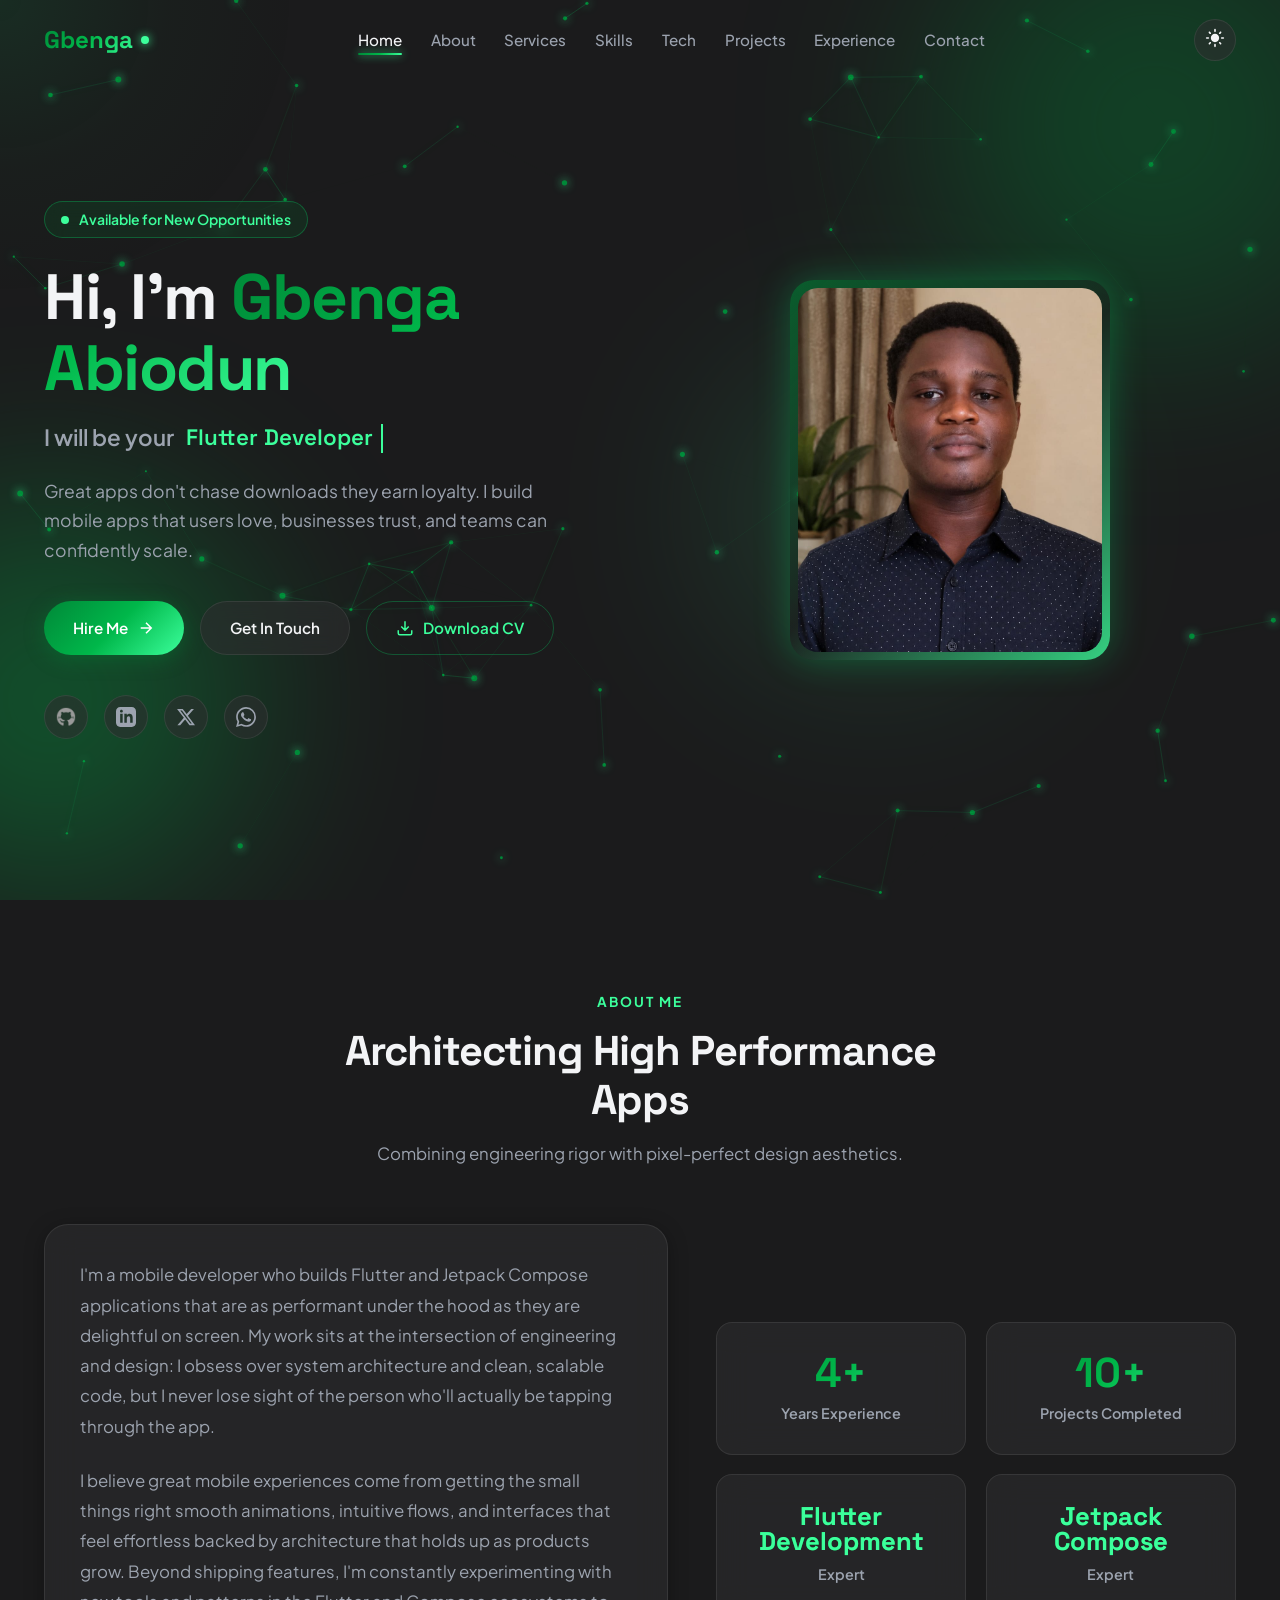
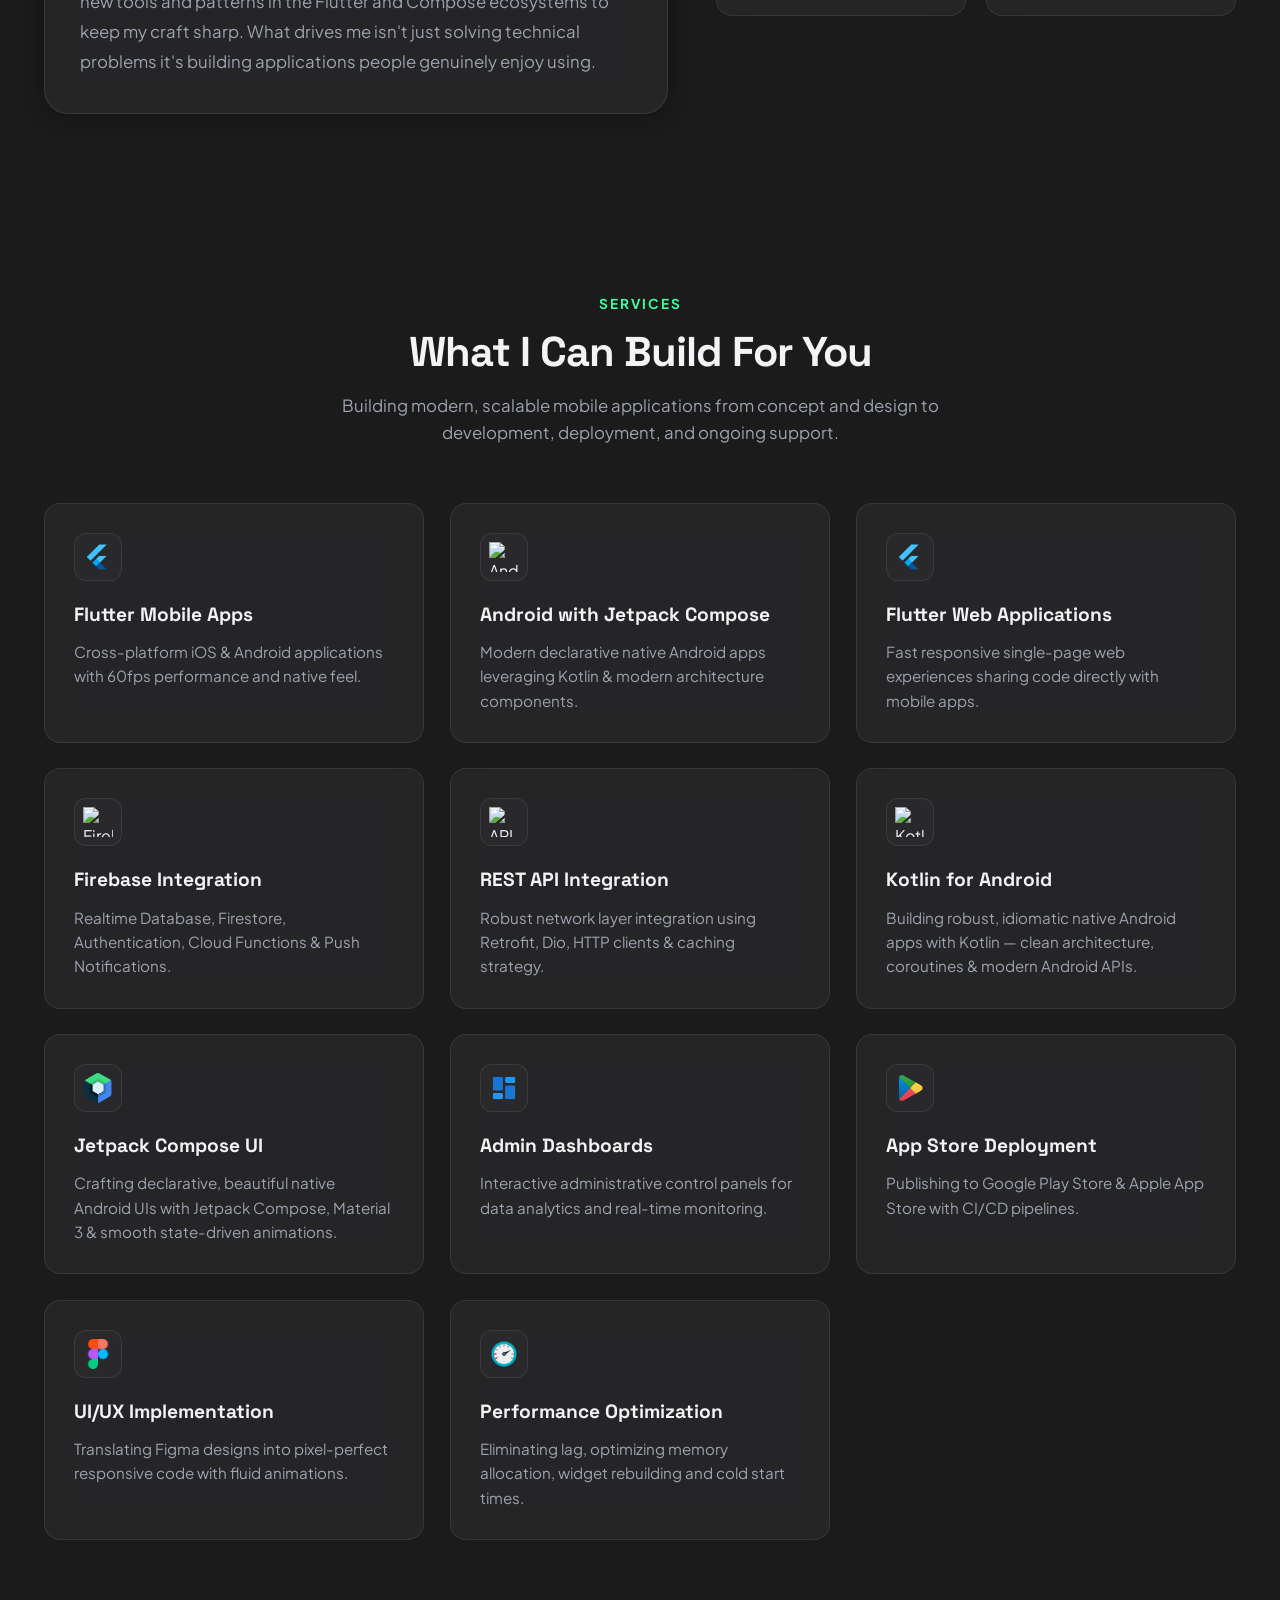
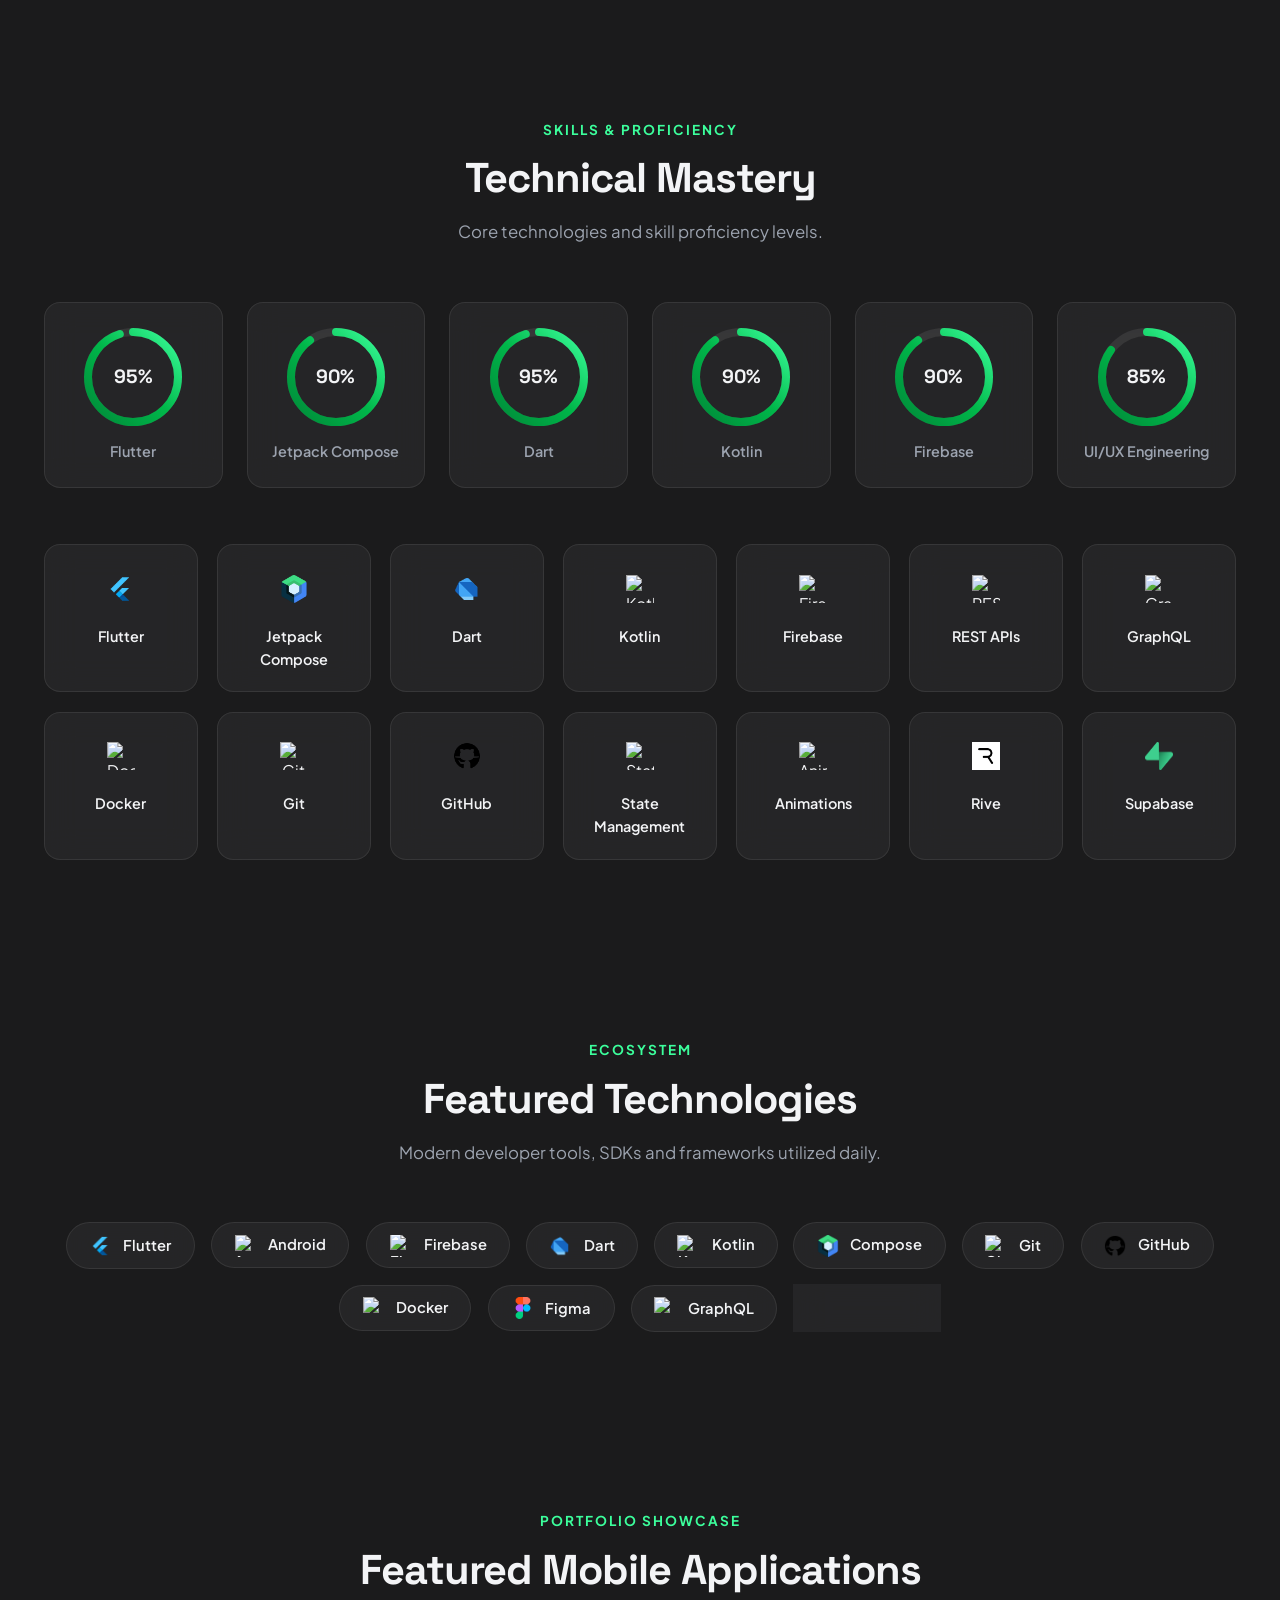
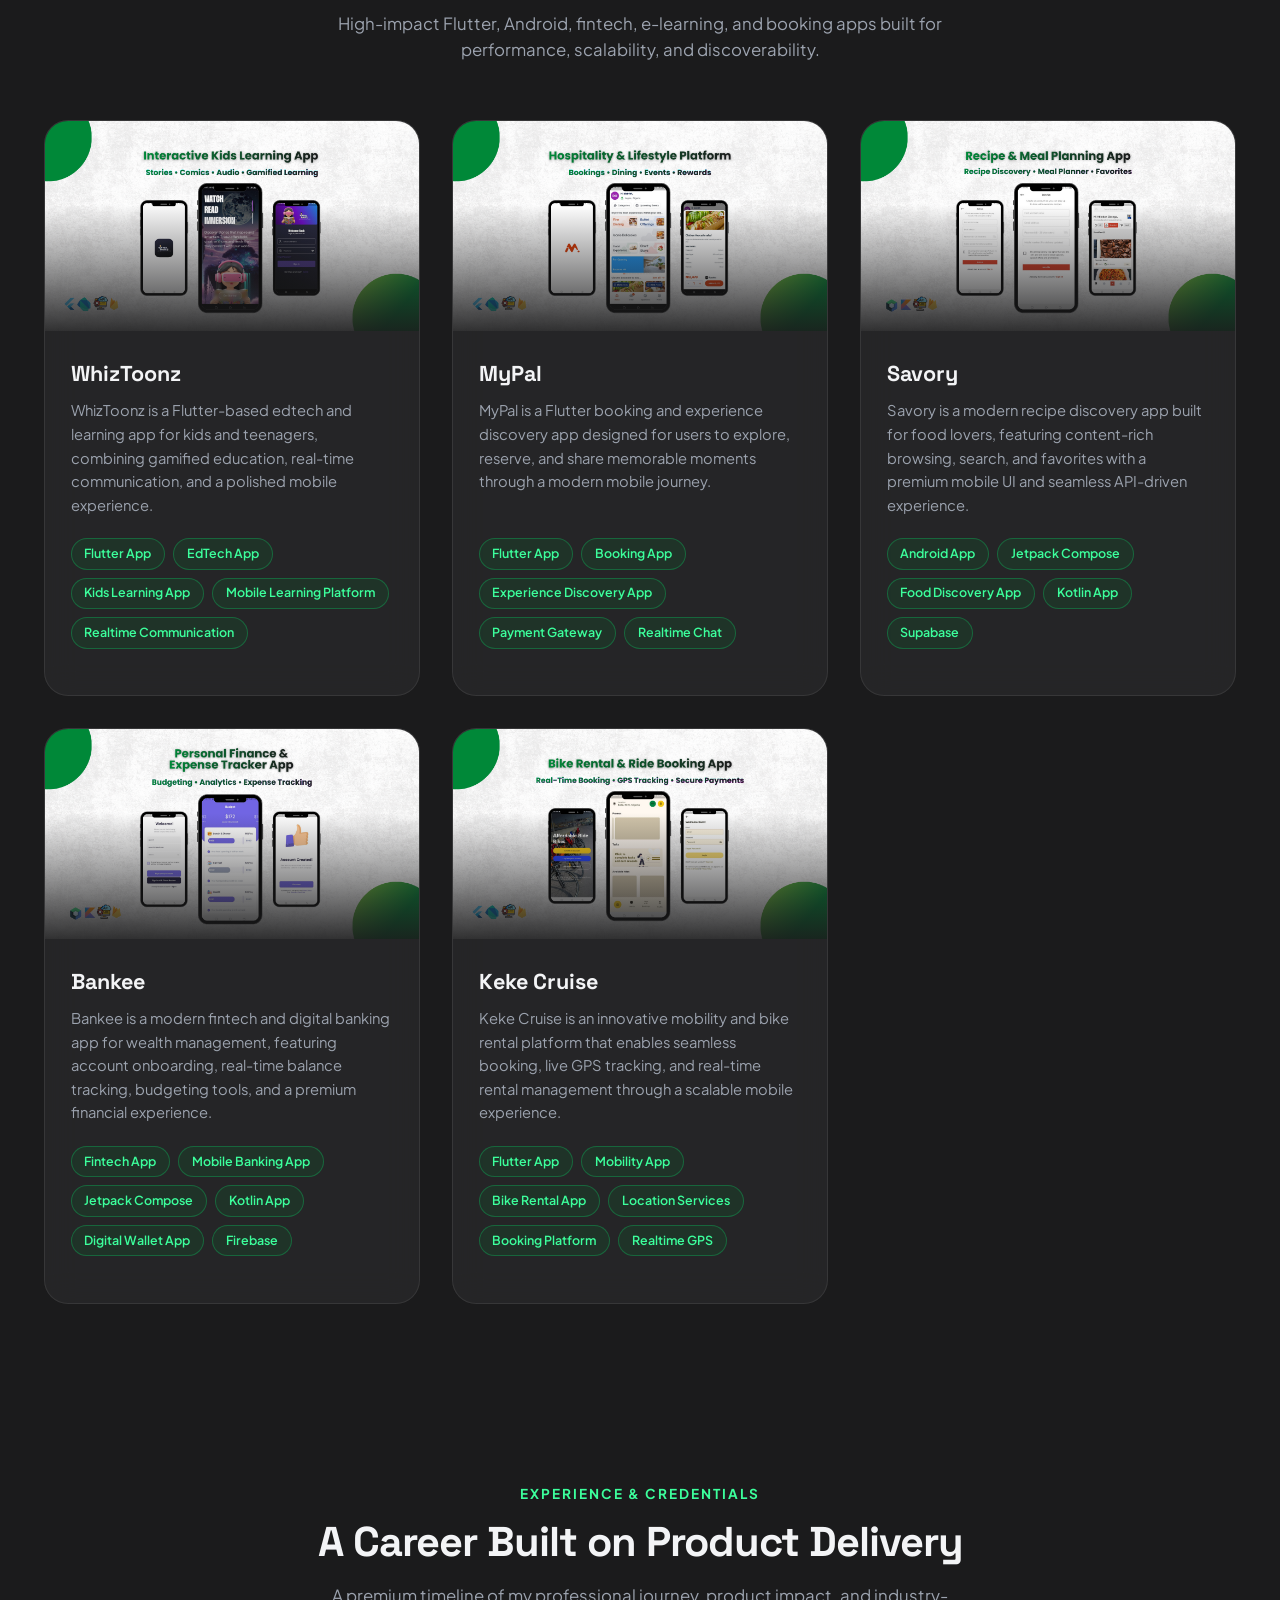
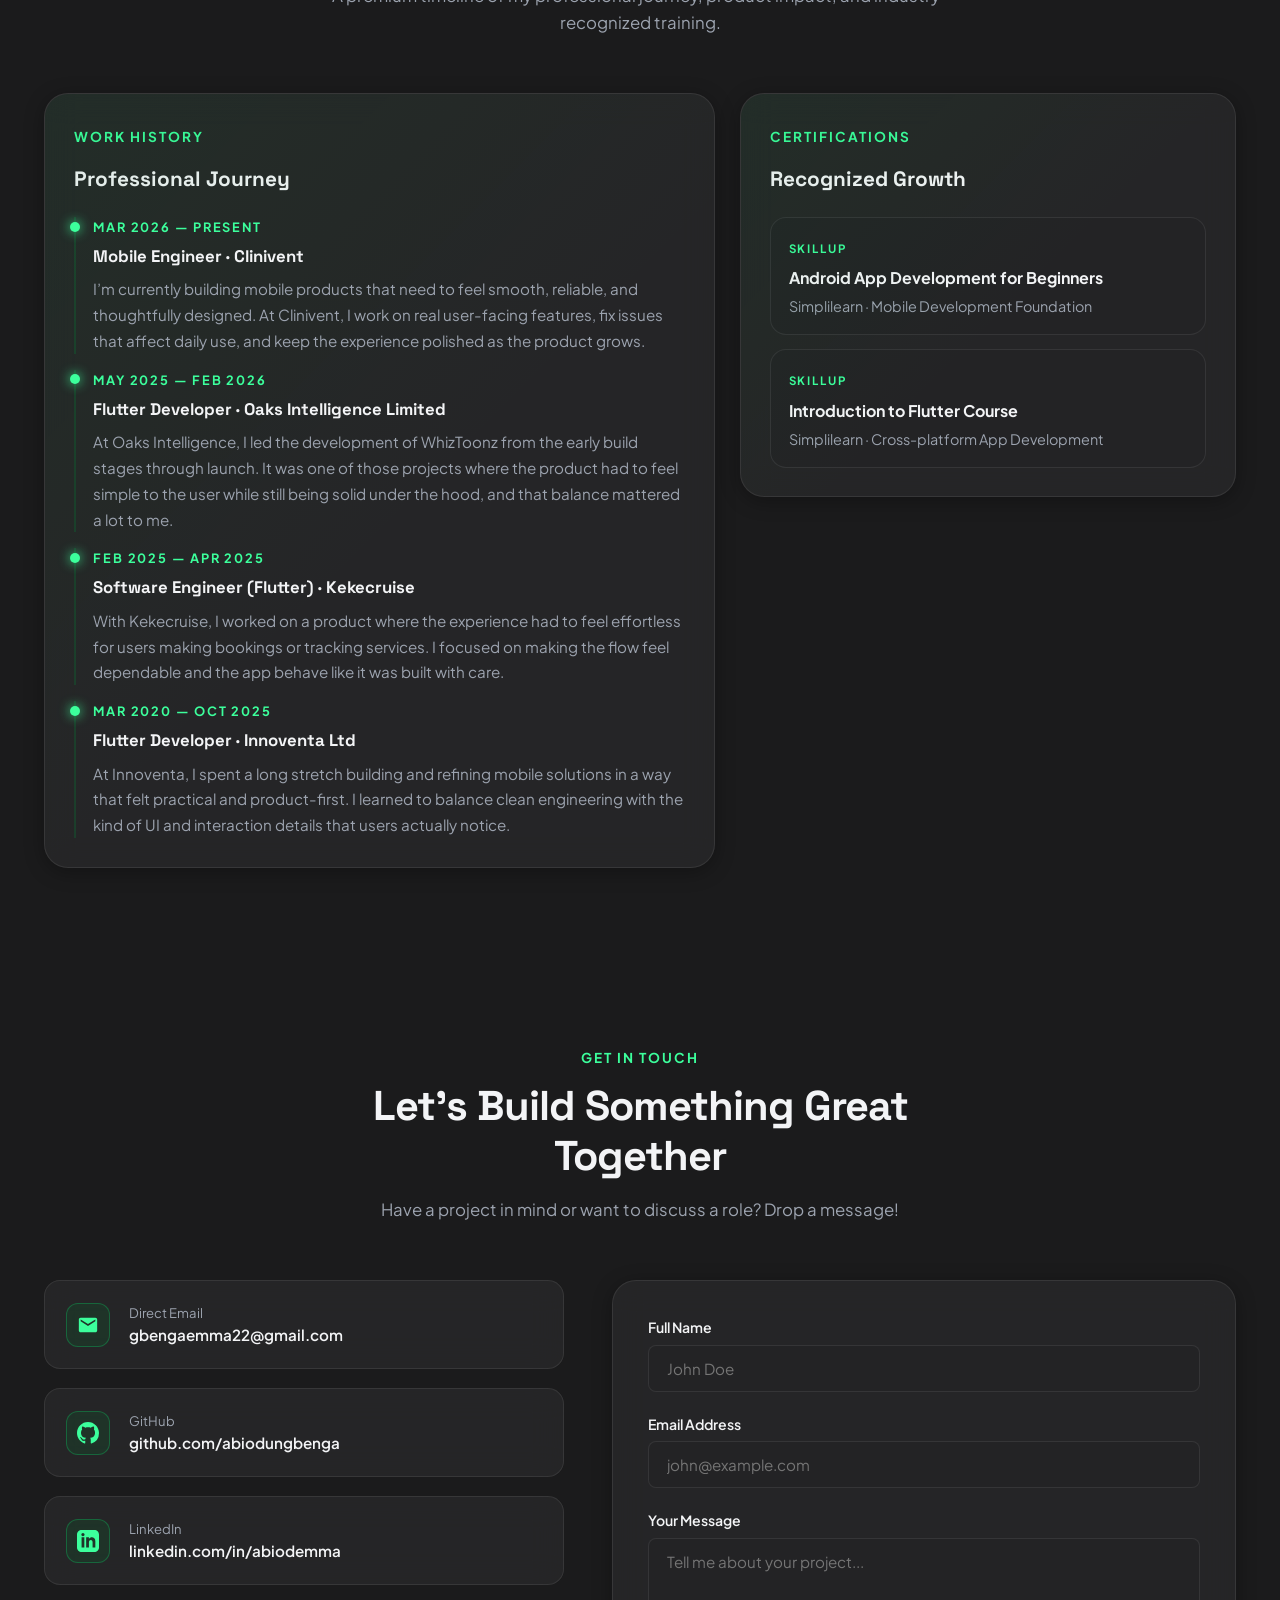
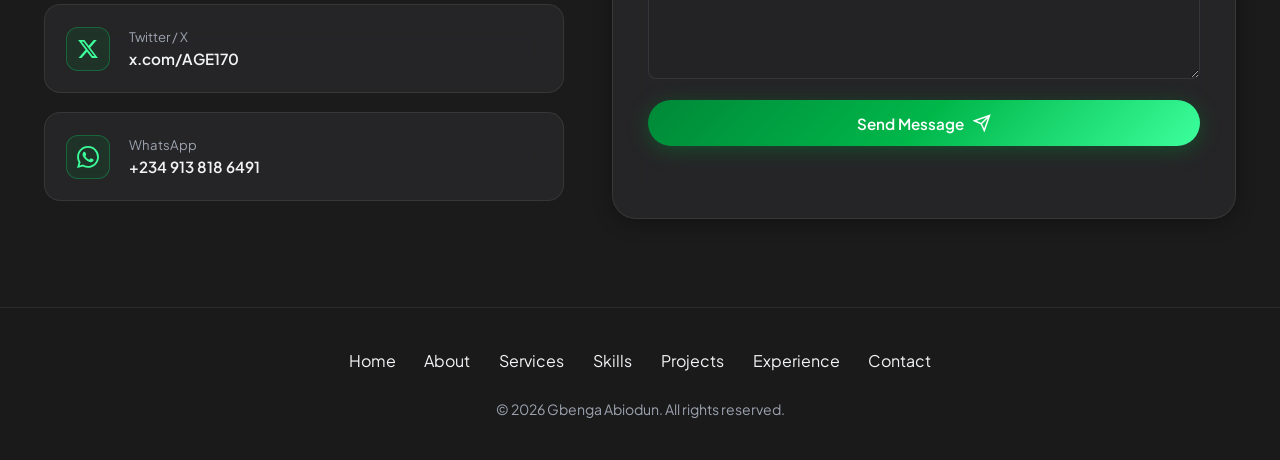
==== index.html @ 9330b655 "feat: replace GitHub SVG icons with local image assets for improved loading performance" ====
<!doctype html>
<html lang="en" data-theme="dark">
  <head>
    <meta charset="UTF-8" />
    <meta name="viewport" content="width=device-width, initial-scale=1.0" />
    <title>
      Gbenga Abiodun | Premium Mobile Developer &amp; Flutter Expert
    </title>

    <!-- SEO Metadata -->
    <meta
      name="description"
      content="Portfolio of Gbenga Abiodun - Senior Mobile Developer specializing in Flutter, Native Android (Kotlin and Jetpack Compose), Firebase, and high-performance UI/UX engineering."
    />
    <meta
      name="keywords"
      content="Gbenga Abiodun, Flutter Developer, Jetpack Compose, Android Developer, Mobile Architect, Dart, Kotlin, Firebase, UI UX Engineer"
    />
    <meta name="author" content="Gbenga Abiodun" />
    <meta name="robots" content="index, follow" />
    <link rel="canonical" href="https://gbengaabiodun.com/" />

    <!-- Open Graph -->
    <meta property="og:type" content="website" />
    <meta property="og:url" content="https://gbengaabiodun.com/" />
    <meta
      property="og:title"
      content="Gbenga Abiodun | Mobile Application Engineer &amp; Flutter Expert"
    />
    <meta
      property="og:description"
      content="Great apps don't chase downloads; they earn loyalty. I build mobile apps that users love, businesses trust, and teams can confidently scale."
    />
    <meta property="og:image" content="profile.jpeg" />

    <!-- Twitter Cards -->
    <meta name="twitter:card" content="summary_large_image" />
    <meta name="twitter:site" content="@AGE170" />
    <meta
      name="twitter:title"
      content="Gbenga Abiodun | Flutter &amp; Jetpack Compose Developer"
    />
    <meta
      name="twitter:description"
      content="Great apps don't chase downloads; they earn loyalty. I build mobile apps that users love, businesses trust, and teams can confidently scale."
    />
    <meta name="twitter:image" content="profile.jpeg" />

    <!-- Favicon -->
    <link rel="icon" type="image/x-icon" href="favicon.ico" />
    <!-- Circular SVG favicon (overrides favicon.ico in modern browsers) -->
    <link
      rel="icon"
      type="image/svg+xml"
      href="data:image/svg+xml,%3Csvg xmlns='http://www.w3.org/2000/svg' viewBox='0 0 64 64'%3E%3Cdefs%3E%3ClinearGradient id='g' x1='0%25' y1='0%25' x2='100%25' y2='100%25'%3E%3Cstop offset='0%25' stop-color='%23008838'/%3E%3Cstop offset='100%25' stop-color='%233cff9c'/%3E%3C/linearGradient%3E%3C/defs%3E%3Ccircle cx='32' cy='32' r='32' fill='url(%23g)'/%3E%3Ctext x='32' y='44' font-family='Arial%2CSans-serif' font-weight='700' font-size='36' fill='white' text-anchor='middle'%3EG%3C/text%3E%3C/svg%3E"
    />
    <link rel="apple-touch-icon" href="apple-touch-icon.png" />
    <link rel="manifest" href="manifest.json" />

    <!-- Google Fonts -->
    <link rel="preconnect" href="https://fonts.googleapis.com" />
    <link rel="preconnect" href="https://fonts.gstatic.com" crossorigin />
    <link
      href="https://fonts.googleapis.com/css2?family=Plus+Jakarta+Sans:wght@400;500;600;700;800&family=Space+Grotesk:wght@500;700;800&display=swap"
      rel="stylesheet"
    />

    <!-- Stylesheet -->
    <link rel="stylesheet" href="style.css" />

    <!-- JSON-LD Structured Data -->
    <script type="application/ld+json">
      {
        "@context": "https://schema.org",
        "@type": "Person",
        "name": "Gbenga Abiodun",
        "jobTitle": "Mobile Application Developer",
        "email": "gbengaemma22@gmail.com",
        "url": "https://gbengaabiodun.com",
        "sameAs": [
          "https://github.com/abiodungbenga",
          "https://www.linkedin.com/in/abiodemma",
          "https://x.com/AGE170",
          "https://wa.me/2349138186491"
        ],
        "knowsAbout": [
          "Flutter",
          "Jetpack Compose",
          "Dart",
          "Kotlin",
          "Android Development",
          "Firebase",
          "REST APIs"
        ]
      }
    </script>

    <!-- Extra icon-specific CSS -->
    <style>
      /* Ensure all brand icons render at correct dimensions */
      .si-icon {
        width: 28px;
        height: 28px;
        object-fit: contain;
        flex-shrink: 0;
      }

      .service-icon .si-icon {
        width: 30px;
        height: 30px;
      }

      .tech-badge-icon {
        width: 22px;
        height: 22px;
        object-fit: contain;
      }

      .social-icon-btn img {
        width: 20px;
        height: 20px;
        object-fit: contain;
        display: block;
        filter: invert(0.6);
      }

      .social-icon-btn:hover img {
        filter: invert(1);
      }

      [data-theme="light"] .social-icon-btn img {
        filter: invert(0.3);
      }

      [data-theme="light"] .social-icon-btn:hover img {
        filter: invert(0);
      }
    </style>
  </head>

  <body>
    <!-- Mouse Spotlight Ambient Glow -->
    <div id="mouse-spotlight"></div>

    <!-- Scroll Progress Top Bar -->
    <div class="scroll-progress-bar" id="scroll-progress"></div>

    <!-- Preloader -->
    <div id="preloader">
      <div class="preloader-logo">GBENGA.</div>
      <div class="preloader-bar-bg">
        <div class="preloader-bar-fill"></div>
      </div>
    </div>

    <!-- ====================== NAVBAR ====================== -->
    <header class="navbar" id="navbar">
      <div class="container nav-container">
        <a href="#hero" class="nav-logo">
          <span class="nav-logo-text">Gbenga</span>
          <span class="nav-logo-dot"></span>
        </a>

        <nav>
          <ul class="nav-links" id="nav-links">
            <li><a href="#hero" class="nav-link active">Home</a></li>
            <li><a href="#about" class="nav-link">About</a></li>
            <li><a href="#services" class="nav-link">Services</a></li>
            <li><a href="#skills" class="nav-link">Skills</a></li>
            <li><a href="#tech" class="nav-link">Tech</a></li>
            <li><a href="#projects" class="nav-link">Projects</a></li>
            <li><a href="#experience" class="nav-link">Experience</a></li>
            <li><a href="#contact" class="nav-link">Contact</a></li>
          </ul>
        </nav>

        <div class="nav-actions">
          <!-- Theme toggle -->
          <button
            class="theme-toggle-btn"
            id="theme-toggle-btn"
            aria-label="Toggle Dark / Light Mode"
          >
            <span id="theme-icon">
              <svg viewBox="0 0 24 24">
                <path
                  d="M12 7c-2.76 0-5 2.24-5 5s2.24 5 5 5 5-2.24 5-5-2.24-5-5-5zM2 13h2c.55 0 1-.45 1-1s-.45-1-1-1H2c-.55 0-1 .45-1 1s.45 1 1 1zm18 0h2c.55 0 1-.45 1-1s-.45-1-1-1h-2c-.55 0-1 .45-1 1s.45 1 1 1zM11 2v2c0 .55.45 1 1 1s1-.45 1-1V2c0-.55-.45-1-1-1s-1 .45-1 1zm0 18v2c0 .55.45 1 1 1s1-.45 1-1v-2c0-.55-.45-1-1-1s-1 .45-1 1zM5.99 4.58c-.39-.39-1.03-.39-1.41 0s-.39 1.03 0 1.41l1.06 1.06c.39.39 1.03.39 1.41 0s.39-1.03 0-1.41L5.99 4.58zm12.37 12.37c-.39-.39-1.03-.39-1.41 0s-.39 1.03 0 1.41l1.06 1.06c.39.39 1.03.39 1.41 0s.39-1.03 0-1.41l-1.06-1.06zm1.06-10.96c.39-.39.39-1.03 0-1.41s-1.03-.39-1.41 0l-1.06 1.06c-.39.39-.39 1.03 0 1.41s1.03.39 1.41 0l1.06-1.06zM7.05 18.36c.39-.39.39-1.03 0-1.41s-1.03-.39-1.41 0l-1.06 1.06c-.39.39-.39 1.03 0 1.41s1.03.39 1.41 0l1.06-1.06z"
                />
              </svg>
            </span>
          </button>

          <!-- Mobile hamburger -->
          <button
            class="mobile-menu-btn"
            id="mobile-menu-btn"
            aria-label="Open Navigation Menu"
          >
            <svg
              width="24"
              height="24"
              viewBox="0 0 24 24"
              fill="none"
              stroke="currentColor"
              stroke-width="2"
            >
              <path d="M4 6h16M4 12h16M4 18h16" />
            </svg>
          </button>
        </div>
      </div>
    </header>

    <!-- ====================== HERO ====================== -->
    <section class="hero" id="hero">
      <canvas id="hero-canvas"></canvas>
      <div class="bg-blob blob-1"></div>
      <div class="bg-blob blob-2"></div>
      <div class="bg-blob blob-3"></div>

      <div class="container hero-content">
        <!-- Left: Text -->
        <div class="hero-text-side">
          <div class="hero-badge reveal-fade-up">
            <span class="badge-dot"></span> Available for New Opportunities
          </div>

          <h1 class="hero-title reveal-fade-up">
            Hi, I'm <span class="name-gradient">Gbenga Abiodun</span>
          </h1>

          <div class="hero-subtitle-wrapper reveal-fade-up">
            <span>I will be your&nbsp;</span>
            <span class="typing-text" id="typing-target"></span>
            <span class="typing-cursor"></span>
          </div>

          <p class="hero-tagline reveal-fade-up">
            Great apps don't chase downloads they earn loyalty. I build mobile
            apps that users love, businesses trust, and teams can confidently
            scale.
          </p>

          <div class="hero-buttons reveal-fade-up">
            <a href="#contact" class="btn btn-primary">
              Hire Me
              <svg
                width="18"
                height="18"
                viewBox="0 0 24 24"
                fill="none"
                stroke="currentColor"
                stroke-width="2"
              >
                <path d="M5 12h14M12 5l7 7-7 7" />
              </svg>
            </a>
            <a href="#contact" class="btn btn-secondary">Get In Touch</a>
            <a href="profile.jpeg" download class="btn btn-outline">
              <svg
                width="18"
                height="18"
                viewBox="0 0 24 24"
                fill="none"
                stroke="currentColor"
                stroke-width="2"
              >
                <path
                  d="M21 15v4a2 2 0 0 1-2 2H5a2 2 0 0 1-2-2v-4M7 10l5 5 5-5M12 15V3"
                />
              </svg>
              Download CV
            </a>
          </div>

          <!-- Social icons -->
          <div class="social-links reveal-fade-up">
            <a
              href="https://github.com/abiodungbenga"
              target="_blank"
              rel="noopener"
              class="social-icon-btn"
              aria-label="GitHub"
            >
              <img src="githubIcon.png" alt="GitHub" width="20" height="20" />
            </a>
            <a
              href="https://www.linkedin.com/in/abiodemma"
              target="_blank"
              rel="noopener"
              class="social-icon-btn"
              aria-label="LinkedIn"
            >
              <svg
                width="20"
                height="20"
                viewBox="0 0 24 24"
                fill="currentColor"
              >
                <path
                  d="M19 0h-14c-2.761 0-5 2.239-5 5v14c0 2.761 2.239 5 5 5h14c2.762 0 5-2.239 5-5v-14c0-2.761-2.238-5-5-5zm-11 19h-3v-11h3v11zm-1.5-12.268c-.966 0-1.75-.79-1.75-1.764s.784-1.764 1.75-1.764 1.75.79 1.75 1.764-.783 1.764-1.75 1.764zm13.5 12.268h-3v-5.604c0-3.368-4-3.113-4 0v5.604h-3v-11h3v1.765c1.396-2.586 7-2.777 7 2.476v6.759z"
                />
              </svg>
            </a>
            <a
              href="https://x.com/AGE170"
              target="_blank"
              rel="noopener"
              class="social-icon-btn"
              aria-label="Twitter / X"
            >
              <svg
                width="20"
                height="20"
                viewBox="0 0 24 24"
                fill="currentColor"
              >
                <path
                  d="M18.244 2.25h3.308l-7.227 8.26 8.502 11.24H16.17l-5.214-6.817L4.99 21.75H1.68l7.73-8.835L1.254 2.25H8.08l4.713 6.231zm-1.161 17.52h1.833L7.084 4.126H5.117z"
                />
              </svg>
            </a>
            <a
              href="https://wa.me/2349138186491"
              target="_blank"
              rel="noopener"
              class="social-icon-btn"
              aria-label="WhatsApp"
            >
              <svg
                width="20"
                height="20"
                viewBox="0 0 24 24"
                fill="currentColor"
              >
                <path
                  d="M17.472 14.382c-.297-.149-1.758-.867-2.03-.967-.273-.099-.471-.148-.67.15-.197.297-.767.966-.94 1.164-.173.199-.347.223-.644.075-.297-.15-1.255-.463-2.39-1.475-.883-.788-1.48-1.761-1.653-2.059-.173-.297-.018-.458.13-.606.134-.133.298-.347.446-.52.149-.174.198-.298.298-.497.099-.198.05-.371-.025-.52-.075-.149-.669-1.612-.916-2.207-.242-.579-.487-.5-.669-.51-.173-.008-.371-.01-.57-.01-.198 0-.52.074-.792.372-.272.297-1.04 1.016-1.04 2.479 0 1.462 1.065 2.875 1.213 3.074.149.198 2.096 3.2 5.077 4.487.709.306 1.262.489 1.694.625.712.227 1.36.195 1.871.118.571-.085 1.758-.719 2.006-1.413.248-.694.248-1.289.173-1.413-.074-.124-.272-.198-.57-.347m-5.421 7.403h-.004a9.87 9.87 0 01-5.031-1.378l-.361-.214-3.741.982.998-3.648-.235-.374a9.86 9.86 0 01-1.51-5.26c.001-5.45 4.436-9.884 9.888-9.884 2.64 0 5.122 1.03 6.988 2.898a9.825 9.825 0 012.893 6.994c-.003 5.45-4.437 9.884-9.885 9.884m8.413-18.297A11.815 11.815 0 0012.05 0C5.495 0 .16 5.335.157 11.892c0 2.096.547 4.142 1.588 5.945L.057 24l6.305-1.654a11.882 11.882 0 005.683 1.448h.005c6.554 0 11.89-5.335 11.893-11.893a11.821 11.821 0 00-3.48-8.413z"
                />
              </svg>
            </a>
          </div>
        </div>

        <!-- Right: Profile photo -->
        <div class="hero-image-side reveal-scale">
          <div class="profile-card-glow">
            <div class="profile-card-inner">
              <img
                src="profile.jpeg"
                alt="Gbenga Abiodun – Flutter & Android Developer"
                class="profile-img"
              />
            </div>
          </div>
        </div>
      </div>
    </section>

    <!-- ====================== ABOUT ====================== -->
    <section class="section" id="about">
      <div class="container">
        <div class="section-header reveal-fade-up">
          <span class="section-tag">About Me</span>
          <h2 class="section-title">Architecting High Performance Apps</h2>
          <p class="section-description">
            Combining engineering rigor with pixel-perfect design aesthetics.
          </p>
        </div>

        <div class="about-grid">
          <div class="about-card reveal-fade-left">
            <p>
              I'm a mobile developer who builds Flutter and Jetpack Compose
              applications that are as performant under the hood as they are
              delightful on screen. My work sits at the intersection of
              engineering and design: I obsess over system architecture and
              clean, scalable code, but I never lose sight of the person who'll
              actually be tapping through the app.
            </p>
            <p>
              I believe great mobile experiences come from getting the small
              things right smooth animations, intuitive flows, and interfaces
              that feel effortless backed by architecture that holds up as
              products grow. Beyond shipping features, I'm constantly
              experimenting with new tools and patterns in the Flutter and
              Compose ecosystems to keep my craft sharp. What drives me isn't
              just solving technical problems it's building applications people
              genuinely enjoy using.
            </p>
          </div>

          <div class="about-stats-grid">
            <div class="stat-box reveal-scale">
              <div class="stat-number" data-target="4+">0+</div>
              <div class="stat-label">Years Experience</div>
            </div>
            <div class="stat-box reveal-scale">
              <div class="stat-number" data-target="10+">0+</div>
              <div class="stat-label">Projects Completed</div>
            </div>
            <div class="stat-box reveal-scale">
              <div
                class="stat-number"
                style="
                  -webkit-text-fill-color: var(--primary-glow);
                  font-size: 1.6rem;
                "
              >
                Flutter Development
              </div>
              <div class="stat-label">Expert</div>
            </div>
            <div class="stat-box reveal-scale">
              <div
                class="stat-number"
                style="
                  -webkit-text-fill-color: var(--primary-glow);
                  font-size: 1.6rem;
                "
              >
                Jetpack Compose
              </div>
              <div class="stat-label">Expert</div>
            </div>
          </div>
        </div>
      </div>
    </section>

    <!-- ====================== SERVICES ====================== -->
    <section class="section" id="services">
      <div class="container">
        <div class="section-header reveal-fade-up">
          <span class="section-tag">Services</span>
          <h2 class="section-title">What I Can Build For You</h2>
          <p class="section-description">
            Building modern, scalable mobile applications from concept and
            design to development, deployment, and ongoing support.
          </p>
        </div>

        <div class="services-grid">
          <!-- Flutter Mobile Apps -->
          <div class="service-card reveal-fade-up">
            <div class="service-icon">
              <img src="flutter.png" class="si-icon" alt="Flutter icon" />
            </div>
            <h3 class="service-title">Flutter Mobile Apps</h3>
            <p class="service-desc">
              Cross-platform iOS &amp; Android applications with 60fps
              performance and native feel.
            </p>
          </div>

          <!-- Jetpack Compose -->
          <div class="service-card reveal-fade-up">
            <div class="service-icon">
              <img
                src="https://cdn.simpleicons.org/android/3DDC84"
                class="si-icon"
                alt="Android icon"
              />
            </div>
            <h3 class="service-title">Android with Jetpack Compose</h3>
            <p class="service-desc">
              Modern declarative native Android apps leveraging Kotlin &amp;
              modern architecture components.
            </p>
          </div>

          <!-- Flutter Web -->
          <div class="service-card reveal-fade-up">
            <div class="service-icon">
              <img src="flutter.png" class="si-icon" alt="Flutter Web icon" />
            </div>
            <h3 class="service-title">Flutter Web Applications</h3>
            <p class="service-desc">
              Fast responsive single-page web experiences sharing code directly
              with mobile apps.
            </p>
          </div>

          <!-- Firebase -->
          <div class="service-card reveal-fade-up">
            <div class="service-icon">
              <img
                src="https://cdn.simpleicons.org/firebase/FFCA28"
                class="si-icon"
                alt="Firebase icon"
              />
            </div>
            <h3 class="service-title">Firebase Integration</h3>
            <p class="service-desc">
              Realtime Database, Firestore, Authentication, Cloud Functions
              &amp; Push Notifications.
            </p>
          </div>

          <!-- REST API -->
          <div class="service-card reveal-fade-up">
            <div class="service-icon">
              <img
                src="https://cdn.simpleicons.org/fastapi/009688"
                class="si-icon"
                alt="API icon"
              />
            </div>
            <h3 class="service-title">REST API Integration</h3>
            <p class="service-desc">
              Robust network layer integration using Retrofit, Dio, HTTP clients
              &amp; caching strategy.
            </p>
          </div>

          <!-- Kotlin for Android -->
          <div class="service-card reveal-fade-up">
            <div class="service-icon">
              <img
                src="https://cdn.simpleicons.org/kotlin/7F52FF"
                class="si-icon"
                alt="Kotlin icon"
              />
            </div>
            <h3 class="service-title">Kotlin for Android</h3>
            <p class="service-desc">
              Building robust, idiomatic native Android apps with Kotlin — clean
              architecture, coroutines &amp; modern Android APIs.
            </p>
          </div>

          <!-- Jetpack Compose -->
          <div class="service-card reveal-fade-up">
            <div class="service-icon">
              <img
                src="jetpack compose.png"
                class="si-icon"
                alt="Jetpack Compose icon"
              />
            </div>
            <h3 class="service-title">Jetpack Compose UI</h3>
            <p class="service-desc">
              Crafting declarative, beautiful native Android UIs with Jetpack
              Compose, Material 3 &amp; smooth state-driven animations.
            </p>
          </div>

          <!-- Admin Dashboards -->
          <div class="service-card reveal-fade-up">
            <div class="service-icon">
              <img
                src="admin_dashboard.png"
                class="si-icon"
                alt="Dashboard icon"
              />
            </div>
            <h3 class="service-title">Admin Dashboards</h3>
            <p class="service-desc">
              Interactive administrative control panels for data analytics and
              real-time monitoring.
            </p>
          </div>

          <!-- App Store Deployment -->
          <div class="service-card reveal-fade-up">
            <div class="service-icon">
              <img src="playstore.png" class="si-icon" alt="App Store icon" />
            </div>
            <h3 class="service-title">App Store Deployment</h3>
            <p class="service-desc">
              Publishing to Google Play Store &amp; Apple App Store with CI/CD
              pipelines.
            </p>
          </div>

          <!-- UI/UX -->
          <div class="service-card reveal-fade-up">
            <div class="service-icon">
              <img src="figma.png" class="si-icon" alt="Figma icon" />
            </div>
            <h3 class="service-title">UI/UX Implementation</h3>
            <p class="service-desc">
              Translating Figma designs into pixel-perfect responsive code with
              fluid animations.
            </p>
          </div>

          <!-- Performance -->
          <div class="service-card reveal-fade-up">
            <div class="service-icon">
              <img
                src="performance.png"
                class="si-icon"
                alt="Performance icon"
              />
            </div>
            <h3 class="service-title">Performance Optimization</h3>
            <p class="service-desc">
              Eliminating lag, optimizing memory allocation, widget rebuilding
              and cold start times.
            </p>
          </div>
        </div>
      </div>
    </section>

    <!-- ====================== SKILLS ====================== -->
    <section class="section" id="skills">
      <div class="container">
        <div class="section-header reveal-fade-up">
          <span class="section-tag">Skills &amp; Proficiency</span>
          <h2 class="section-title">Technical Mastery</h2>
          <p class="section-description">
            Core technologies and skill proficiency levels.
          </p>
        </div>

        <div class="skills-container">
          <!-- SVG Gradient definition (used by rings) -->
          <svg
            style="width: 0; height: 0; position: absolute"
            aria-hidden="true"
          >
            <defs>
              <linearGradient
                id="ringGradient"
                x1="0%"
                y1="0%"
                x2="100%"
                y2="100%"
              >
                <stop offset="0%" stop-color="#008838" />
                <stop offset="50%" stop-color="#00b74a" />
                <stop offset="100%" stop-color="#3cff9c" />
              </linearGradient>
            </defs>
          </svg>

          <!-- Circular progress rings -->
          <div class="progress-rings-grid">
            <div class="progress-ring-card reveal-fade-up" data-percent="95">
              <div class="ring-wrapper">
                <svg class="ring-svg" viewBox="0 0 100 100">
                  <circle class="ring-circle-bg" cx="50" cy="50" r="45" />
                  <circle class="ring-circle-val" cx="50" cy="50" r="45" />
                </svg>
                <span class="ring-text">95%</span>
              </div>
              <span class="ring-label">Flutter</span>
            </div>
            <div class="progress-ring-card reveal-fade-up" data-percent="90">
              <div class="ring-wrapper">
                <svg class="ring-svg" viewBox="0 0 100 100">
                  <circle class="ring-circle-bg" cx="50" cy="50" r="45" />
                  <circle class="ring-circle-val" cx="50" cy="50" r="45" />
                </svg>
                <span class="ring-text">90%</span>
              </div>
              <span class="ring-label">Jetpack Compose</span>
            </div>
            <div class="progress-ring-card reveal-fade-up" data-percent="95">
              <div class="ring-wrapper">
                <svg class="ring-svg" viewBox="0 0 100 100">
                  <circle class="ring-circle-bg" cx="50" cy="50" r="45" />
                  <circle class="ring-circle-val" cx="50" cy="50" r="45" />
                </svg>
                <span class="ring-text">95%</span>
              </div>
              <span class="ring-label">Dart</span>
            </div>
            <div class="progress-ring-card reveal-fade-up" data-percent="90">
              <div class="ring-wrapper">
                <svg class="ring-svg" viewBox="0 0 100 100">
                  <circle class="ring-circle-bg" cx="50" cy="50" r="45" />
                  <circle class="ring-circle-val" cx="50" cy="50" r="45" />
                </svg>
                <span class="ring-text">90%</span>
              </div>
              <span class="ring-label">Kotlin</span>
            </div>
            <div class="progress-ring-card reveal-fade-up" data-percent="90">
              <div class="ring-wrapper">
                <svg class="ring-svg" viewBox="0 0 100 100">
                  <circle class="ring-circle-bg" cx="50" cy="50" r="45" />
                  <circle class="ring-circle-val" cx="50" cy="50" r="45" />
                </svg>
                <span class="ring-text">90%</span>
              </div>
              <span class="ring-label">Firebase</span>
            </div>
            <div class="progress-ring-card reveal-fade-up" data-percent="85">
              <div class="ring-wrapper">
                <svg class="ring-svg" viewBox="0 0 100 100">
                  <circle class="ring-circle-bg" cx="50" cy="50" r="45" />
                  <circle class="ring-circle-val" cx="50" cy="50" r="45" />
                </svg>
                <span class="ring-text">85%</span>
              </div>
              <span class="ring-label">UI/UX Engineering</span>
            </div>
          </div>

          <!-- Skill badge cards — all icons via Simple Icons CDN -->
          <div class="skills-grid">
            <div class="skill-card reveal-fade-up">
              <div class="skill-icon">
                <img src="flutter.png" class="si-icon" alt="Flutter" />
              </div>
              <span class="skill-name">Flutter</span>
            </div>
            <div class="skill-card reveal-fade-up">
              <div class="skill-icon">
                <img
                  src="jetpack compose.png"
                  class="si-icon"
                  alt="Jetpack Compose"
                />
              </div>
              <span class="skill-name">Jetpack Compose</span>
            </div>
            <div class="skill-card reveal-fade-up">
              <div class="skill-icon">
                <img src="dart.png" class="si-icon" alt="Dart" />
              </div>
              <span class="skill-name">Dart</span>
            </div>
            <div class="skill-card reveal-fade-up">
              <div class="skill-icon">
                <img
                  src="https://cdn.simpleicons.org/kotlin/7F52FF"
                  class="si-icon"
                  alt="Kotlin"
                />
              </div>
              <span class="skill-name">Kotlin</span>
            </div>
            <div class="skill-card reveal-fade-up">
              <div class="skill-icon">
                <img
                  src="https://cdn.simpleicons.org/firebase/FFCA28"
                  class="si-icon"
                  alt="Firebase"
                />
              </div>
              <span class="skill-name">Firebase</span>
            </div>
            <div class="skill-card reveal-fade-up">
              <div class="skill-icon">
                <img
                  src="https://cdn.simpleicons.org/fastapi/009688"
                  class="si-icon"
                  alt="REST APIs"
                />
              </div>
              <span class="skill-name">REST APIs</span>
            </div>
            <div class="skill-card reveal-fade-up">
              <div class="skill-icon">
                <img
                  src="https://cdn.simpleicons.org/graphql/E10098"
                  class="si-icon"
                  alt="GraphQL"
                />
              </div>
              <span class="skill-name">GraphQL</span>
            </div>

            <div class="skill-card reveal-fade-up">
              <div class="skill-icon">
                <img
                  src="https://cdn.simpleicons.org/docker/2496ED"
                  class="si-icon"
                  alt="Docker"
                />
              </div>
              <span class="skill-name">Docker</span>
            </div>
            <div class="skill-card reveal-fade-up">
              <div class="skill-icon">
                <img
                  src="https://cdn.simpleicons.org/git/F05032"
                  class="si-icon"
                  alt="Git"
                />
              </div>
              <span class="skill-name">Git</span>
            </div>
            <div class="skill-card reveal-fade-up">
              <div class="skill-icon">
                <img src="githubIcon.png" class="si-icon" alt="GitHub" />
              </div>
              <span class="skill-name">GitHub</span>
            </div>
            <div class="skill-card reveal-fade-up">
              <div class="skill-icon">
                <img
                  src="https://cdn.simpleicons.org/redux/764ABC"
                  class="si-icon"
                  alt="State Management"
                />
              </div>
              <span class="skill-name">State Management</span>
            </div>
            <div class="skill-card reveal-fade-up">
              <div class="skill-icon">
                <img
                  src="https://cdn.simpleicons.org/lottiefiles/00DDB4"
                  class="si-icon"
                  alt="Animations"
                />
              </div>
              <span class="skill-name">Animations</span>
            </div>
            <div class="skill-card reveal-fade-up">
              <div class="skill-icon">
                <img src="Rive_rive_square_1.png" class="si-icon" alt="Rive" />
              </div>
              <span class="skill-name">Rive</span>
            </div>
            <div class="skill-card reveal-fade-up">
              <div class="skill-icon">
                <img
                  src="supabase-logo-icon.png"
                  class="si-icon"
                  alt="Supabase"
                />
              </div>
              <span class="skill-name">Supabase</span>
            </div>
          </div>
        </div>
      </div>
    </section>

    <!-- ====================== FEATURED TECHNOLOGIES ====================== -->
    <section class="section" id="tech">
      <div class="container">
        <div class="section-header reveal-fade-up">
          <span class="section-tag">Ecosystem</span>
          <h2 class="section-title">Featured Technologies</h2>
          <p class="section-description">
            Modern developer tools, SDKs and frameworks utilized daily.
          </p>
        </div>

        <div class="tech-grid reveal-fade-up">
          <div class="tech-badge">
            <img src="flutter.png" class="tech-badge-icon" alt="Flutter" />
            <span>Flutter</span>
          </div>
          <div class="tech-badge">
            <img
              src="https://cdn.simpleicons.org/android/3DDC84"
              class="tech-badge-icon"
              alt="Android"
            />
            <span>Android</span>
          </div>
          <div class="tech-badge">
            <img
              src="https://cdn.simpleicons.org/firebase/FFCA28"
              class="tech-badge-icon"
              alt="Firebase"
            />
            <span>Firebase</span>
          </div>
          <div class="tech-badge">
            <img src="dart.png" class="tech-badge-icon" alt="Dart" />
            <span>Dart</span>
          </div>
          <div class="tech-badge">
            <img
              src="https://cdn.simpleicons.org/kotlin/7F52FF"
              class="tech-badge-icon"
              alt="Kotlin"
            />
            <span>Kotlin</span>
          </div>
          <div class="tech-badge">
            <img
              src="jetpack compose.png"
              class="tech-badge-icon"
              alt="Compose"
            />
            <span>Compose</span>
          </div>
          <div class="tech-badge">
            <img
              src="https://cdn.simpleicons.org/git/F05032"
              class="tech-badge-icon"
              alt="Git"
            />
            <span>Git</span>
          </div>
          <div class="tech-badge">
            <img src="githubIcon.png" class="tech-badge-icon" alt="GitHub" />
            <span>GitHub</span>
          </div>
          <div class="tech-badge">
            <img
              src="https://cdn.simpleicons.org/docker/2496ED"
              class="tech-badge-icon"
              alt="Docker"
            />
            <span>Docker</span>
          </div>
          <div class="tech-badge">
            <img src="figma.png" class="tech-badge-icon" alt="Figma" />
            <span>Figma</span>
          </div>

          <div class="tech-badge">
            <img
              src="https://cdn.simpleicons.org/graphql/E10098"
              class="tech-badge-icon"
              alt="GraphQL"
            />
            <span>GraphQL</span>
          </div>
          <div class="tech-badge">
            <img
              src="https://cdn.simpleicons.org/postman/FF6C37"
              class="tech-badge-icon"
              alt="Postman"
            />
            <span>Postman</span>
          </div>
        </div>
      </div>
    </section>

    <!-- ====================== PROJECTS ====================== -->
    <section class="section" id="projects">
      <div class="container">
        <div class="section-header reveal-fade-up">
          <span class="section-tag">Portfolio Showcase</span>
          <h2 class="section-title">Featured Mobile Applications</h2>
          <p class="section-description">
            High-impact Flutter, Android, fintech, e-learning, and booking apps
            built for performance, scalability, and discoverability.
          </p>
        </div>

        <div class="projects-grid">
          <div class="project-card reveal-fade-up">
            <div class="project-img-wrapper">
              <img src="4.png" alt="WhizToonz Mobile App" class="project-img" />
              <div class="project-overlay"></div>
            </div>
            <div class="project-body">
              <h3 class="project-title">WhizToonz</h3>
              <p class="project-desc">
                WhizToonz is a Flutter-based edtech and learning app for kids
                and teenagers, combining gamified education, real-time
                communication, and a polished mobile experience.
              </p>
              <div class="project-chips">
                <span class="chip">Flutter App</span
                ><span class="chip">EdTech App</span
                ><span class="chip">Kids Learning App</span
                ><span class="chip">Mobile Learning Platform</span
                ><span class="chip">Realtime Communication</span>
              </div>
              <!-- <div class="project-actions">
              <a href="#contact" class="btn btn-outline" style="padding:.5rem 1.2rem;font-size:.85rem;">Live Demo</a>
              <a href="https://github.com/abiodungbenga" target="_blank" rel="noopener" class="btn btn-secondary"
                style="padding:.5rem 1.2rem;font-size:.85rem;">GitHub</a>
            </div> -->
            </div>
          </div>

          <div class="project-card reveal-fade-up">
            <div class="project-img-wrapper">
              <img src="5.png" alt="MyPal App" class="project-img" />
              <div class="project-overlay"></div>
            </div>
            <div class="project-body">
              <h3 class="project-title">MyPal</h3>
              <p class="project-desc">
                MyPal is a Flutter booking and experience discovery app designed
                for users to explore, reserve, and share memorable moments
                through a modern mobile journey.
              </p>
              <div class="project-chips">
                <span class="chip">Flutter App</span
                ><span class="chip">Booking App</span
                ><span class="chip">Experience Discovery App</span
                ><span class="chip">Payment Gateway</span
                ><span class="chip">Realtime Chat</span>
              </div>
              <!-- <div class="project-actions">
              <a href="#contact" class="btn btn-outline" style="padding:.5rem 1.2rem;font-size:.85rem;">Live Demo</a>
              <a href="https://github.com/abiodungbenga" target="_blank" rel="noopener" class="btn btn-secondary"
                style="padding:.5rem 1.2rem;font-size:.85rem;">GitHub</a>
            </div> -->
            </div>
          </div>

          <!-- <div class="project-card reveal-fade-up">
          <div class="project-img-wrapper">
            <img src="monumental-habit.png" alt="Monumental Habit App" class="project-img">
            <div class="project-overlay"></div>
          </div>
          <div class="project-body">
            <h3 class="project-title">Monumental Habit</h3>
            <p class="project-desc">Feature-rich habit tracking app utilizing Firebase sync and GraphQL queries for
              detailed performance analytics and streak tracking.</p>
            <div class="project-chips">
              <span class="chip">Flutter</span><span class="chip">Firebase</span><span class="chip">GraphQL</span>
            </div>
            <div class="project-actions">
              <a href="#contact" class="btn btn-outline" style="padding:.5rem 1.2rem;font-size:.85rem;">Live Demo</a>
              <a href="https://github.com/abiodungbenga" target="_blank" rel="noopener" class="btn btn-secondary"
                style="padding:.5rem 1.2rem;font-size:.85rem;">GitHub</a>
            </div>
          </div>
        </div> -->

          <div class="project-card reveal-fade-up">
            <div class="project-img-wrapper">
              <img src="3.png" alt="Savory Food App" class="project-img" />
              <div class="project-overlay"></div>
            </div>
            <div class="project-body">
              <h3 class="project-title">Savory</h3>
              <p class="project-desc">
                Savory is a modern recipe discovery app built for food lovers,
                featuring content-rich browsing, search, and favorites with a
                premium mobile UI and seamless API-driven experience.
              </p>
              <div class="project-chips">
                <span class="chip">Android App</span
                ><span class="chip">Jetpack Compose</span
                ><span class="chip">Food Discovery App</span
                ><span class="chip">Kotlin App</span
                ><span class="chip">Supabase</span>
              </div>
              <!-- <div class="project-actions">
              <a href="#contact" class="btn btn-outline" style="padding:.5rem 1.2rem;font-size:.85rem;">Live Demo</a>
              <a href="https://github.com/abiodungbenga" target="_blank" rel="noopener" class="btn btn-secondary"
                style="padding:.5rem 1.2rem;font-size:.85rem;">GitHub</a>
            </div> -->
            </div>
          </div>

          <div class="project-card reveal-fade-up">
            <div class="project-img-wrapper">
              <img src="2.png" alt="Bankee Fintech App" class="project-img" />
              <div class="project-overlay"></div>
            </div>
            <div class="project-body">
              <h3 class="project-title">Bankee</h3>
              <p class="project-desc">
                Bankee is a modern fintech and digital banking app for wealth
                management, featuring account onboarding, real-time balance
                tracking, budgeting tools, and a premium financial experience.
              </p>
              <div class="project-chips">
                <span class="chip">Fintech App</span
                ><span class="chip">Mobile Banking App</span
                ><span class="chip">Jetpack Compose</span
                ><span class="chip">Kotlin App</span
                ><span class="chip">Digital Wallet App</span
                ><span class="chip">Firebase</span>
              </div>
              <!-- <div class="project-actions">
              <a href="#contact" class="btn btn-outline" style="padding:.5rem 1.2rem;font-size:.85rem;">Live Demo</a>
              <a href="https://github.com/abiodungbenga" target="_blank" rel="noopener" class="btn btn-secondary"
                style="padding:.5rem 1.2rem;font-size:.85rem;">GitHub</a>
            </div> -->
            </div>
          </div>

          <div class="project-card reveal-fade-up">
            <div class="project-img-wrapper">
              <img src="6.png" alt="Keke Cruise GPS App" class="project-img" />
              <div class="project-overlay"></div>
            </div>
            <div class="project-body">
              <h3 class="project-title">Keke Cruise</h3>
              <p class="project-desc">
                Keke Cruise is an innovative mobility and bike rental platform
                that enables seamless booking, live GPS tracking, and real-time
                rental management through a scalable mobile experience.
              </p>
              <div class="project-chips">
                <span class="chip">Flutter App</span
                ><span class="chip">Mobility App</span
                ><span class="chip">Bike Rental App</span
                ><span class="chip">Location Services</span
                ><span class="chip">Booking Platform</span
                ><span class="chip">Realtime GPS</span>
              </div>
              <!-- <div class="project-actions">
              <a href="#contact" class="btn btn-outline" style="padding:.5rem 1.2rem;font-size:.85rem;">Live Demo</a>
              <a href="https://github.com/abiodungbenga" target="_blank" rel="noopener" class="btn btn-secondary"
                style="padding:.5rem 1.2rem;font-size:.85rem;">GitHub</a>
            </div> -->
            </div>
          </div>
        </div>
      </div>
    </section>

    <!-- ====================== EXPERIENCE & CERTIFICATIONS ====================== -->
    <section class="section" id="experience">
      <div class="container">
        <div class="section-header reveal-fade-up">
          <span class="section-tag">Experience & Credentials</span>
          <h2 class="section-title">A Career Built on Product Delivery</h2>
          <p class="section-description">
            A premium timeline of my professional journey, product impact, and
            industry-recognized training.
          </p>
        </div>

        <div class="experience-layout">
          <div class="experience-card reveal-fade-left">
            <div class="experience-card-header">
              <span class="section-tag">Work History</span>
              <h3 class="experience-card-title">Professional Journey</h3>
            </div>

            <div class="experience-list">
              <div class="experience-item">
                <div class="experience-time">Mar 2026 — Present</div>
                <h4 class="experience-role">Mobile Engineer · Clinivent</h4>
                <p class="experience-desc">
                  I’m currently building mobile products that need to feel
                  smooth, reliable, and thoughtfully designed. At Clinivent, I
                  work on real user-facing features, fix issues that affect
                  daily use, and keep the experience polished as the product
                  grows.
                </p>
              </div>

              <div class="experience-item">
                <div class="experience-time">May 2025 — Feb 2026</div>
                <h4 class="experience-role">
                  Flutter Developer · Oaks Intelligence Limited
                </h4>
                <p class="experience-desc">
                  At Oaks Intelligence, I led the development of WhizToonz from
                  the early build stages through launch. It was one of those
                  projects where the product had to feel simple to the user
                  while still being solid under the hood, and that balance
                  mattered a lot to me.
                </p>
              </div>

              <div class="experience-item">
                <div class="experience-time">Feb 2025 — Apr 2025</div>
                <h4 class="experience-role">
                  Software Engineer (Flutter) · Kekecruise
                </h4>
                <p class="experience-desc">
                  With Kekecruise, I worked on a product where the experience
                  had to feel effortless for users making bookings or tracking
                  services. I focused on making the flow feel dependable and the
                  app behave like it was built with care.
                </p>
              </div>

              <div class="experience-item">
                <div class="experience-time">Mar 2020 — Oct 2025</div>
                <h4 class="experience-role">
                  Flutter Developer · Innoventa Ltd
                </h4>
                <p class="experience-desc">
                  At Innoventa, I spent a long stretch building and refining
                  mobile solutions in a way that felt practical and
                  product-first. I learned to balance clean engineering with the
                  kind of UI and interaction details that users actually notice.
                </p>
              </div>
            </div>
          </div>

          <div class="certification-card reveal-fade-right">
            <div class="experience-card-header">
              <span class="section-tag">Certifications</span>
              <h3 class="experience-card-title">Recognized Growth</h3>
            </div>

            <div class="certification-list">
              <a
                href="https://www.simplilearn.com/skillup-certificate-landing?token=eyJjb3Vyc2VfaWQiOiIzMjIwIiwiY2VydGlmaWNhdGVfdXJsIjoiaHR0cHM6XC9cL2NlcnRpZmljYXRlcy5zaW1wbGljZG4ubmV0XC9zaGFyZVwvMTA0NTMxMTZfMTA3NzUzNjJfMTc4MzY5OTM1MTkyNi5wbmciLCJ1c2VybmFtZSI6IkdiZW5nYSBBYmlvZHVuIn0%3D&referrer=https%3A%2F%2Flms.simplilearn.com%2Fcourses%2F6003%2FAndroid-App-Development-for-Beginners%2Fcertificate%2Fdownload-skillup&%24web_only=true"
                target="_blank"
                rel="noopener"
                class="certification-item"
              >
                <span class="cert-badge">SkillUp</span>
                <h4 class="cert-title">
                  Android App Development for Beginners
                </h4>
                <p class="cert-meta">
                  Simplilearn · Mobile Development Foundation
                </p>
              </a>

              <a
                href="https://www.simplilearn.com/skillup-certificate-landing?token=eyJjb3Vyc2VfaWQiOiIyMjk3IiwiY2VydGlmaWNhdGVfdXJsIjoiaHR0cHM6XC9cL2NlcnRpZmljYXRlcy5zaW1wbGljZG4ubmV0XC9zaGFyZVwvMTA0NTI3ODZfMTA3NzUzNjJfMTc4MzY5NjU0MzMyNi5wbmciLCJ1c2VybmFtZSI6IkdiZW5nYSBBYmlvZHVuIn0%3D&referrer=https%3A%2F%2Flms.simplilearn.com%2Fcourses%2F4951%2FIntroduction-to-Flutter-Course-Online%2Fcertificate%2Fdownload-skillup&%24web_only=true"
                target="_blank"
                rel="noopener"
                class="certification-item"
              >
                <span class="cert-badge">SkillUp</span>
                <h4 class="cert-title">Introduction to Flutter Course</h4>
                <p class="cert-meta">
                  Simplilearn · Cross-platform App Development
                </p>
              </a>
            </div>
          </div>
        </div>
      </div>
    </section>

    <!-- ====================== CONTACT ====================== -->
    <section class="section" id="contact">
      <div class="container">
        <div class="section-header reveal-fade-up">
          <span class="section-tag">Get In Touch</span>
          <h2 class="section-title">Let's Build Something Great Together</h2>
          <p class="section-description">
            Have a project in mind or want to discuss a role? Drop a message!
          </p>
        </div>

        <div class="contact-grid">
          <!-- Info cards -->
          <div class="contact-info-list reveal-fade-left">
            <a href="mailto:gbengaemma22@gmail.com" class="contact-info-card">
              <div class="contact-info-icon">
                <svg
                  width="22"
                  height="22"
                  viewBox="0 0 24 24"
                  fill="currentColor"
                >
                  <path
                    d="M20 4H4c-1.1 0-1.99.9-1.99 2L2 18c0 1.1.9 2 2 2h16c1.1 0 2-.9 2-2V6c0-1.1-.9-2-2-2zm0 4l-8 5-8-5V6l8 5 8-5v2z"
                  />
                </svg>
              </div>
              <div>
                <div class="contact-info-label">Direct Email</div>
                <div class="contact-info-value">gbengaemma22@gmail.com</div>
              </div>
            </a>

            <a
              href="https://github.com/abiodungbenga"
              target="_blank"
              rel="noopener"
              class="contact-info-card"
            >
              <div class="contact-info-icon">
                <svg
                  width="22"
                  height="22"
                  viewBox="0 0 24 24"
                  fill="currentColor"
                >
                  <path
                    d="M12 0C5.37 0 0 5.37 0 12c0 5.31 3.435 9.795 8.205 11.385.6.105.825-.255.825-.57 0-.285-.015-1.23-.015-2.235-3.015.555-3.795-.735-4.035-1.41-.135-.345-.72-1.41-1.23-1.695-.42-.225-1.02-.78-.015-.795.945-.015 1.62.87 1.845 1.23 1.08 1.815 2.805 1.305 3.495.99.105-.78.42-1.305.765-1.605-2.67-.3-5.46-1.335-5.46-5.925 0-1.305.465-2.385 1.23-3.225-.12-.3-.54-1.53.12-3.18 0 0 1.005-.315 3.3 1.23.96-.27 1.98-.405 3-.405s2.04.135 3 .405c2.295-1.56 3.3-1.23 3.3-1.23.66 1.65.24 2.88.12 3.18.765.84 1.23 1.905 1.23 3.225 0 4.605-2.805 5.625-5.475 5.925.435.375.81 1.095.81 2.22 0 1.605-.015 2.895-.015 3.3 0 .315.225.69.825.57A12.02 12.02 0 0024 12c0-6.63-5.37-12-12-12z"
                  />
                </svg>
              </div>
              <div>
                <div class="contact-info-label">GitHub</div>
                <div class="contact-info-value">github.com/abiodungbenga</div>
              </div>
            </a>

            <a
              href="https://www.linkedin.com/in/abiodemma"
              target="_blank"
              rel="noopener"
              class="contact-info-card"
            >
              <div class="contact-info-icon">
                <svg
                  width="22"
                  height="22"
                  viewBox="0 0 24 24"
                  fill="currentColor"
                >
                  <path
                    d="M19 0h-14c-2.761 0-5 2.239-5 5v14c0 2.761 2.239 5 5 5h14c2.762 0 5-2.239 5-5v-14c0-2.761-2.238-5-5-5zm-11 19h-3v-11h3v11zm-1.5-12.268c-.966 0-1.75-.79-1.75-1.764s.784-1.764 1.75-1.764 1.75.79 1.75 1.764-.783 1.764-1.75 1.764zm13.5 12.268h-3v-5.604c0-3.368-4-3.113-4 0v5.604h-3v-11h3v1.765c1.396-2.586 7-2.777 7 2.476v6.759z"
                  />
                </svg>
              </div>
              <div>
                <div class="contact-info-label">LinkedIn</div>
                <div class="contact-info-value">linkedin.com/in/abiodemma</div>
              </div>
            </a>

            <a
              href="https://x.com/AGE170"
              target="_blank"
              rel="noopener"
              class="contact-info-card"
            >
              <div class="contact-info-icon">
                <svg
                  width="22"
                  height="22"
                  viewBox="0 0 24 24"
                  fill="currentColor"
                >
                  <path
                    d="M18.244 2.25h3.308l-7.227 8.26 8.502 11.24H16.17l-5.214-6.817L4.99 21.75H1.68l7.73-8.835L1.254 2.25H8.08l4.713 6.231zm-1.161 17.52h1.833L7.084 4.126H5.117z"
                  />
                </svg>
              </div>
              <div>
                <div class="contact-info-label">Twitter / X</div>
                <div class="contact-info-value">x.com/AGE170</div>
              </div>
            </a>

            <a
              href="https://wa.me/2349138186491"
              target="_blank"
              rel="noopener"
              class="contact-info-card"
            >
              <div class="contact-info-icon">
                <svg
                  width="22"
                  height="22"
                  viewBox="0 0 24 24"
                  fill="currentColor"
                >
                  <path
                    d="M17.472 14.382c-.297-.149-1.758-.867-2.03-.967-.273-.099-.471-.148-.67.15-.197.297-.767.966-.94 1.164-.173.199-.347.223-.644.075-.297-.15-1.255-.463-2.39-1.475-.883-.788-1.48-1.761-1.653-2.059-.173-.297-.018-.458.13-.606.134-.133.298-.347.446-.52.149-.174.198-.298.298-.497.099-.198.05-.371-.025-.52-.075-.149-.669-1.612-.916-2.207-.242-.579-.487-.5-.669-.51-.173-.008-.371-.01-.57-.01-.198 0-.52.074-.792.372-.272.297-1.04 1.016-1.04 2.479 0 1.462 1.065 2.875 1.213 3.074.149.198 2.096 3.2 5.077 4.487.709.306 1.262.489 1.694.625.712.227 1.36.195 1.871.118.571-.085 1.758-.719 2.006-1.413.248-.694.248-1.289.173-1.413-.074-.124-.272-.198-.57-.347m-5.421 7.403h-.004a9.87 9.87 0 01-5.031-1.378l-.361-.214-3.741.982.998-3.648-.235-.374a9.86 9.86 0 01-1.51-5.26c.001-5.45 4.436-9.884 9.888-9.884 2.64 0 5.122 1.03 6.988 2.898a9.825 9.825 0 012.893 6.994c-.003 5.45-4.437 9.884-9.885 9.884m8.413-18.297A11.815 11.815 0 0012.05 0C5.495 0 .16 5.335.157 11.892c0 2.096.547 4.142 1.588 5.945L.057 24l6.305-1.654a11.882 11.882 0 005.683 1.448h.005c6.554 0 11.89-5.335 11.893-11.893a11.821 11.821 0 00-3.48-8.413z"
                  />
                </svg>
              </div>
              <div>
                <div class="contact-info-label">WhatsApp</div>
                <div class="contact-info-value">+234 913 818 6491</div>
              </div>
            </a>
          </div>

          <!-- Contact form -->
          <form
            id="contact-form"
            class="contact-form reveal-fade-right"
            action="https://formspree.io/f/xvzyeykb"
            method="POST"
          >
            <div class="form-group">
              <label for="name" class="form-label">Full Name</label>
              <input
                type="text"
                id="name"
                name="name"
                class="form-control"
                placeholder="John Doe"
                required
              />
            </div>

            <div class="form-group">
              <label for="email" class="form-label">Email Address</label>
              <input
                type="email"
                id="email"
                name="email"
                class="form-control"
                placeholder="john@example.com"
                required
              />
            </div>

            <div class="form-group">
              <label for="message" class="form-label">Your Message</label>
              <textarea
                id="message"
                name="message"
                class="form-control"
                rows="6"
                placeholder="Tell me about your project..."
                required
              ></textarea>
            </div>

            <!-- Spam Protection -->
            <input type="text" name="_gotcha" style="display: none" />

            <!-- Email Subject -->
            <input
              type="hidden"
              name="_subject"
              value="New Portfolio Contact Form Submission"
            />

            <button
              type="submit"
              class="btn btn-primary"
              id="submit-btn"
              style="width: 100%"
            >
              <span>Send Message</span>

              <svg
                width="18"
                height="18"
                viewBox="0 0 24 24"
                fill="none"
                stroke="currentColor"
                stroke-width="2"
              >
                <path d="M22 2L11 13M22 2l-7 20-4-9-9-4 20-7z" />
              </svg>
            </button>

            <p id="form-status"></p>
          </form>
        </div>
      </div>
    </section>

    <!-- ====================== FOOTER ====================== -->
    <footer class="footer">
      <div class="container footer-container">
        <ul class="footer-nav">
          <li><a href="#hero">Home</a></li>
          <li><a href="#about">About</a></li>
          <li><a href="#services">Services</a></li>
          <li><a href="#skills">Skills</a></li>
          <li><a href="#projects">Projects</a></li>
          <li><a href="#experience">Experience</a></li>
          <li><a href="#contact">Contact</a></li>
        </ul>
        <div class="footer-copy">
          © 2026 Gbenga Abiodun. All rights reserved.
        </div>
      </div>
    </footer>

    <!-- Scroll To Top -->
    <button id="scroll-to-top" aria-label="Scroll to top">
      <svg viewBox="0 0 24 24">
        <path d="M7.41 15.41L12 10.83l4.59 4.58L18 14l-6-6-6 6z" />
      </svg>
    </button>

    <script src="script.js"></script>
  </body>
</html>
---- style.css ----
/* ==========================================================================
   Gbenga Abiodun - Premium Developer Portfolio Design System
   Style Sheet: style.css
   ========================================================================== */

/* --------------------------------------------------------------------------
   1. CSS VARIABLES / DESIGN TOKENS
   -------------------------------------------------------------------------- */
:root {
  /* Brand Colors */
  --primary: #008838;
  --primary-hover: #00a644;
  --primary-light: #00b74a;
  --primary-glow: #3cff9c;
  --primary-subtle: rgba(0, 136, 56, 0.15);
  --primary-border: rgba(0, 255, 120, 0.25);

  /* Gradients */
  --grad-primary: linear-gradient(
    135deg,
    #008838 0%,
    #00b74a 50%,
    #3cff9c 100%
  );
  --grad-dark-surface: linear-gradient(145deg, #1b1b1c 0%, #2d2d2f 100%);
  --grad-glow: radial-gradient(
    circle at center,
    rgba(60, 255, 156, 0.15) 0%,
    transparent 70%
  );

  /* Typography */
  --font-main:
    "Plus Jakarta Sans", -apple-system, BlinkMacSystemFont, "Segoe UI", Roboto,
    sans-serif;
  --font-heading: "Space Grotesk", var(--font-main);

  /* Dark Theme Default Variables */
  --bg-body: #1b1b1c;
  --bg-card: rgba(45, 45, 47, 0.6);
  --bg-card-hover: rgba(55, 55, 60, 0.85);
  --bg-nav: rgba(27, 27, 28, 0.85);
  --bg-input: rgba(35, 35, 38, 0.8);

  --text-main: #f3f4f6;
  --text-muted: #9ca3af;
  --text-inverse: #0f172a;

  --border-color: rgba(255, 255, 255, 0.08);
  --border-hover: rgba(0, 255, 120, 0.4);

  --shadow-sm: 0 4px 20px rgba(0, 0, 0, 0.3);
  --shadow-lg: 0 12px 40px rgba(0, 0, 0, 0.6);
  --shadow-glow: 0 0 35px rgba(0, 255, 120, 0.25);

  --radius-sm: 8px;
  --radius-md: 16px;
  --radius-lg: 24px;
  --radius-full: 9999px;

  --transition-fast: 0.2s cubic-bezier(0.16, 1, 0.3, 1);
  --transition-normal: 0.35s cubic-bezier(0.16, 1, 0.3, 1);
  --transition-slow: 0.6s cubic-bezier(0.16, 1, 0.3, 1);

  --container-max: 1240px;
}

#form-status {
  margin-top: 1rem;
  text-align: center;
  font-weight: 500;
  font-size: 0.95rem;
}

#submit-btn:disabled {
  opacity: 0.7;
  cursor: not-allowed;
}

/* Light Theme Overrides */
[data-theme="light"] {
  --bg-body: #f8fafc;
  --bg-card: rgba(255, 255, 255, 0.9);
  --bg-card-hover: rgba(255, 255, 255, 0.98);
  --bg-nav: rgba(255, 255, 255, 0.92);
  --bg-input: rgba(241, 245, 249, 0.98);

  --text-main: #0f172a;
  --text-muted: #334155;
  --text-inverse: #ffffff;

  --border-color: rgba(0, 0, 0, 0.08);
  --border-hover: rgba(0, 136, 56, 0.5);
  --primary-glow: #0e7a3b;
  --primary-subtle: rgba(0, 136, 56, 0.12);
  --primary-border: rgba(0, 136, 56, 0.2);

  --shadow-sm: 0 4px 20px rgba(0, 0, 0, 0.06);
  --shadow-lg: 0 16px 40px rgba(0, 136, 56, 0.08);
  --shadow-glow: 0 0 30px rgba(0, 136, 56, 0.2);
}

/* --------------------------------------------------------------------------
   2. RESET & BASE STYLES
   -------------------------------------------------------------------------- */
*,
*::before,
*::after {
  box-sizing: border-box;
  margin: 0;
  padding: 0;
}

html {
  scroll-behavior: smooth;
  font-size: 16px;
  text-rendering: optimizeLegibility;
  -webkit-font-smoothing: antialiased;
}

body {
  font-family: var(--font-main);
  background-color: var(--bg-body);
  color: var(--text-main);
  line-height: 1.6;
  overflow-x: hidden;
  transition:
    background-color var(--transition-normal),
    color var(--transition-normal);
  position: relative;
}

[data-theme="light"] .hero-subtitle-wrapper,
[data-theme="light"] .hero-tagline,
[data-theme="light"] .section-description,
[data-theme="light"] .about-card p,
[data-theme="light"] .service-desc,
[data-theme="light"] .timeline-desc,
[data-theme="light"] .project-desc,
[data-theme="light"] .contact-info-label,
[data-theme="light"] .footer-copy,
[data-theme="light"] .form-label {
  color: var(--text-muted);
}

[data-theme="light"] .name-gradient,
[data-theme="light"] .nav-logo-text,
[data-theme="light"] .preloader-logo,
[data-theme="light"] .stat-number {
  color: var(--primary);
  background: none;
  -webkit-text-fill-color: var(--primary);
}

/* Selection */
::selection {
  background: var(--primary);
  color: #ffffff;
}

/* Custom Scrollbar */
::-webkit-scrollbar {
  width: 10px;
}

::-webkit-scrollbar-track {
  background: var(--bg-body);
}

::-webkit-scrollbar-thumb {
  background: rgba(0, 136, 56, 0.4);
  border-radius: var(--radius-full);
  border: 2px solid var(--bg-body);
}

::-webkit-scrollbar-thumb:hover {
  background: var(--primary);
}

a {
  color: inherit;
  text-decoration: none;
}

button,
input,
textarea {
  font-family: inherit;
  font-size: inherit;
  border: none;
  outline: none;
  background: none;
}

img {
  max-width: 100%;
  height: auto;
  display: block;
}

/* Container */
.container {
  width: 100%;
  max-width: var(--container-max);
  margin: 0 auto;
  padding: 0 1.5rem;
}

/* --------------------------------------------------------------------------
   3. MOUSE SPOTLIGHT & AMBIENT GLOW
   -------------------------------------------------------------------------- */
#mouse-spotlight {
  position: fixed;
  top: 0;
  left: 0;
  width: 600px;
  height: 600px;
  margin-top: -300px;
  margin-left: -300px;
  background: radial-gradient(
    circle,
    rgba(0, 255, 120, 0.08) 0%,
    rgba(0, 136, 56, 0.03) 40%,
    transparent 70%
  );
  pointer-events: none;
  z-index: 1;
  border-radius: 50%;
  transition: transform 0.1s ease-out;
}

/* --------------------------------------------------------------------------
   4. PRELOADER & SCROLL PROGRESS BAR
   -------------------------------------------------------------------------- */
#preloader {
  position: fixed;
  inset: 0;
  background-color: #1b1b1c;
  z-index: 9999;
  display: flex;
  flex-direction: column;
  align-items: center;
  justify-content: center;
  transition:
    opacity var(--transition-slow) ease,
    visibility var(--transition-slow) ease;
}

#preloader.loaded {
  opacity: 0;
  visibility: hidden;
}

.preloader-logo {
  font-family: var(--font-heading);
  font-size: 2.5rem;
  font-weight: 800;
  background: var(--grad-primary);
  -webkit-background-clip: text;
  -webkit-text-fill-color: transparent;
  margin-bottom: 1.5rem;
  letter-spacing: -1px;
}

.preloader-bar-bg {
  width: 200px;
  height: 4px;
  background: rgba(255, 255, 255, 0.1);
  border-radius: var(--radius-full);
  overflow: hidden;
  position: relative;
}

.preloader-bar-fill {
  height: 100%;
  width: 0%;
  background: var(--grad-primary);
  transition: width 0.3s ease;
  box-shadow: 0 0 12px var(--primary-glow);
}

/* Scroll Progress Top Bar */
.scroll-progress-bar {
  position: fixed;
  top: 0;
  left: 0;
  height: 3px;
  width: 0%;
  background: var(--grad-primary);
  z-index: 1001;
  box-shadow: 0 0 10px var(--primary-glow);
  transition: width 0.1s linear;
}

/* --------------------------------------------------------------------------
   5. NAVIGATION BAR
   -------------------------------------------------------------------------- */
.navbar {
  position: fixed;
  top: 0;
  left: 0;
  width: 100%;
  z-index: 1000;
  padding: 1.2rem 0;
  transition:
    padding var(--transition-normal),
    background-color var(--transition-normal),
    backdrop-filter var(--transition-normal);
}

.navbar.scrolled {
  padding: 0.8rem 0;
  background-color: var(--bg-nav);
  backdrop-filter: blur(16px);
  -webkit-backdrop-filter: blur(16px);
  border-bottom: 1px solid var(--border-color);
  box-shadow: var(--shadow-sm);
}

.nav-container {
  display: flex;
  align-items: center;
  justify-content: space-between;
}

.nav-logo {
  font-family: var(--font-heading);
  font-size: 1.5rem;
  font-weight: 800;
  display: flex;
  align-items: center;
  gap: 0.5rem;
}

.nav-logo-text {
  background: var(--grad-primary);
  -webkit-background-clip: text;
  -webkit-text-fill-color: transparent;
}

.nav-logo-dot {
  width: 8px;
  height: 8px;
  background: var(--primary-glow);
  border-radius: 50%;
  box-shadow: 0 0 10px var(--primary-glow);
  animation: pulseGlow 2s infinite ease-in-out;
}

.nav-links {
  display: flex;
  align-items: center;
  gap: 1.8rem;
  list-style: none;
}

.nav-link {
  font-size: 0.95rem;
  font-weight: 500;
  color: var(--text-muted);
  transition: color var(--transition-fast);
  position: relative;
}

.nav-link:hover,
.nav-link.active {
  color: var(--text-main);
}

.nav-link.active::after {
  content: "";
  position: absolute;
  bottom: -6px;
  left: 0;
  width: 100%;
  height: 2px;
  background: var(--grad-primary);
  border-radius: 2px;
  box-shadow: 0 0 8px var(--primary-glow);
}

.nav-actions {
  display: flex;
  align-items: center;
  gap: 1rem;
}

/* Theme Switch Toggle */
.theme-toggle-btn {
  width: 42px;
  height: 42px;
  border-radius: 50%;
  background: var(--bg-card);
  border: 1px solid var(--border-color);
  color: var(--text-main);
  display: flex;
  align-items: center;
  justify-content: center;
  cursor: pointer;
  transition: all var(--transition-fast);
}

.theme-toggle-btn:hover {
  border-color: var(--primary);
  box-shadow: 0 0 15px var(--primary-subtle);
  transform: scale(1.05);
}

.theme-toggle-btn svg {
  width: 20px;
  height: 20px;
  fill: currentColor;
  transition: transform 0.4s ease;
}

.mobile-menu-btn {
  display: none;
  width: 42px;
  height: 42px;
  border-radius: var(--radius-sm);
  background: var(--bg-card);
  border: 1px solid var(--border-color);
  color: var(--text-main);
  align-items: center;
  justify-content: center;
  cursor: pointer;
}

/* --------------------------------------------------------------------------
   6. HERO SECTION
   -------------------------------------------------------------------------- */
.hero {
  min-height: 100vh;
  position: relative;
  display: flex;
  align-items: center;
  padding-top: 6.5rem;
  padding-bottom: 4rem;
  overflow: hidden;
}

#hero-canvas {
  position: absolute;
  inset: 0;
  width: 100%;
  height: 100%;
  pointer-events: none;
  z-index: 0;
}

/* Floating Gradient Blobs */
.bg-blob {
  position: absolute;
  border-radius: 50%;
  filter: blur(100px);
  pointer-events: none;
  z-index: 0;
  opacity: 0.35;
  animation: blobFloat 12s infinite alternate ease-in-out;
}

.blob-1 {
  width: 450px;
  height: 450px;
  background: #008838;
  top: -100px;
  right: -100px;
}

.blob-2 {
  width: 400px;
  height: 400px;
  background: #00b74a;
  bottom: 0px;
  left: -150px;
  animation-delay: -6s;
}

.blob-3 {
  width: 300px;
  height: 300px;
  background: #3cff9c;
  top: 40%;
  right: 20%;
  opacity: 0.15;
}

/* Hero Content Grid */
.hero-content {
  position: relative;
  z-index: 2;
  display: grid;
  grid-template-columns: 1fr 1fr;
  align-items: center;
  gap: 3rem;
}

.hero-text-side {
  display: flex;
  flex-direction: column;
  align-items: flex-start;
}

.hero-badge {
  display: inline-flex;
  align-items: center;
  gap: 0.6rem;
  padding: 0.4rem 1rem;
  background: var(--primary-subtle);
  border: 1px solid var(--primary-border);
  border-radius: var(--radius-full);
  font-size: 0.875rem;
  font-weight: 600;
  color: var(--primary-glow);
  margin-bottom: 1.5rem;
  backdrop-filter: blur(10px);
}

.badge-dot {
  width: 8px;
  height: 8px;
  background: var(--primary-glow);
  border-radius: 50%;
  animation: pulseGlow 1.5s infinite;
}

.hero-title {
  font-family: var(--font-heading);
  font-size: clamp(2.5rem, 5vw, 4.2rem);
  font-weight: 800;
  line-height: 1.1;
  letter-spacing: -1.5px;
  margin-bottom: 1rem;
}

.name-gradient {
  background: var(--grad-primary);
  -webkit-background-clip: text;
  -webkit-text-fill-color: transparent;
}

.hero-subtitle-wrapper {
  font-size: clamp(1rem, 2.2vw, 1.4rem);
  font-weight: 600;
  color: var(--text-muted);
  margin-bottom: 1.2rem;
  display: flex;
  align-items: center;
  gap: 0.5rem;
  min-height: 2.4rem;
  flex-wrap: wrap;
}

.typing-text {
  color: var(--primary-glow);
  font-family: var(--font-heading);
}

.typing-cursor {
  display: inline-block;
  width: 2px;
  height: 1.3em;
  background-color: var(--primary-glow);
  animation: blink 0.8s infinite;
}

.hero-tagline {
  font-size: 1.1rem;
  color: var(--text-muted);
  max-width: 540px;
  margin-bottom: 2.2rem;
  line-height: 1.7;
}

.hero-buttons {
  display: flex;
  flex-wrap: wrap;
  gap: 1rem;
  margin-bottom: 2.5rem;
}

/* Premium Buttons */
.btn {
  display: inline-flex;
  align-items: center;
  justify-content: center;
  gap: 0.6rem;
  padding: 0.85rem 1.8rem;
  font-size: 0.95rem;
  font-weight: 600;
  border-radius: var(--radius-full);
  cursor: pointer;
  transition: all var(--transition-fast);
  position: relative;
  overflow: hidden;
  z-index: 1;
}

.btn-primary {
  background: var(--grad-primary);
  color: #ffffff;
  box-shadow: 0 4px 20px rgba(0, 136, 56, 0.4);
}

.btn-primary:hover {
  transform: translateY(-2px);
  box-shadow: 0 8px 30px rgba(0, 255, 120, 0.5);
}

.btn-secondary {
  background: var(--bg-card);
  border: 1px solid var(--border-color);
  color: var(--text-main);
  backdrop-filter: blur(10px);
}

.btn-secondary:hover {
  border-color: var(--primary-light);
  box-shadow: 0 0 20px var(--primary-subtle);
  transform: translateY(-2px);
}

.btn-outline {
  background: transparent;
  border: 1px solid var(--primary-border);
  color: var(--primary-glow);
}

.btn-outline:hover {
  background: var(--primary-subtle);
  transform: translateY(-2px);
}

/* Social Icons Row */
.social-links {
  display: flex;
  align-items: center;
  gap: 1rem;
}

.social-icon-btn {
  width: 44px;
  height: 44px;
  border-radius: 50%;
  background: var(--bg-card);
  border: 1px solid var(--border-color);
  color: var(--text-muted);
  display: flex;
  align-items: center;
  justify-content: center;
  transition: all var(--transition-fast);
  backdrop-filter: blur(10px);
}

.social-icon-btn:hover {
  color: var(--primary-glow);
  border-color: var(--primary-light);
  transform: translateY(-4px) scale(1.08);
  box-shadow: 0 0 20px var(--primary-subtle);
}

.social-icon-btn svg {
  width: 20px;
  height: 20px;
  fill: currentColor;
}

/* Hero Image Side */
.hero-image-side {
  display: flex;
  justify-content: center;
  position: relative;
}

.profile-card-glow {
  position: relative;
  width: 320px;
  height: 380px;
  border-radius: var(--radius-lg);
  padding: 8px;
  background: linear-gradient(
    135deg,
    rgba(0, 136, 56, 0.6) 0%,
    rgba(27, 27, 28, 0.4) 50%,
    rgba(60, 255, 156, 0.8) 100%
  );
  box-shadow: var(--shadow-glow);
  animation: floatImage 6s ease-in-out infinite alternate;
}

.profile-card-inner {
  width: 100%;
  height: 100%;
  border-radius: calc(var(--radius-lg) - 4px);
  overflow: hidden;
  position: relative;
  background: var(--bg-card);
}

.profile-img {
  width: 100%;
  height: 100%;
  object-fit: cover;
  object-position: center;
  transition: transform var(--transition-slow);
}

.profile-card-glow:hover .profile-img {
  transform: scale(1.05);
}

/* --------------------------------------------------------------------------
   7. SECTION HEADINGS & DIVIDERS
   -------------------------------------------------------------------------- */
.section {
  padding: 5.5rem 0;
  position: relative;
  z-index: 2;
}

.section-header {
  text-align: center;
  max-width: 680px;
  margin: 0 auto 3.5rem auto;
}

.section-tag {
  display: inline-block;
  font-size: 0.85rem;
  font-weight: 700;
  text-transform: uppercase;
  letter-spacing: 2px;
  color: var(--primary-glow);
  margin-bottom: 0.8rem;
}

.section-title {
  font-family: var(--font-heading);
  font-size: clamp(1.8rem, 3.8vw, 2.6rem);
  font-weight: 800;
  line-height: 1.2;
  letter-spacing: -1px;
  margin-bottom: 1rem;
}

.section-description {
  color: var(--text-muted);
  font-size: 1.05rem;
}

/* --------------------------------------------------------------------------
   8. ABOUT SECTION
   -------------------------------------------------------------------------- */
.about-grid {
  display: grid;
  grid-template-columns: 1.2fr 1fr;
  gap: 3rem;
  align-items: center;
}

.about-card {
  background: var(--bg-card);
  border: 1px solid var(--border-color);
  border-radius: var(--radius-lg);
  padding: 2.2rem;
  backdrop-filter: blur(16px);
  box-shadow: var(--shadow-sm);
  position: relative;
}

.about-card p {
  color: var(--text-muted);
  font-size: 1.05rem;
  margin-bottom: 1.5rem;
  line-height: 1.8;
}

.about-card p:last-child {
  margin-bottom: 0;
}

.about-stats-grid {
  display: grid;
  grid-template-columns: repeat(2, 1fr);
  gap: 1.2rem;
}

.stat-box {
  background: var(--bg-card);
  border: 1px solid var(--border-color);
  border-radius: var(--radius-md);
  padding: 1.8rem 1.2rem;
  text-align: center;
  backdrop-filter: blur(16px);
  transition: all var(--transition-fast);
}

.stat-box:hover {
  border-color: var(--primary);
  box-shadow: 0 0 25px var(--primary-subtle);
  transform: translateY(-4px);
}

.stat-number {
  font-family: var(--font-heading);
  font-size: 2.6rem;
  font-weight: 800;
  background: var(--grad-primary);
  -webkit-background-clip: text;
  -webkit-text-fill-color: transparent;
  line-height: 1;
  margin-bottom: 0.5rem;
}

.stat-label {
  font-size: 0.9rem;
  font-weight: 600;
  color: var(--text-muted);
}

/* --------------------------------------------------------------------------
   9. SERVICES SECTION
   -------------------------------------------------------------------------- */
.services-grid {
  display: grid;
  grid-template-columns: repeat(auto-fit, minmax(280px, 1fr));
  gap: 1.6rem;
}

.service-card {
  background: var(--bg-card);
  border: 1px solid var(--border-color);
  border-radius: var(--radius-md);
  padding: 1.8rem;
  backdrop-filter: blur(16px);
  transition: all var(--transition-normal);
  position: relative;
  overflow: hidden;
  z-index: 1;
}

.service-card::before {
  content: "";
  position: absolute;
  top: 0;
  left: 0;
  width: 100%;
  height: 3px;
  background: var(--grad-primary);
  opacity: 0;
  transition: opacity var(--transition-fast);
}

.service-card:hover {
  transform: translateY(-6px);
  border-color: var(--border-hover);
  box-shadow: var(--shadow-glow);
}

.service-card:hover::before {
  opacity: 1;
}

.service-icon {
  width: 48px;
  height: 48px;
  border-radius: 12px;
  background: var(--bg-card);
  border: 1px solid var(--border-color);
  display: flex;
  align-items: center;
  justify-content: center;
  margin-bottom: 1.2rem;
}

.service-icon svg {
  width: 26px;
  height: 26px;
  flex-shrink: 0;
}

.service-title {
  font-family: var(--font-heading);
  font-size: 1.2rem;
  font-weight: 700;
  margin-bottom: 0.6rem;
}

.service-desc {
  font-size: 0.95rem;
  color: var(--text-muted);
  line-height: 1.6;
}

/* --------------------------------------------------------------------------
   10. SKILLS & ANIMATED PROGRESS RINGS
   -------------------------------------------------------------------------- */
.skills-container {
  display: flex;
  flex-direction: column;
  gap: 3.5rem;
}

.skills-grid {
  display: grid;
  grid-template-columns: repeat(auto-fill, minmax(150px, 1fr));
  gap: 1.2rem;
}

.skill-card {
  background: var(--bg-card);
  border: 1px solid var(--border-color);
  border-radius: var(--radius-md);
  padding: 1.3rem 0.8rem;
  text-align: center;
  backdrop-filter: blur(16px);
  transition: all var(--transition-normal);
  display: flex;
  flex-direction: column;
  align-items: center;
  gap: 0.8rem;
}

.skill-card:hover {
  transform: translateY(-5px) scale(1.03);
  border-color: var(--primary-light);
  box-shadow: 0 0 25px var(--primary-subtle);
}

.skill-icon {
  width: 46px;
  height: 46px;
  display: flex;
  align-items: center;
  justify-content: center;
}

.skill-icon svg {
  width: 30px;
  height: 30px;
  flex-shrink: 0;
}

.skill-name {
  font-size: 0.9rem;
  font-weight: 600;
}

/* Circular Progress Rings Grid */
.progress-rings-grid {
  display: grid;
  grid-template-columns: repeat(auto-fit, minmax(160px, 1fr));
  gap: 1.5rem;
  justify-items: center;
}

.progress-ring-card {
  background: var(--bg-card);
  border: 1px solid var(--border-color);
  border-radius: var(--radius-md);
  padding: 1.5rem 1rem;
  width: 100%;
  max-width: 180px;
  display: flex;
  flex-direction: column;
  align-items: center;
  backdrop-filter: blur(16px);
  transition: all var(--transition-fast);
}

.progress-ring-card:hover {
  border-color: var(--primary);
  box-shadow: 0 0 20px var(--primary-subtle);
  transform: translateY(-4px);
}

.ring-wrapper {
  position: relative;
  width: 100px;
  height: 100px;
  margin-bottom: 0.8rem;
}

.ring-svg {
  transform: rotate(-90deg);
  width: 100%;
  height: 100%;
}

.ring-circle-bg {
  fill: none;
  stroke: rgba(255, 255, 255, 0.08);
  stroke-width: 8;
}

[data-theme="light"] .ring-circle-bg {
  stroke: rgba(0, 0, 0, 0.08);
}

.ring-circle-val {
  fill: none;
  stroke: url(#ringGradient);
  stroke-width: 8;
  stroke-linecap: round;
  stroke-dasharray: 283;
  stroke-dashoffset: 283;
  transition: stroke-dashoffset 1.8s cubic-bezier(0.16, 1, 0.3, 1);
}

.ring-text {
  position: absolute;
  inset: 0;
  display: flex;
  align-items: center;
  justify-content: center;
  font-family: var(--font-heading);
  font-size: 1.2rem;
  font-weight: 700;
  color: var(--text-main);
}

.ring-label {
  font-size: 0.9rem;
  font-weight: 600;
  color: var(--text-muted);
}

/* --------------------------------------------------------------------------
   11. FEATURED TECHNOLOGIES (GENTLY FLOATING LOGOS)
   -------------------------------------------------------------------------- */
.tech-grid {
  display: flex;
  flex-wrap: wrap;
  justify-content: center;
  gap: 1rem;
}

.tech-badge {
  background: var(--bg-card);
  border: 1px solid var(--border-color);
  border-radius: var(--radius-full);
  padding: 0.65rem 1.4rem;
  display: flex;
  align-items: center;
  gap: 0.75rem;
  backdrop-filter: blur(16px);
  font-weight: 600;
  font-size: 0.92rem;
  transition: all var(--transition-fast);
  animation: floatSoft 4s ease-in-out infinite alternate;
}

.tech-badge:nth-child(even) {
  animation-delay: -2s;
}

.tech-badge:hover {
  transform: scale(1.08) translateY(-4px);
  border-color: var(--primary-glow);
  box-shadow: 0 0 20px var(--primary-subtle);
  color: var(--text-main);
}

.tech-badge-icon {
  width: 22px;
  height: 22px;
  flex-shrink: 0;
}

.github-icon {
  fill: var(--text-main);
}

/* --------------------------------------------------------------------------
   12. PROJECTS SECTION
   -------------------------------------------------------------------------- */
.projects-grid {
  display: grid;
  grid-template-columns: repeat(auto-fit, minmax(320px, 1fr));
  gap: 2rem;
}

.project-card {
  background: var(--bg-card);
  border: 1px solid var(--border-color);
  border-radius: var(--radius-lg);
  overflow: hidden;
  backdrop-filter: blur(16px);
  transition:
    transform var(--transition-fast),
    border-color var(--transition-fast),
    box-shadow var(--transition-fast);
  display: flex;
  flex-direction: column;
  transform-style: preserve-3d;
  perspective: 1000px;
}

.project-card:hover {
  border-color: var(--primary-border);
  box-shadow: var(--shadow-glow);
}

.project-img-wrapper {
  width: 100%;
  height: 210px;
  overflow: hidden;
  position: relative;
}

.project-img {
  width: 100%;
  height: 100%;
  object-fit: cover;
  object-position: center;
  transition: transform var(--transition-slow);
}

.project-card:hover .project-img {
  transform: scale(1.08);
}

.project-overlay {
  position: absolute;
  inset: 0;
  background: linear-gradient(
    180deg,
    transparent 40%,
    rgba(27, 27, 28, 0.9) 100%
  );
}

.project-body {
  padding: 1.6rem;
  display: flex;
  flex-direction: column;
  flex-grow: 1;
}

.project-title {
  font-family: var(--font-heading);
  font-size: 1.35rem;
  font-weight: 700;
  margin-bottom: 0.5rem;
}

.project-desc {
  font-size: 0.92rem;
  color: var(--text-muted);
  margin-bottom: 1.3rem;
  line-height: 1.6;
  flex-grow: 1;
}

.project-chips {
  display: flex;
  flex-wrap: wrap;
  gap: 0.5rem;
  margin-bottom: 1.3rem;
}

.chip {
  font-size: 0.78rem;
  font-weight: 600;
  padding: 0.3rem 0.8rem;
  border-radius: var(--radius-full);
  background: var(--primary-subtle);
  color: var(--primary-glow);
  border: 1px solid var(--primary-border);
}

.project-actions {
  display: flex;
  gap: 0.8rem;
}

/* --------------------------------------------------------------------------
   13. EXPERIENCE TIMELINE
   -------------------------------------------------------------------------- */
.experience-layout {
  display: grid;
  grid-template-columns: 1.15fr 0.85fr;
  gap: 1.6rem;
  align-items: start;
}

.experience-card,
.certification-card {
  background: var(--bg-card);
  border: 1px solid var(--border-color);
  border-radius: var(--radius-lg);
  padding: 1.8rem;
  backdrop-filter: blur(16px);
  box-shadow: var(--shadow-sm);
  position: relative;
  overflow: hidden;
}

.experience-card::before,
.certification-card::before {
  content: "";
  position: absolute;
  inset: 0;
  background: linear-gradient(135deg, rgba(0, 136, 56, 0.08), transparent 55%);
  pointer-events: none;
}

.experience-card-header {
  margin-bottom: 1.3rem;
}

.experience-card-title {
  font-family: var(--font-heading);
  font-size: 1.3rem;
  font-weight: 700;
  margin-top: 0.15rem;
}

.experience-list {
  display: flex;
  flex-direction: column;
  gap: 1rem;
}

.experience-item {
  position: relative;
  padding-left: 1.1rem;
  border-left: 2px solid rgba(0, 136, 56, 0.25);
}

.experience-item::before {
  content: "";
  position: absolute;
  left: -6px;
  top: 0.3rem;
  width: 10px;
  height: 10px;
  border-radius: 50%;
  background: var(--primary-glow);
  box-shadow: 0 0 12px var(--primary-glow);
}

.experience-time {
  font-size: 0.8rem;
  font-weight: 700;
  letter-spacing: 0.14em;
  text-transform: uppercase;
  color: var(--primary-glow);
  margin-bottom: 0.35rem;
}

.experience-role {
  font-family: var(--font-heading);
  font-size: 1.05rem;
  font-weight: 700;
  margin-bottom: 0.4rem;
}

.experience-desc {
  font-size: 0.95rem;
  color: var(--text-muted);
  line-height: 1.7;
}

.certification-list {
  display: grid;
  gap: 0.9rem;
}

.certification-item {
  display: block;
  padding: 1rem 1.1rem;
  border-radius: var(--radius-md);
  background: var(--bg-input);
  border: 1px solid var(--border-color);
  transition: all var(--transition-fast);
}

.certification-item:hover {
  transform: translateY(-3px);
  border-color: var(--primary);
  box-shadow: 0 0 20px var(--primary-subtle);
}

.cert-badge {
  display: inline-block;
  font-size: 0.72rem;
  font-weight: 700;
  letter-spacing: 0.16em;
  text-transform: uppercase;
  color: var(--primary-glow);
  margin-bottom: 0.45rem;
}

.cert-title {
  font-size: 1rem;
  font-weight: 700;
  margin-bottom: 0.25rem;
}

.cert-meta {
  font-size: 0.9rem;
  color: var(--text-muted);
}

.timeline {
  position: relative;
  max-width: 800px;
  margin: 0 auto;
  padding: 1.5rem 0;
}

.timeline::before {
  content: "";
  position: absolute;
  top: 0;
  bottom: 0;
  left: 50%;
  width: 2px;
  background: linear-gradient(
    180deg,
    var(--primary) 0%,
    var(--primary-glow) 50%,
    rgba(0, 136, 56, 0.1) 100%
  );
  transform: translateX(-50%);
}

.timeline-item {
  position: relative;
  margin-bottom: 3rem;
  width: 50%;
  padding: 0 2.2rem;
}

.timeline-item:nth-child(odd) {
  left: 0;
  text-align: right;
}

.timeline-item:nth-child(even) {
  left: 50%;
  text-align: left;
}

.timeline-dot {
  position: absolute;
  top: 0;
  width: 20px;
  height: 20px;
  border-radius: 50%;
  background: var(--bg-body);
  border: 4px solid var(--primary-glow);
  box-shadow: 0 0 15px var(--primary-glow);
  z-index: 2;
}

.timeline-item:nth-child(odd) .timeline-dot {
  right: -10px;
}

.timeline-item:nth-child(even) .timeline-dot {
  left: -10px;
}

.timeline-content {
  background: var(--bg-card);
  border: 1px solid var(--border-color);
  border-radius: var(--radius-md);
  padding: 1.6rem;
  backdrop-filter: blur(16px);
  transition: all var(--transition-normal);
}

.timeline-content:hover {
  border-color: var(--primary);
  box-shadow: 0 0 25px var(--primary-subtle);
  transform: translateY(-4px);
}

.timeline-role {
  font-family: var(--font-heading);
  font-size: 1.2rem;
  font-weight: 700;
  color: var(--text-main);
  margin-bottom: 0.3rem;
}

.timeline-date {
  font-size: 0.85rem;
  font-weight: 700;
  color: var(--primary-glow);
  margin-bottom: 0.8rem;
}

.timeline-desc {
  font-size: 0.92rem;
  color: var(--text-muted);
  line-height: 1.6;
}

/* --------------------------------------------------------------------------
   14. CONTACT SECTION
   -------------------------------------------------------------------------- */
.contact-grid {
  display: grid;
  grid-template-columns: 1fr 1.2fr;
  gap: 3rem;
  align-items: start;
}

.contact-info-list {
  display: flex;
  flex-direction: column;
  gap: 1.2rem;
}

.contact-info-card {
  background: var(--bg-card);
  border: 1px solid var(--border-color);
  border-radius: var(--radius-md);
  padding: 1.3rem;
  display: flex;
  align-items: center;
  gap: 1.2rem;
  backdrop-filter: blur(16px);
  transition: all var(--transition-fast);
}

.contact-info-card:hover {
  border-color: var(--primary);
  box-shadow: 0 0 20px var(--primary-subtle);
  transform: translateX(6px);
}

.contact-info-icon {
  width: 44px;
  height: 44px;
  border-radius: 12px;
  background: var(--primary-subtle);
  border: 1px solid var(--primary-border);
  color: var(--primary-glow);
  display: flex;
  align-items: center;
  justify-content: center;
  flex-shrink: 0;
}

.contact-info-icon svg {
  width: 22px;
  height: 22px;
  fill: currentColor;
}

.contact-info-label {
  font-size: 0.82rem;
  color: var(--text-muted);
}

.contact-info-value {
  font-size: 0.95rem;
  font-weight: 600;
  color: var(--text-main);
  word-break: break-all;
}

.contact-form {
  background: var(--bg-card);
  border: 1px solid var(--border-color);
  border-radius: var(--radius-lg);
  padding: 2.2rem;
  backdrop-filter: blur(16px);
  box-shadow: var(--shadow-sm);
  display: flex;
  flex-direction: column;
  gap: 1.3rem;
}

.form-group {
  display: flex;
  flex-direction: column;
  gap: 0.4rem;
}

.form-label {
  font-size: 0.88rem;
  font-weight: 600;
  color: var(--text-main);
}

.form-control {
  background: var(--bg-input);
  border: 1px solid var(--border-color);
  border-radius: var(--radius-sm);
  padding: 0.8rem 1.1rem;
  color: var(--text-main);
  font-size: 0.95rem;
  transition: all var(--transition-fast);
}

.form-control:focus {
  border-color: var(--primary-glow);
  box-shadow: 0 0 15px var(--primary-subtle);
}

textarea.form-control {
  min-height: 130px;
  resize: vertical;
}

/* --------------------------------------------------------------------------
   15. FOOTER & SCROLL TO TOP
   -------------------------------------------------------------------------- */
.footer {
  border-top: 1px solid var(--border-color);
  padding: 2.5rem 0;
  background: var(--bg-nav);
  position: relative;
  z-index: 2;
}

.footer-container {
  display: flex;
  flex-direction: column;
  align-items: center;
  gap: 1.5rem;
  text-align: center;
}

.footer-nav {
  display: flex;
  gap: 1.8rem;
  flex-wrap: wrap;
  justify-content: center;
  list-style: none;
}

.footer-copy {
  font-size: 0.88rem;
  color: var(--text-muted);
}

#scroll-to-top {
  position: fixed;
  bottom: 2rem;
  right: 2rem;
  width: 48px;
  height: 48px;
  border-radius: 50%;
  background: var(--grad-primary);
  color: #ffffff;
  display: flex;
  align-items: center;
  justify-content: center;
  cursor: pointer;
  z-index: 999;
  opacity: 0;
  visibility: hidden;
  transition: all var(--transition-normal);
  box-shadow: 0 4px 20px rgba(0, 136, 56, 0.5);
}

#scroll-to-top.show {
  opacity: 1;
  visibility: visible;
}

#scroll-to-top:hover {
  transform: translateY(-4px) scale(1.1);
  box-shadow: 0 8px 30px rgba(0, 255, 120, 0.6);
}

#scroll-to-top svg {
  width: 22px;
  height: 22px;
  fill: currentColor;
}

/* --------------------------------------------------------------------------
   16. ANIMATIONS & KEYFRAMES
   -------------------------------------------------------------------------- */
@keyframes blobFloat {
  0% {
    transform: translate(0, 0) scale(1);
  }

  50% {
    transform: translate(40px, -60px) scale(1.1);
  }

  100% {
    transform: translate(-30px, 40px) scale(0.95);
  }
}

@keyframes floatImage {
  0% {
    transform: translateY(0);
  }

  100% {
    transform: translateY(-15px);
  }
}

@keyframes floatSoft {
  0% {
    transform: translateY(0);
  }

  100% {
    transform: translateY(-8px);
  }
}

@keyframes pulseGlow {
  0%,
  100% {
    opacity: 1;
    transform: scale(1);
  }

  50% {
    opacity: 0.4;
    transform: scale(0.85);
  }
}

@keyframes blink {
  0%,
  100% {
    opacity: 1;
  }

  50% {
    opacity: 0;
  }
}

.reveal-fade-up {
  opacity: 0;
  transform: translateY(40px);
  transition:
    opacity 0.8s cubic-bezier(0.16, 1, 0.3, 1),
    transform 0.8s cubic-bezier(0.16, 1, 0.3, 1);
}

.reveal-fade-left {
  opacity: 0;
  transform: translateX(-40px);
  transition:
    opacity 0.8s cubic-bezier(0.16, 1, 0.3, 1),
    transform 0.8s cubic-bezier(0.16, 1, 0.3, 1);
}

.reveal-fade-right {
  opacity: 0;
  transform: translateX(40px);
  transition:
    opacity 0.8s cubic-bezier(0.16, 1, 0.3, 1),
    transform 0.8s cubic-bezier(0.16, 1, 0.3, 1);
}

.reveal-scale {
  opacity: 0;
  transform: scale(0.9);
  transition:
    opacity 0.8s cubic-bezier(0.16, 1, 0.3, 1),
    transform 0.8s cubic-bezier(0.16, 1, 0.3, 1);
}

.reveal-active {
  opacity: 1 !important;
  transform: translate(0, 0) scale(1) !important;
}

/* --------------------------------------------------------------------------
   17. ENHANCED RESPONSIVE MOBILE & TABLET BREAKPOINTS
   -------------------------------------------------------------------------- */
@media (max-width: 992px) {
  .hero-content {
    grid-template-columns: 1fr;
    text-align: center;
  }

  .hero-text-side {
    align-items: center;
  }

  .hero-subtitle-wrapper {
    justify-content: center;
  }

  .hero-tagline {
    max-width: 100%;
  }

  .hero-buttons {
    justify-content: center;
  }

  .about-grid,
  .contact-grid {
    grid-template-columns: 1fr;
    gap: 2.2rem;
  }
}

@media (max-width: 768px) {
  .section {
    padding: 3.5rem 0;
  }

  .section-header {
    margin-bottom: 2.2rem;
  }

  .container {
    padding: 0 1.2rem;
  }

  .hero {
    padding-top: 5rem;
    padding-bottom: 3rem;
    min-height: auto;
  }

  .hero-content {
    gap: 2rem;
  }

  .hero-title {
    font-size: 2.3rem;
  }

  .hero-subtitle-wrapper {
    font-size: 1.05rem;
    min-height: 2.8rem;
  }

  .about-card,
  .contact-form {
    padding: 1.5rem 1.2rem;
  }

  .service-card,
  .contact-info-card {
    padding: 1.3rem 1.1rem;
  }

  .project-body {
    padding: 1.3rem 1.1rem;
  }

  .stat-box {
    padding: 1.2rem 0.8rem;
  }

  .stat-number {
    font-size: 2.2rem;
  }

  .skills-grid {
    grid-template-columns: repeat(auto-fill, minmax(130px, 1fr));
    gap: 1rem;
  }

  .skill-card {
    padding: 1rem 0.6rem;
  }

  .progress-rings-grid {
    grid-template-columns: repeat(2, 1fr);
    gap: 1rem;
  }

  .progress-ring-card {
    padding: 1.2rem 0.8rem;
    max-width: 100%;
  }

  .ring-wrapper {
    width: 90px;
    height: 90px;
  }

  .projects-grid {
    grid-template-columns: 1fr;
    gap: 1.5rem;
  }

  .timeline::before {
    left: 16px;
  }

  .timeline-item {
    width: 100%;
    padding-left: 42px;
    padding-right: 0;
    text-align: left !important;
  }

  .timeline-item:nth-child(even) {
    left: 0;
  }

  .timeline-item:nth-child(odd) .timeline-dot,
  .timeline-item:nth-child(even) .timeline-dot {
    left: 7px;
    width: 18px;
    height: 18px;
  }

  .timeline-content {
    padding: 1.2rem 1rem;
  }

  .nav-links {
    position: fixed;
    top: 0;
    right: -100%;
    width: 80%;
    max-width: 320px;
    height: 100vh;
    background: var(--bg-body);
    border-left: 1px solid var(--border-color);
    flex-direction: column;
    justify-content: center;
    gap: 1.8rem;
    transition: right 0.4s ease;
    box-shadow: var(--shadow-lg);
  }

  .nav-links.active {
    right: 0;
  }

  .mobile-menu-btn {
    display: flex;
  }

  .profile-card-glow {
    width: 250px;
    height: 300px;
  }
}

@media (max-width: 480px) {
  .section {
    padding: 3rem 0;
  }

  .container {
    padding: 0 1rem;
  }

  .hero-title {
    font-size: 1.95rem;
  }

  .hero-badge {
    font-size: 0.8rem;
    padding: 0.35rem 0.8rem;
  }

  .hero-buttons {
    flex-direction: column;
    width: 100%;
    gap: 0.8rem;
  }

  .btn {
    width: 100%;
    padding: 0.75rem 1.4rem;
    font-size: 0.9rem;
  }

  .profile-card-glow {
    width: 220px;
    height: 260px;
  }

  .stat-box {
    padding: 1rem 0.5rem;
  }

  .about-stats-grid {
    grid-template-columns: repeat(2, 1fr);
    gap: 0.8rem;
  }
}
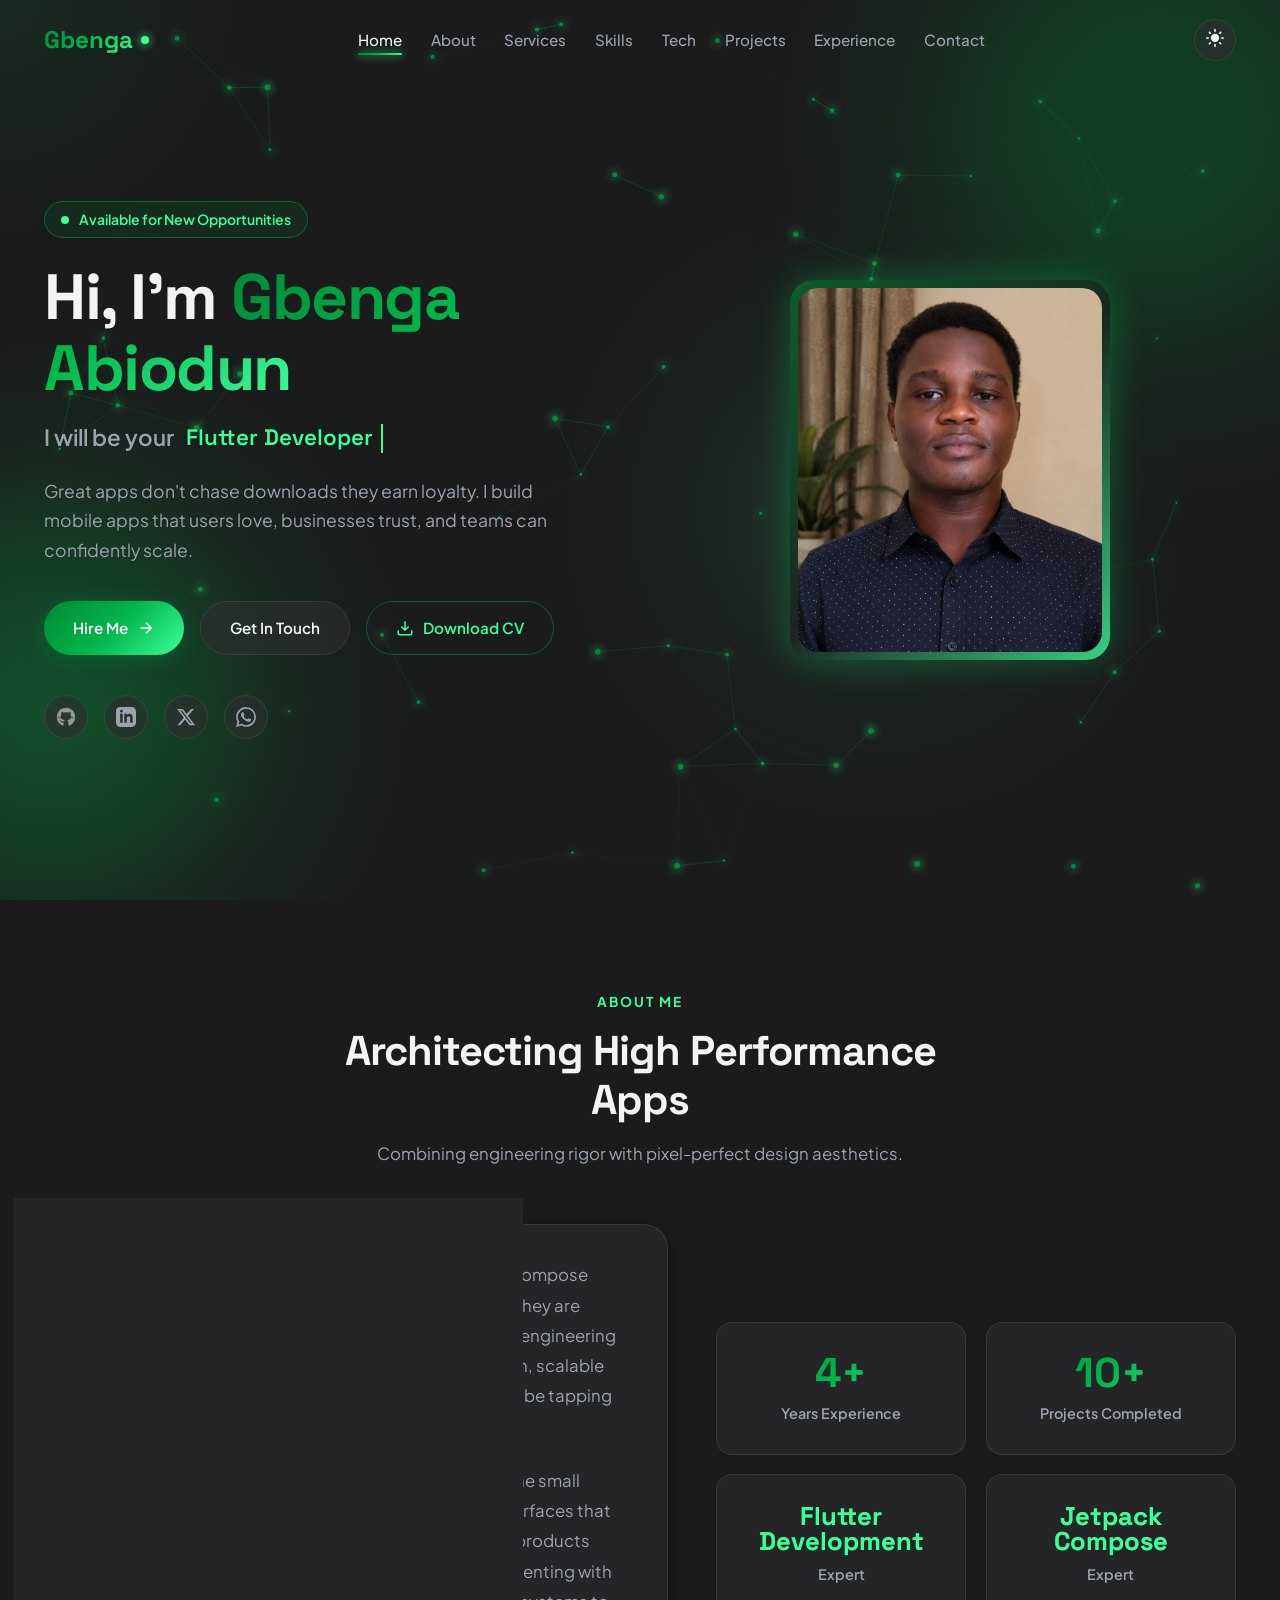
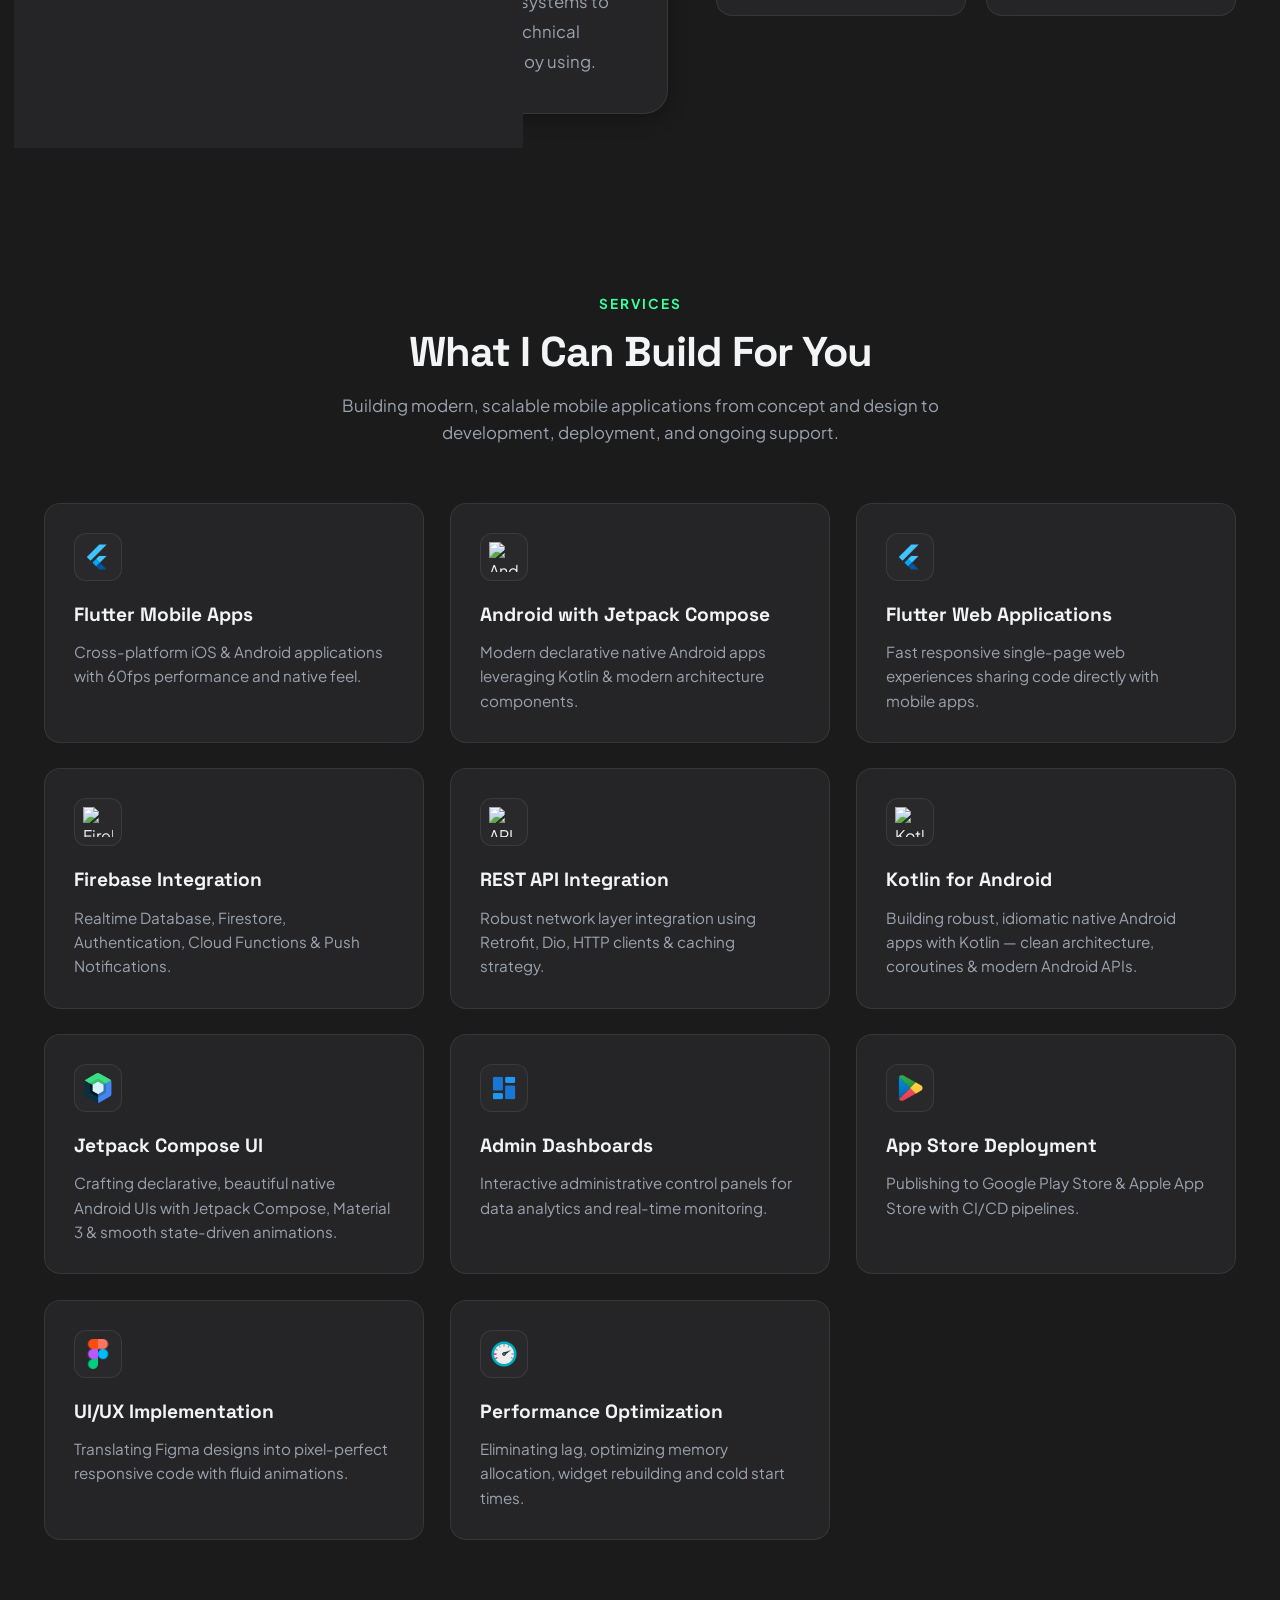
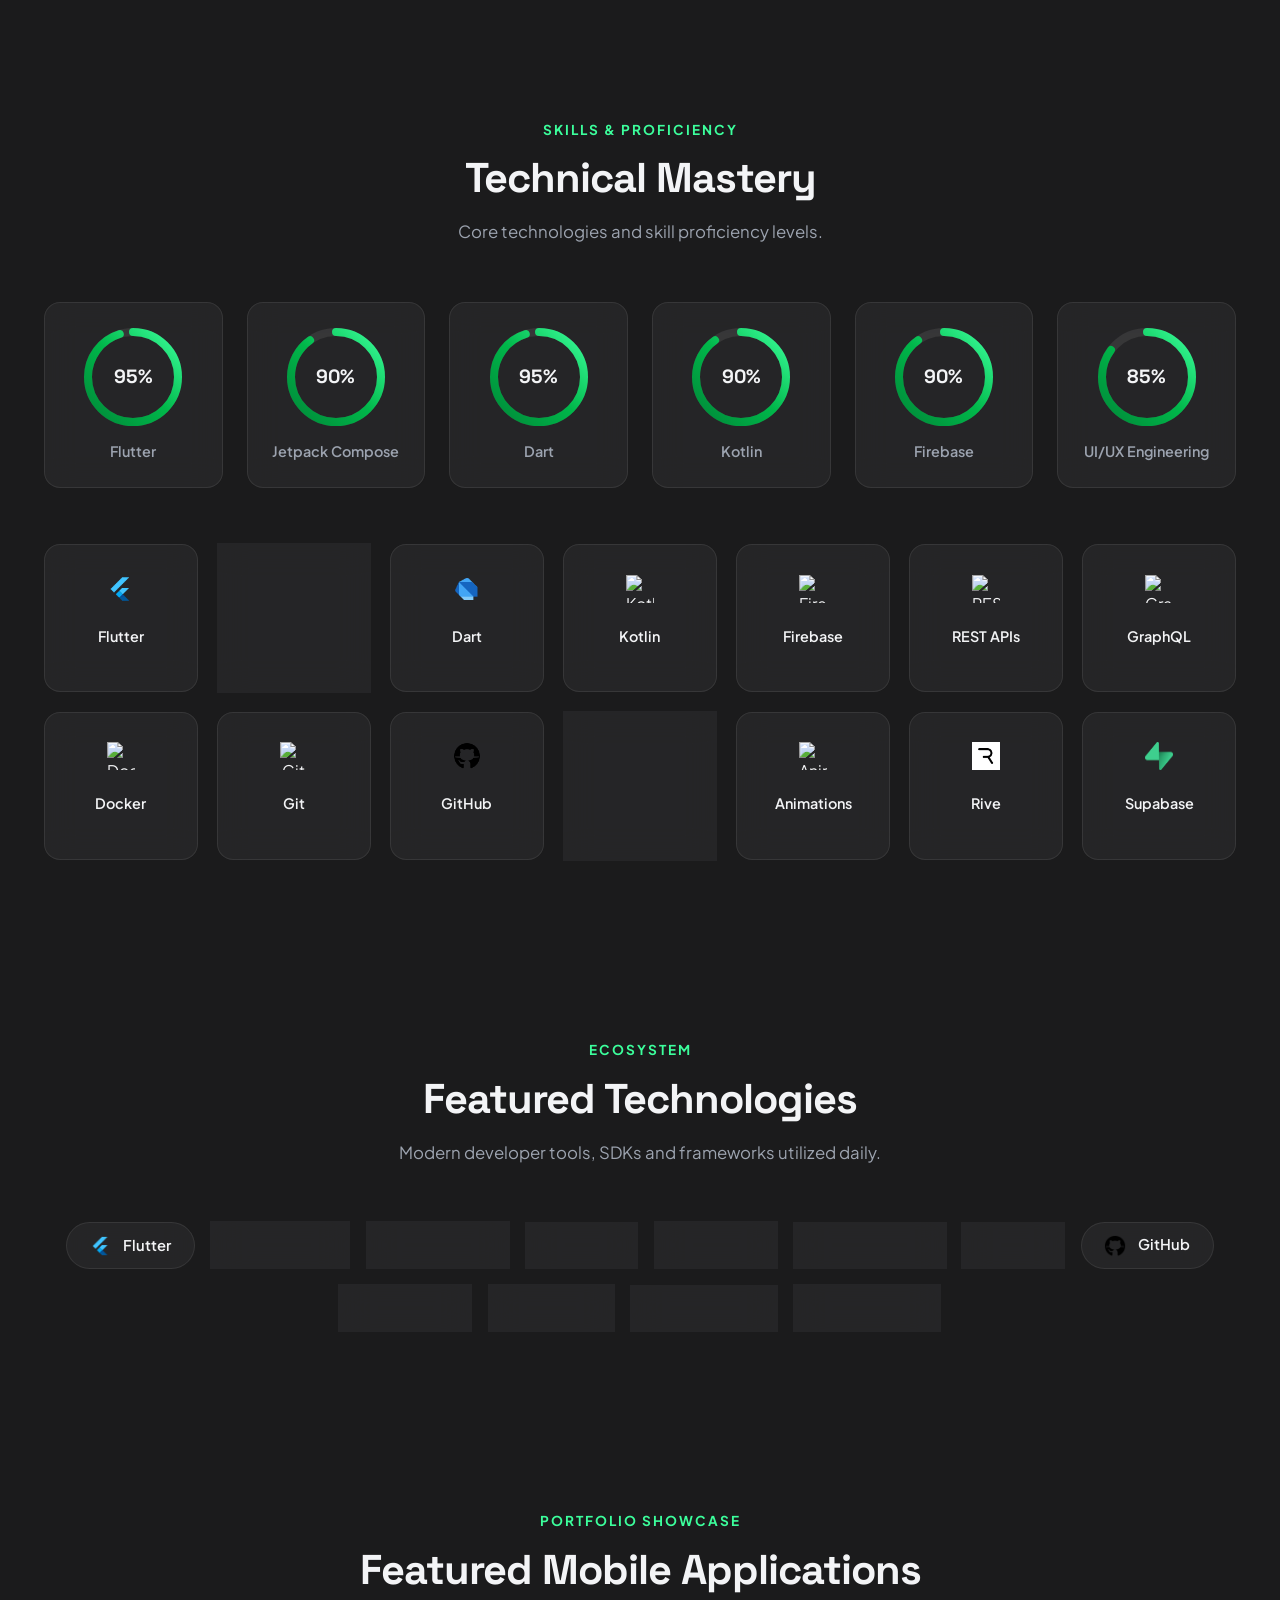
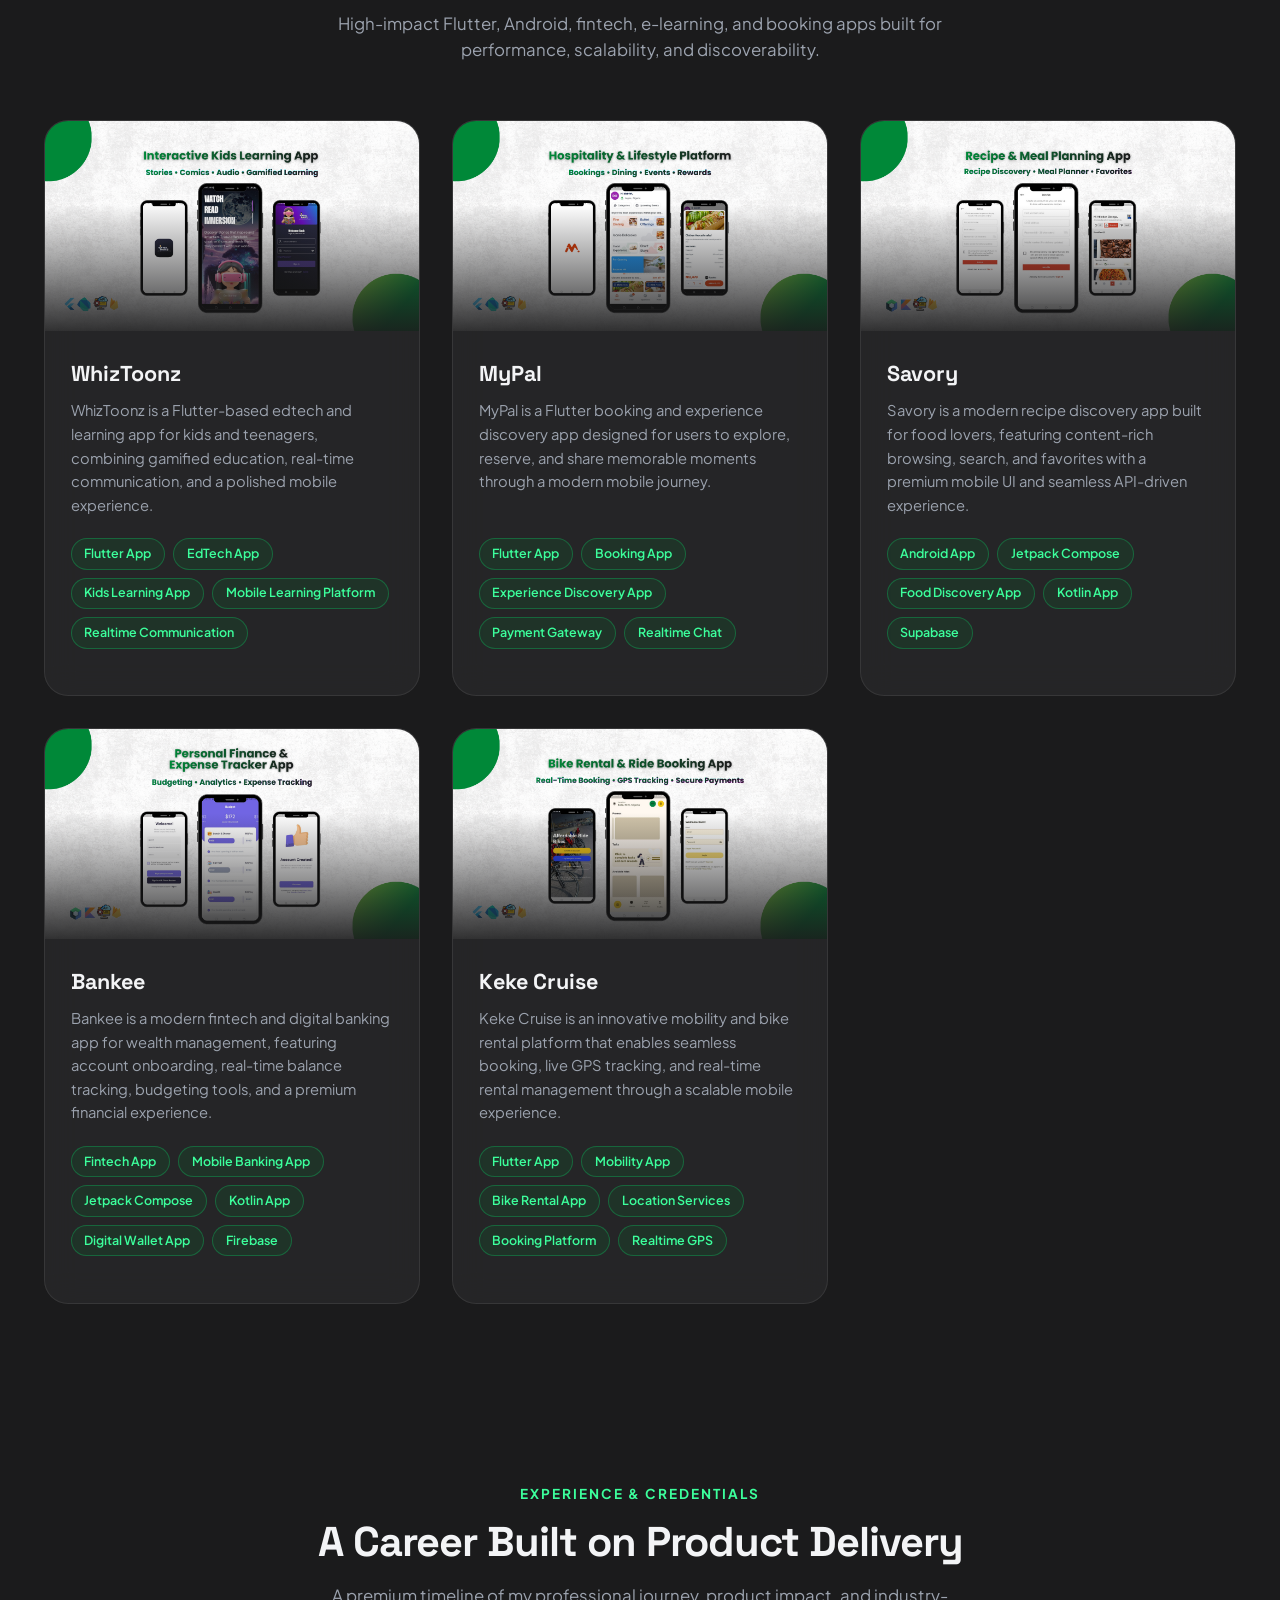
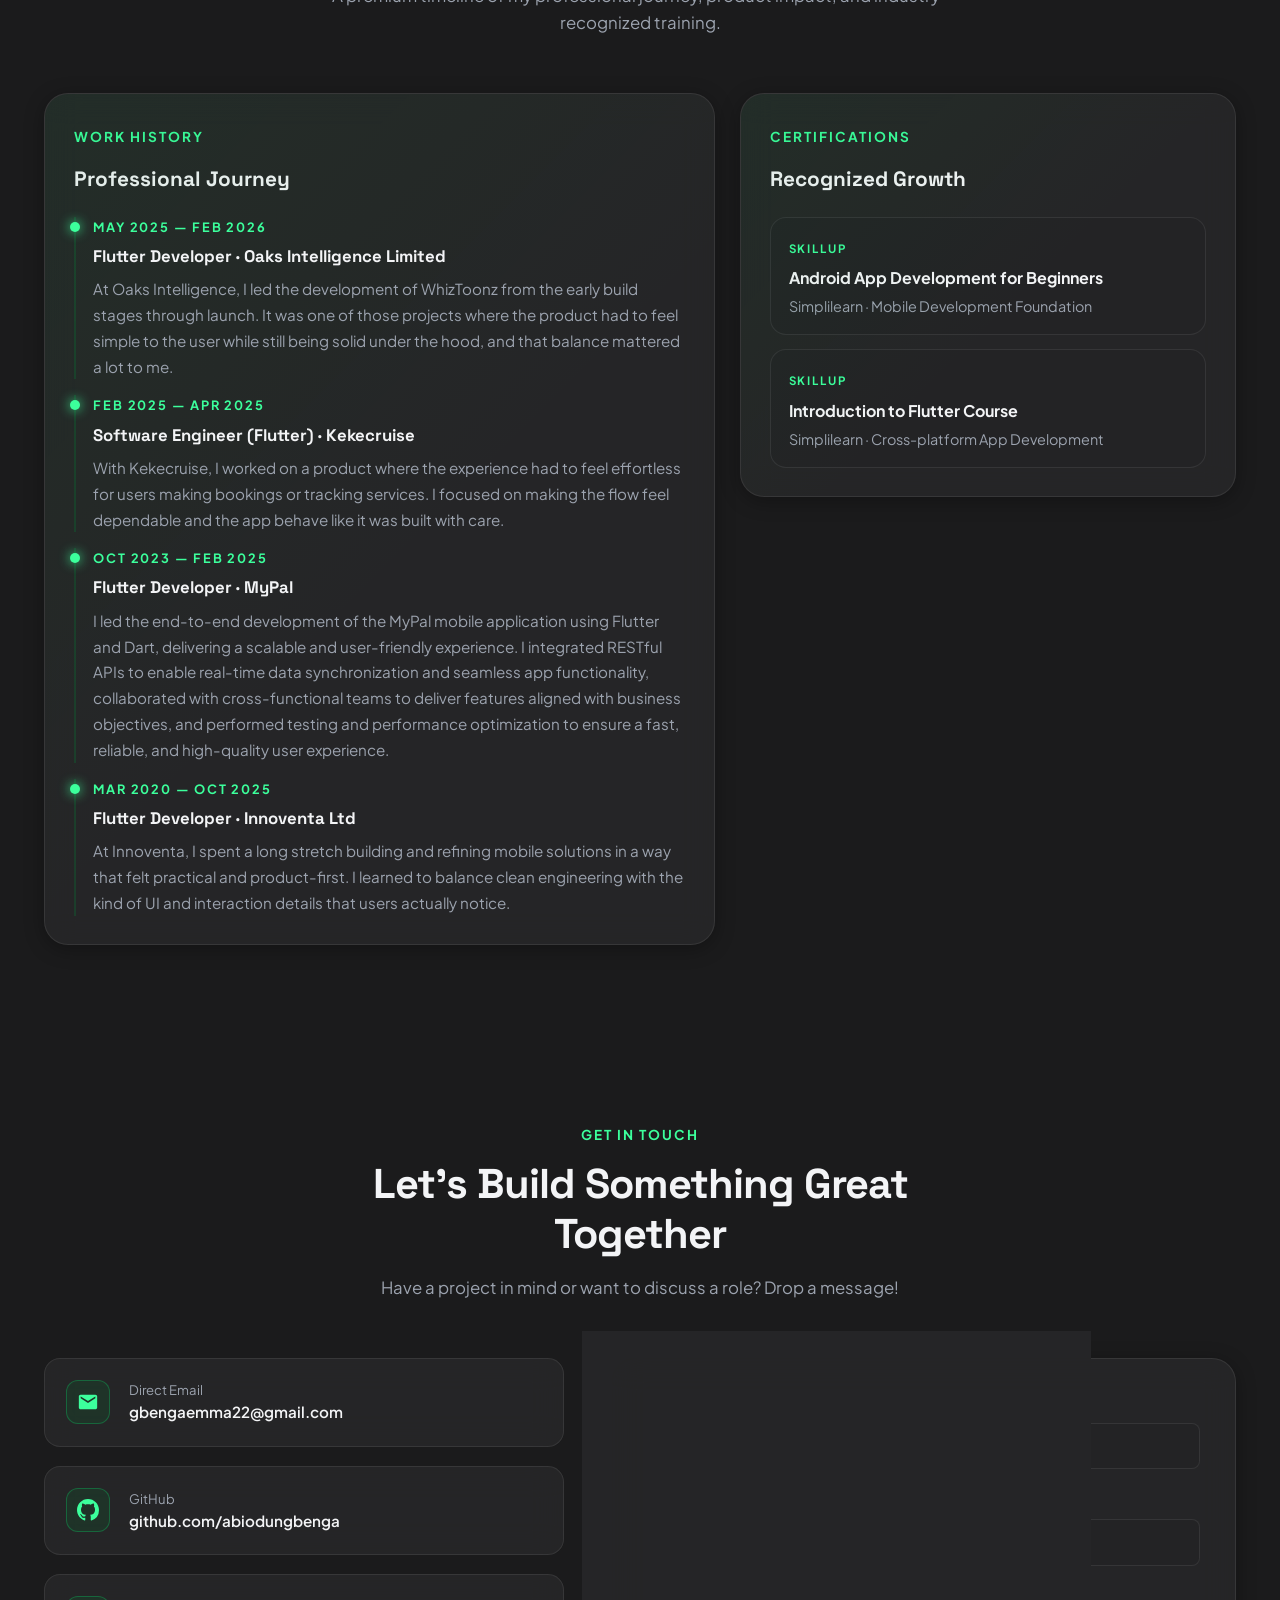
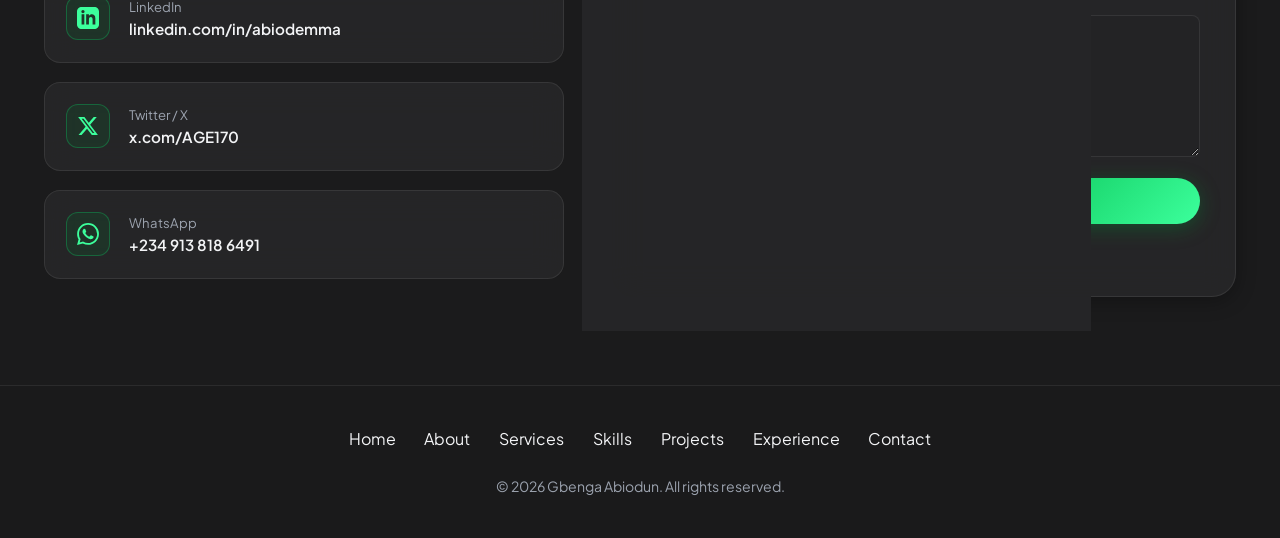
==== commit 86605b7d: "feat: update work experience section with new role as Flutter Developer at MyPal" ====
--- a/index.html
+++ b/index.html
@@ -1122,18 +1122,6 @@
 
             <div class="experience-list">
               <div class="experience-item">
-                <div class="experience-time">Mar 2026 — Present</div>
-                <h4 class="experience-role">Mobile Engineer · Clinivent</h4>
-                <p class="experience-desc">
-                  I’m currently building mobile products that need to feel
-                  smooth, reliable, and thoughtfully designed. At Clinivent, I
-                  work on real user-facing features, fix issues that affect
-                  daily use, and keep the experience polished as the product
-                  grows.
-                </p>
-              </div>
-
-              <div class="experience-item">
                 <div class="experience-time">May 2025 — Feb 2026</div>
                 <h4 class="experience-role">
                   Flutter Developer · Oaks Intelligence Limited
@@ -1157,6 +1145,21 @@
                   had to feel effortless for users making bookings or tracking
                   services. I focused on making the flow feel dependable and the
                   app behave like it was built with care.
+                </p>
+              </div>
+
+              <div class="experience-item">
+                <div class="experience-time">Oct 2023 — Feb 2025</div>
+                <h4 class="experience-role">Flutter Developer · MyPal</h4>
+                <p class="experience-desc">
+                  I led the end-to-end development of the MyPal mobile
+                  application using Flutter and Dart, delivering a scalable and
+                  user-friendly experience. I integrated RESTful APIs to enable
+                  real-time data synchronization and seamless app functionality,
+                  collaborated with cross-functional teams to deliver features
+                  aligned with business objectives, and performed testing and
+                  performance optimization to ensure a fast, reliable, and
+                  high-quality user experience.
                 </p>
               </div>
 
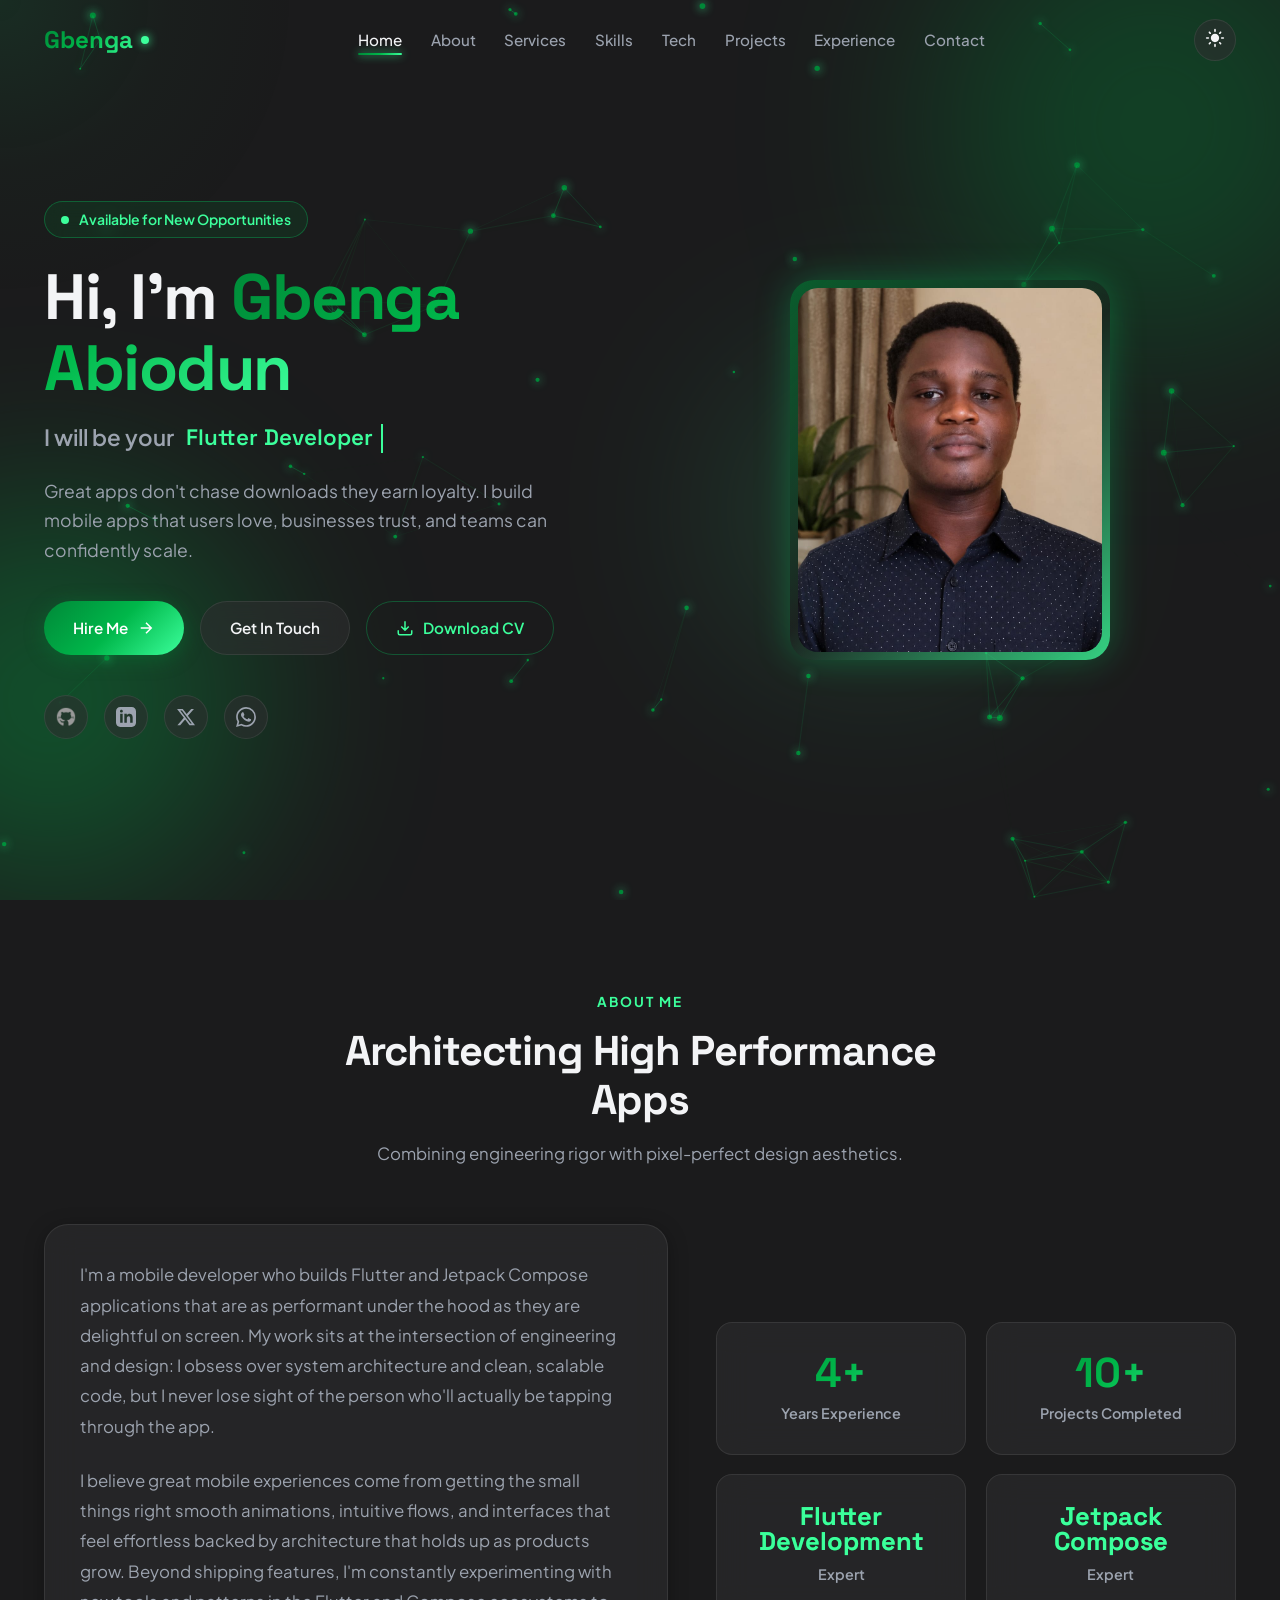
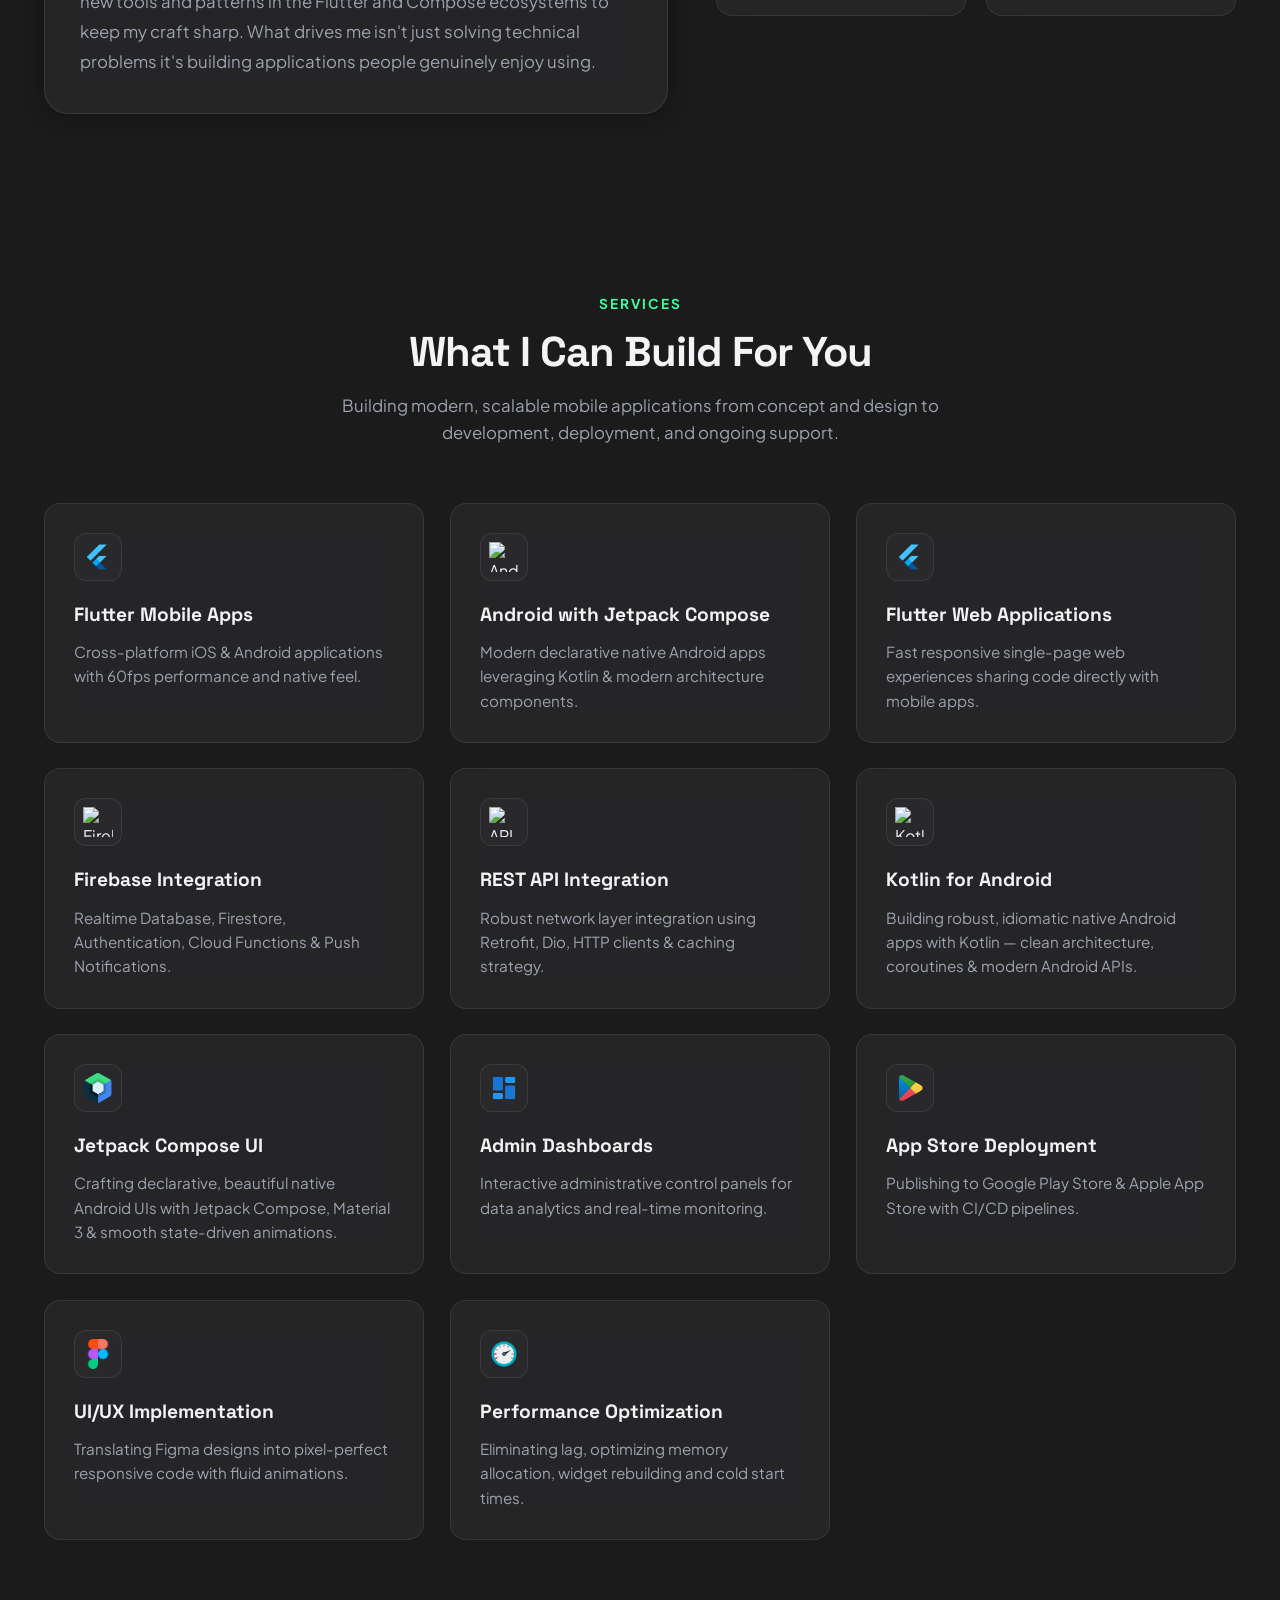
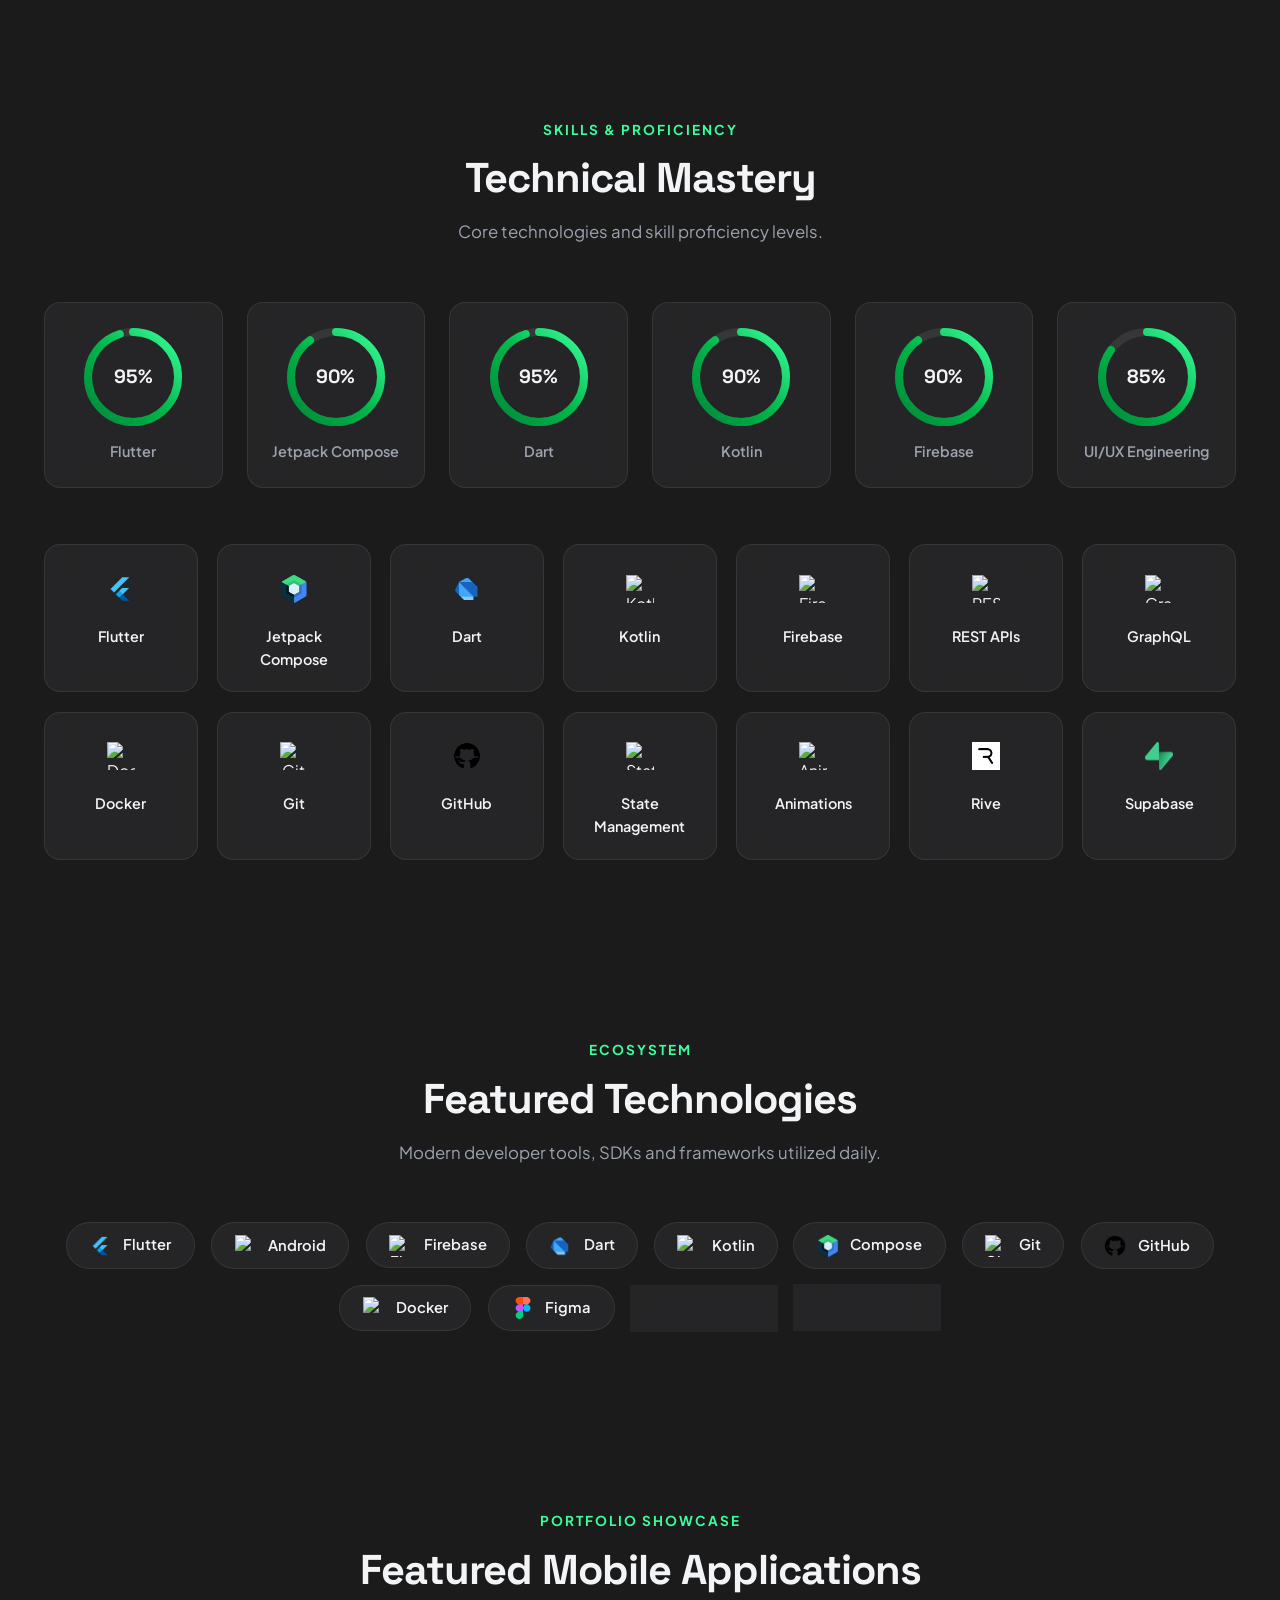
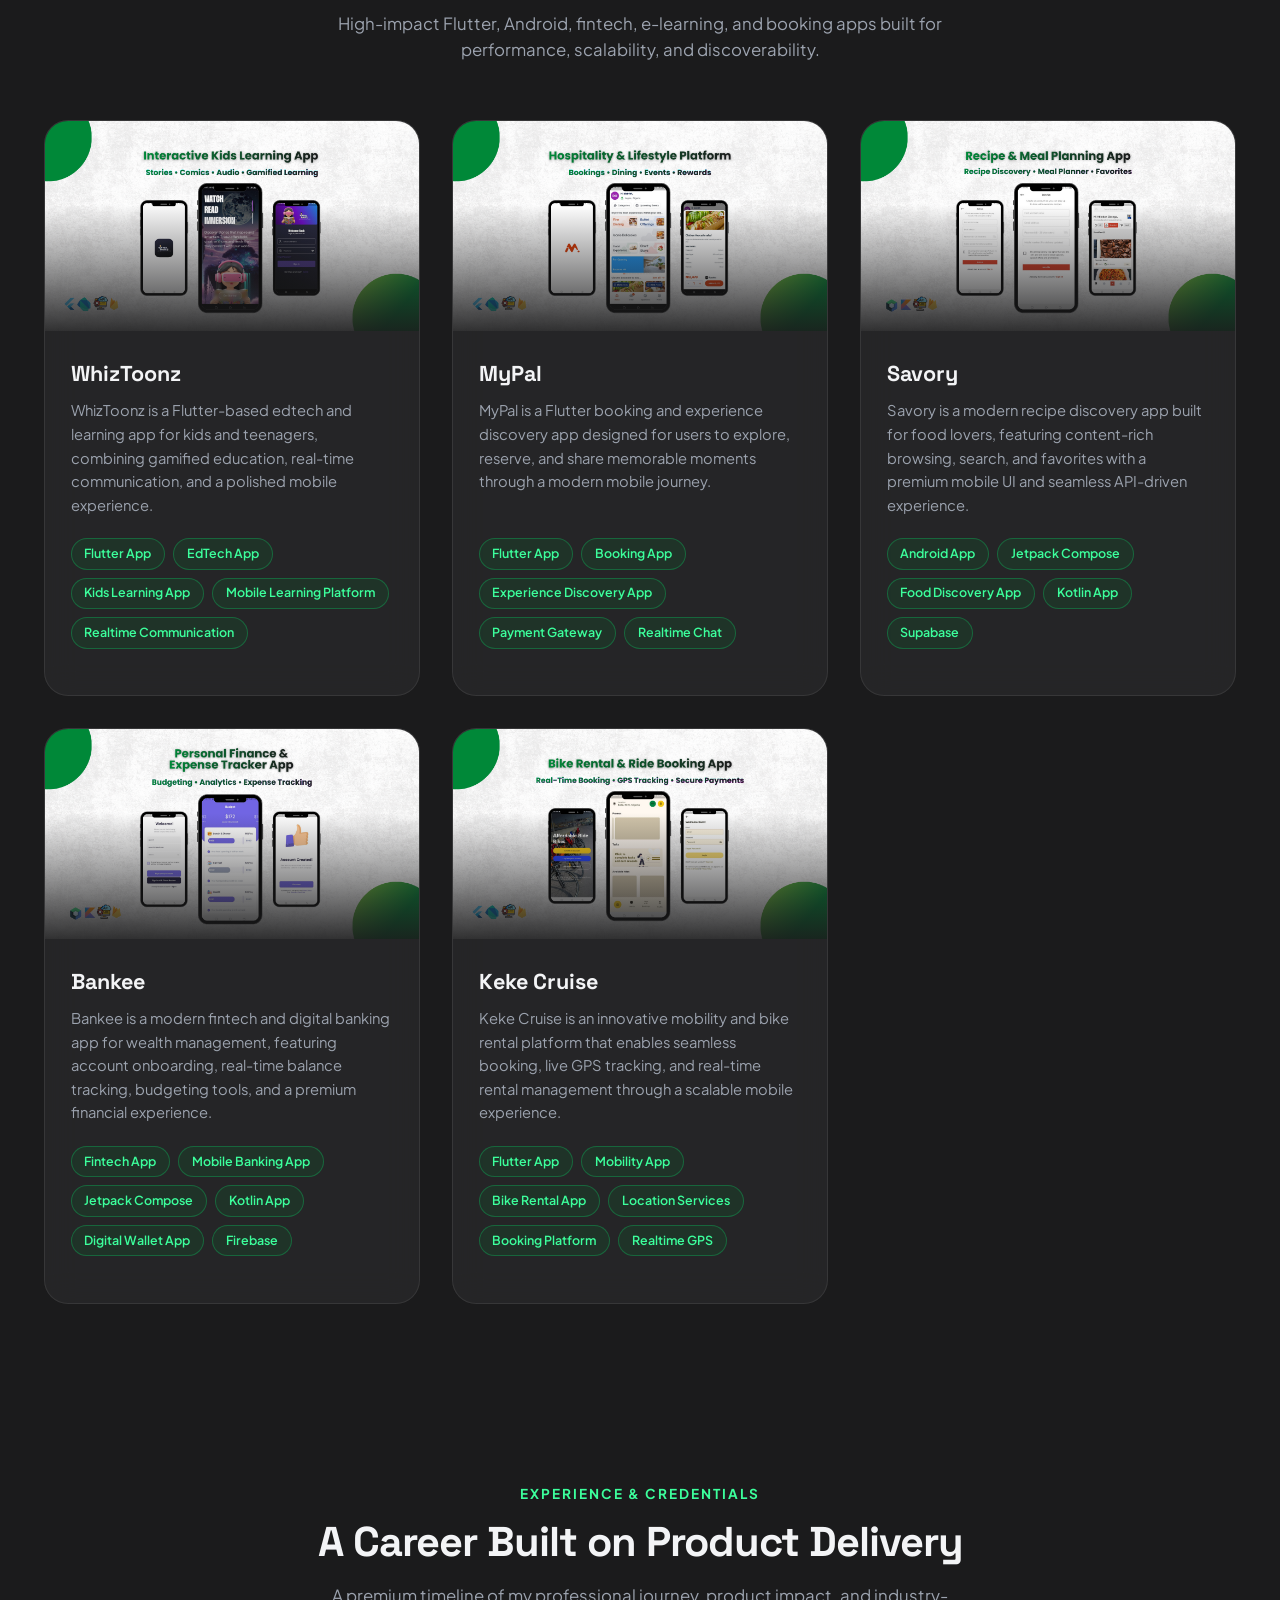
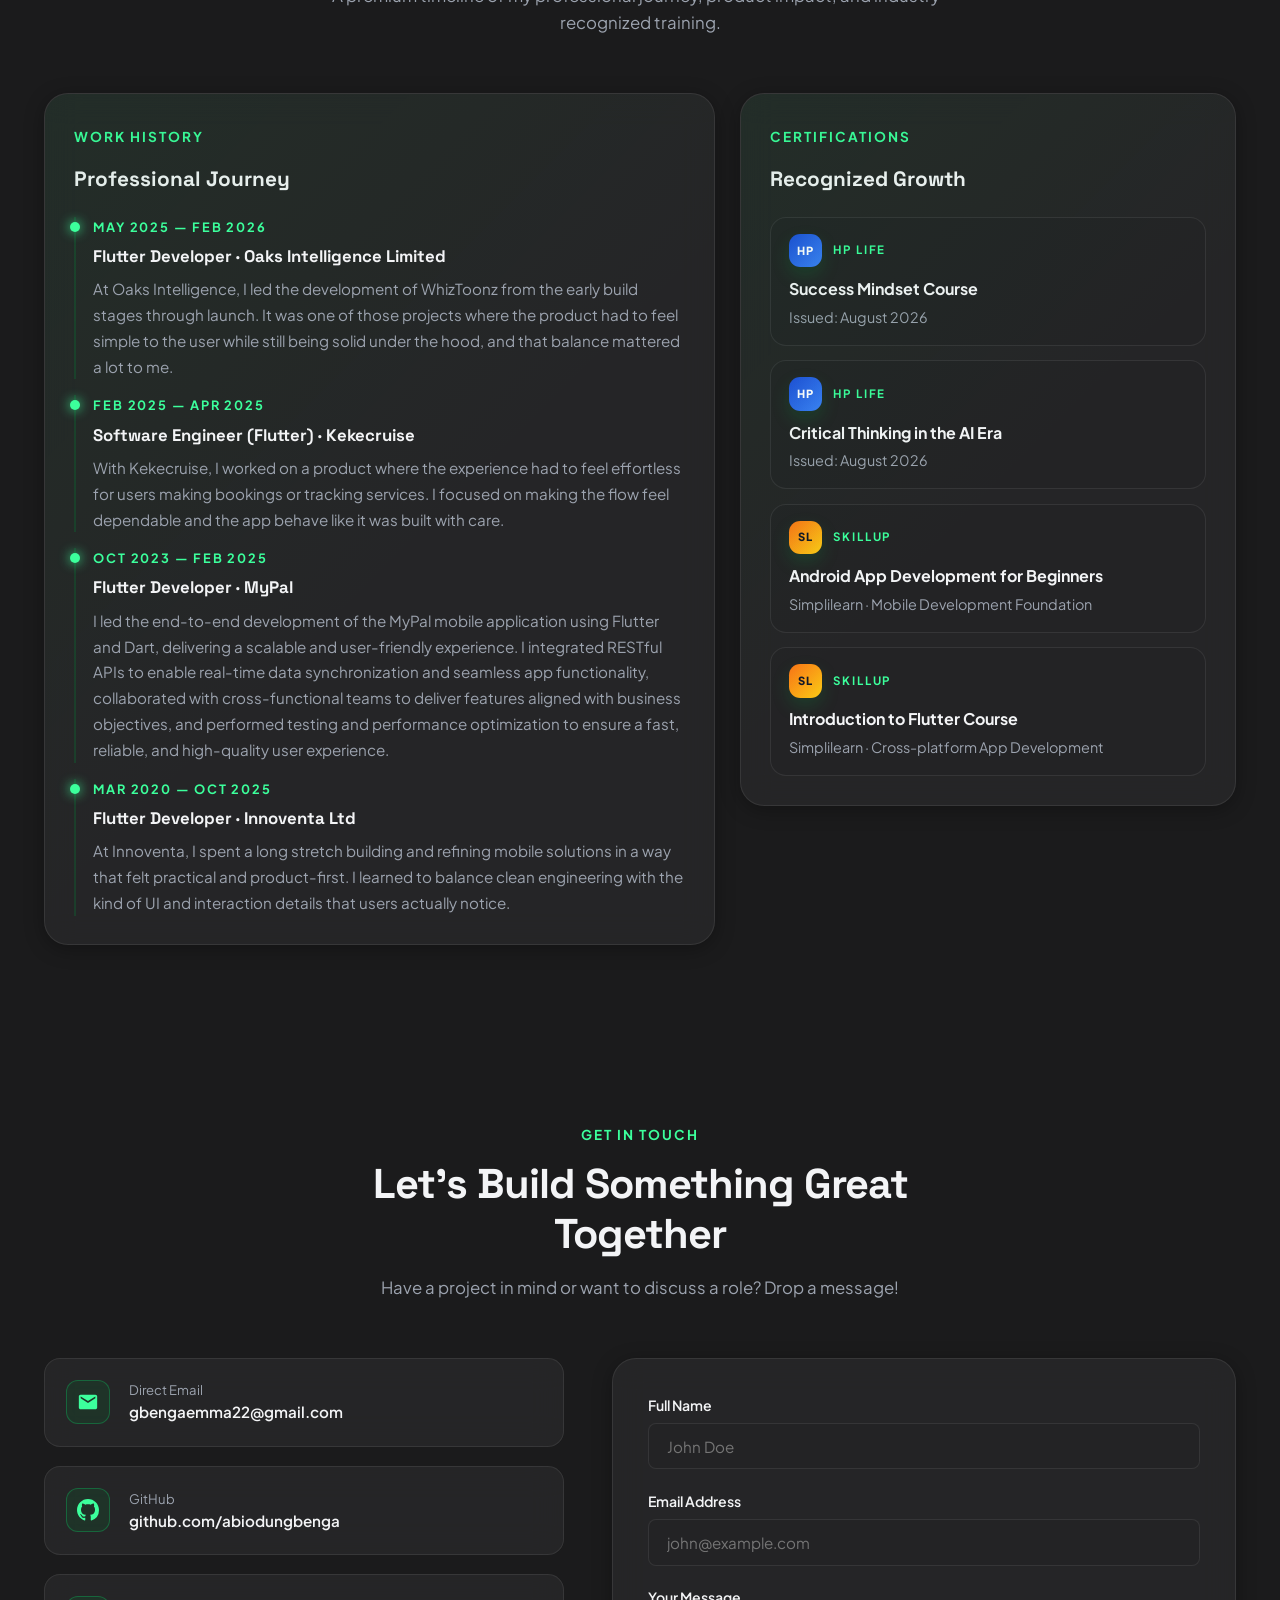
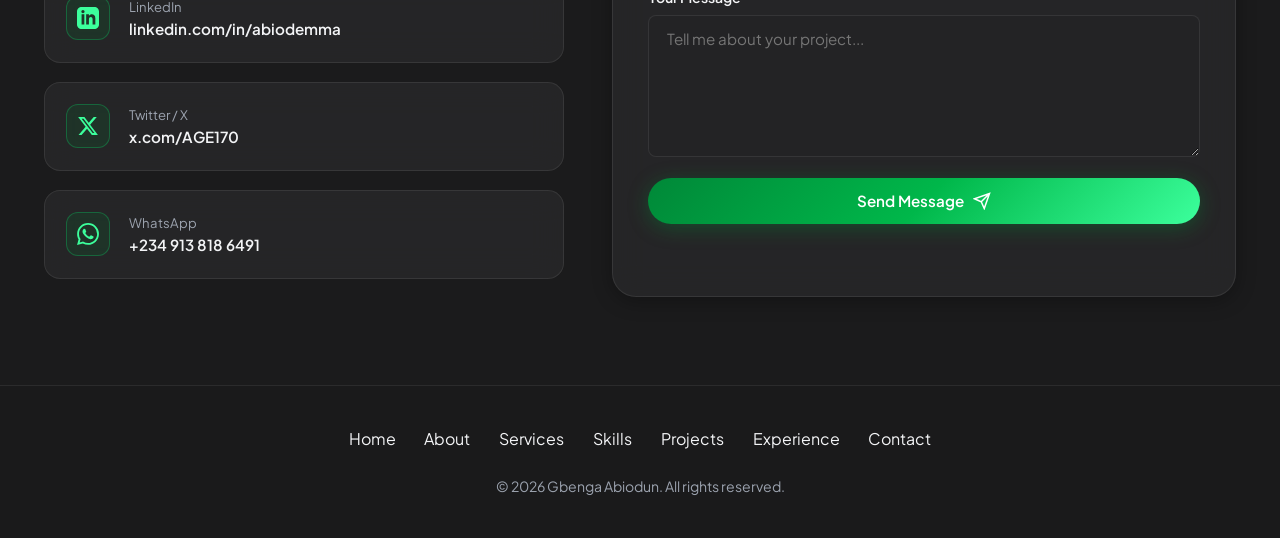
==== commit 384c068e: "feat: add new certifications with improved styling for better presentation" ====
--- a/index.html
+++ b/index.html
@@ -1186,12 +1186,43 @@
 
             <div class="certification-list">
               <a
+                href="https://www.life-global.org/certificate/3d270a18-9643-4ba1-b6d9-6419e9ade78b"
+                target="_blank"
+                rel="noopener"
+                class="certification-item"
+              >
+                <div class="cert-item-top">
+                  <span class="cert-logo cert-logo-hp">HP</span>
+                  <span class="cert-badge">HP LIFE</span>
+                </div>
+                <h4 class="cert-title">Success Mindset Course</h4>
+                <p class="cert-meta">Issued: August 2026</p>
+              </a>
+
+              <a
+                href="https://www.life-global.org/certificate/0449b4b5-6d69-4888-b4aa-f59743a910f9"
+                target="_blank"
+                rel="noopener"
+                class="certification-item"
+              >
+                <div class="cert-item-top">
+                  <span class="cert-logo cert-logo-hp">HP</span>
+                  <span class="cert-badge">HP LIFE</span>
+                </div>
+                <h4 class="cert-title">Critical Thinking in the AI Era</h4>
+                <p class="cert-meta">Issued: August 2026</p>
+              </a>
+
+              <a
                 href="https://www.simplilearn.com/skillup-certificate-landing?token=eyJjb3Vyc2VfaWQiOiIzMjIwIiwiY2VydGlmaWNhdGVfdXJsIjoiaHR0cHM6XC9cL2NlcnRpZmljYXRlcy5zaW1wbGljZG4ubmV0XC9zaGFyZVwvMTA0NTMxMTZfMTA3NzUzNjJfMTc4MzY5OTM1MTkyNi5wbmciLCJ1c2VybmFtZSI6IkdiZW5nYSBBYmlvZHVuIn0%3D&referrer=https%3A%2F%2Flms.simplilearn.com%2Fcourses%2F6003%2FAndroid-App-Development-for-Beginners%2Fcertificate%2Fdownload-skillup&%24web_only=true"
                 target="_blank"
                 rel="noopener"
                 class="certification-item"
               >
-                <span class="cert-badge">SkillUp</span>
+                <div class="cert-item-top">
+                  <span class="cert-logo cert-logo-simplilearn">SL</span>
+                  <span class="cert-badge">SkillUp</span>
+                </div>
                 <h4 class="cert-title">
                   Android App Development for Beginners
                 </h4>
@@ -1206,7 +1237,10 @@
                 rel="noopener"
                 class="certification-item"
               >
-                <span class="cert-badge">SkillUp</span>
+                <div class="cert-item-top">
+                  <span class="cert-logo cert-logo-simplilearn">SL</span>
+                  <span class="cert-badge">SkillUp</span>
+                </div>
                 <h4 class="cert-title">Introduction to Flutter Course</h4>
                 <p class="cert-meta">
                   Simplilearn · Cross-platform App Development
--- a/style.css
+++ b/style.css
@@ -1282,6 +1282,37 @@
   box-shadow: 0 0 20px var(--primary-subtle);
 }
 
+.cert-item-top {
+  display: flex;
+  align-items: center;
+  gap: 0.7rem;
+  margin-bottom: 0.55rem;
+}
+
+.cert-logo {
+  width: 2.1rem;
+  height: 2.1rem;
+  border-radius: 0.7rem;
+  display: inline-flex;
+  align-items: center;
+  justify-content: center;
+  font-size: 0.7rem;
+  font-weight: 800;
+  letter-spacing: 0.08em;
+  color: #fff;
+  background: linear-gradient(135deg, var(--primary), var(--primary-glow));
+  box-shadow: 0 8px 18px rgba(0, 183, 74, 0.18);
+}
+
+.cert-logo-hp {
+  background: linear-gradient(135deg, #1d4ed8, #3b82f6);
+}
+
+.cert-logo-simplilearn {
+  background: linear-gradient(135deg, #f97316, #facc15);
+  color: #111827;
+}
+
 .cert-badge {
   display: inline-block;
   font-size: 0.72rem;
@@ -1289,7 +1320,6 @@
   letter-spacing: 0.16em;
   text-transform: uppercase;
   color: var(--primary-glow);
-  margin-bottom: 0.45rem;
 }
 
 .cert-title {
@@ -1704,6 +1734,17 @@
     grid-template-columns: 1fr;
     gap: 2.2rem;
   }
+
+  /* Stack experience and certifications for better mobile readability */
+  .experience-layout {
+    grid-template-columns: 1fr;
+    gap: 1.2rem;
+  }
+
+  .experience-card,
+  .certification-card {
+    padding: 1.2rem;
+  }
 }
 
 @media (max-width: 768px) {
@@ -1889,3 +1930,57 @@
     gap: 0.8rem;
   }
 }
+
+/* Additional targeted mobile tweaks to improve layout spacing and nav UX */
+@media (max-width: 900px) {
+  .nav-links {
+    width: calc(100% - 1rem);
+    max-width: 360px;
+    padding: 0.6rem;
+    background: var(--bg-nav);
+  }
+
+  .nav-links li {
+    padding: 0.45rem 0.6rem;
+  }
+
+  .hero-tagline {
+    max-width: 100%;
+    margin-left: auto;
+    margin-right: auto;
+  }
+
+  .profile-card-glow {
+    width: 220px;
+    height: 260px;
+  }
+
+  .hero-content {
+    gap: 1.2rem;
+  }
+
+  .hero-text-side {
+    padding: 0 0.25rem;
+  }
+}
+
+@media (max-width: 420px) {
+  .nav-links {
+    width: calc(100% - 0.5rem);
+    border-radius: 10px;
+  }
+
+  .hero-buttons .btn {
+    padding: 0.55rem 0.95rem;
+    font-size: 0.9rem;
+  }
+
+  .profile-card-glow {
+    width: 190px;
+    height: 220px;
+  }
+
+  .hero-title {
+    line-height: 1.05;
+  }
+}
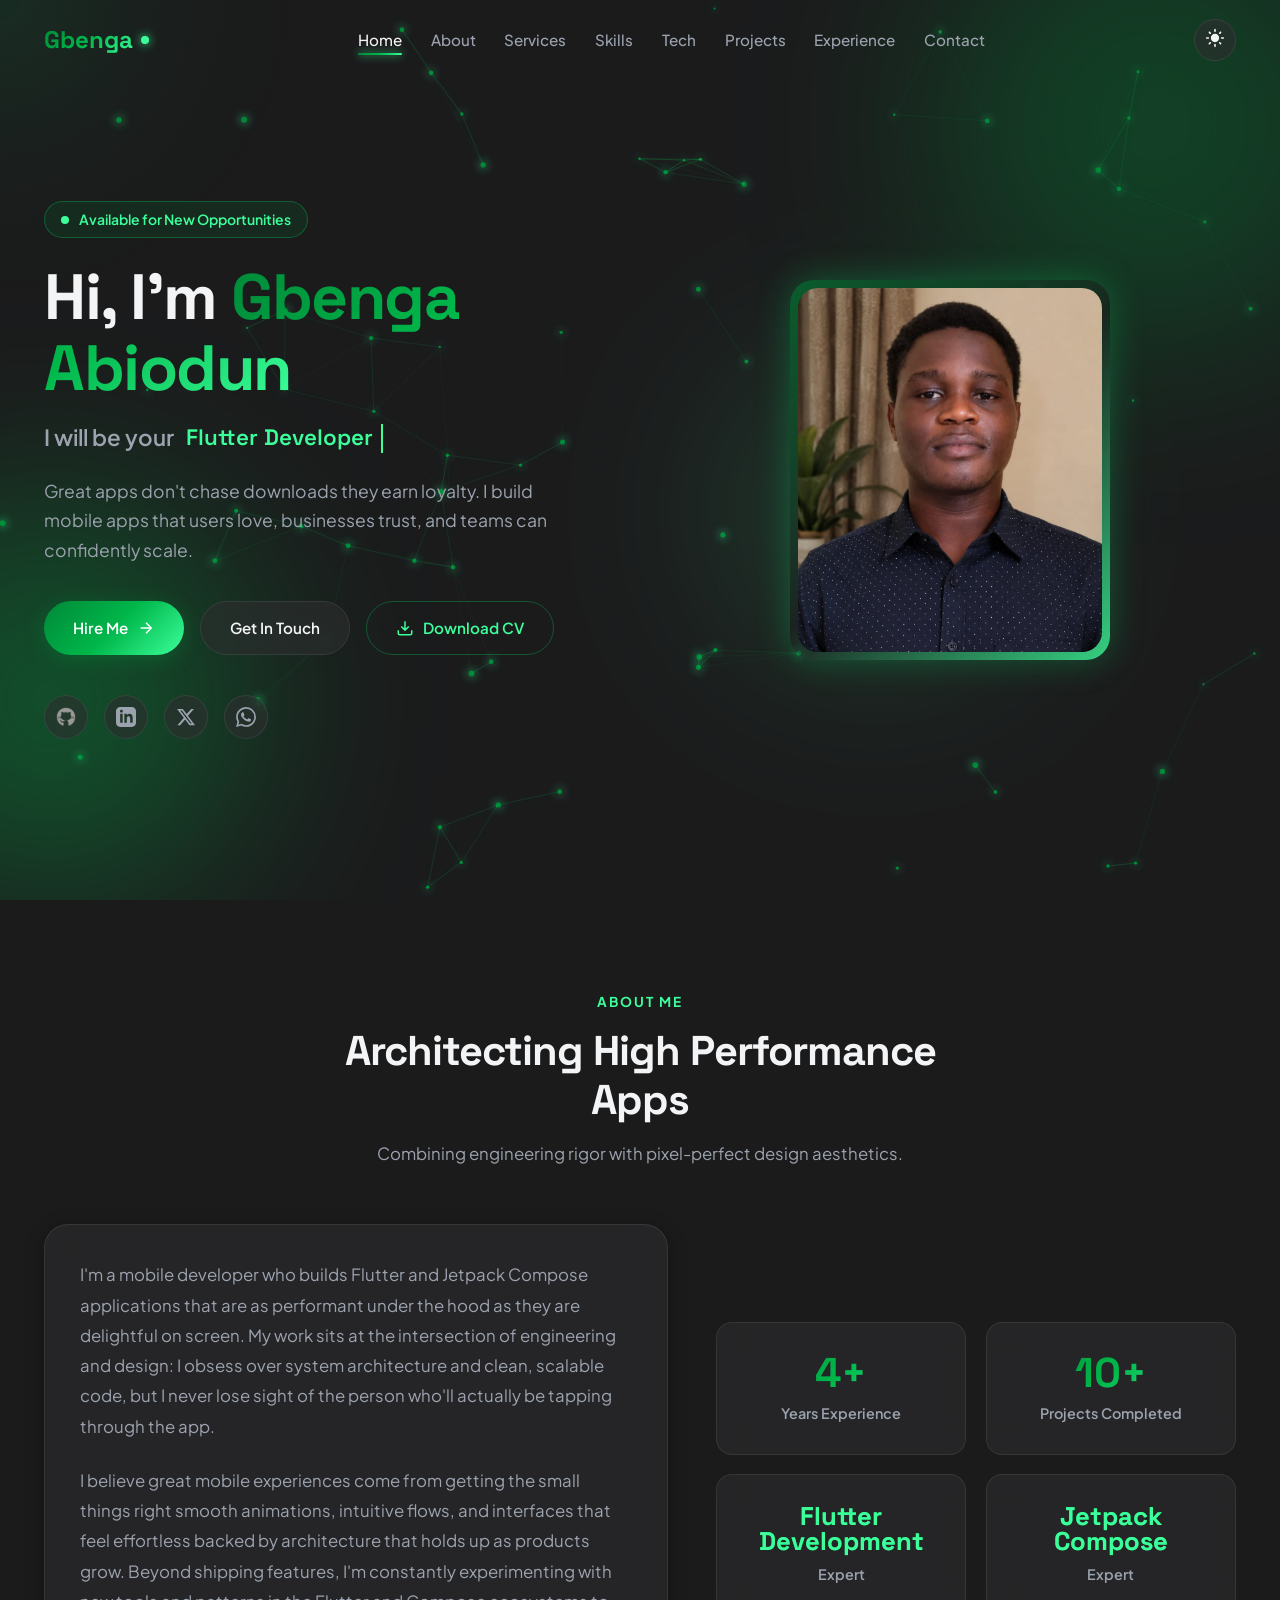
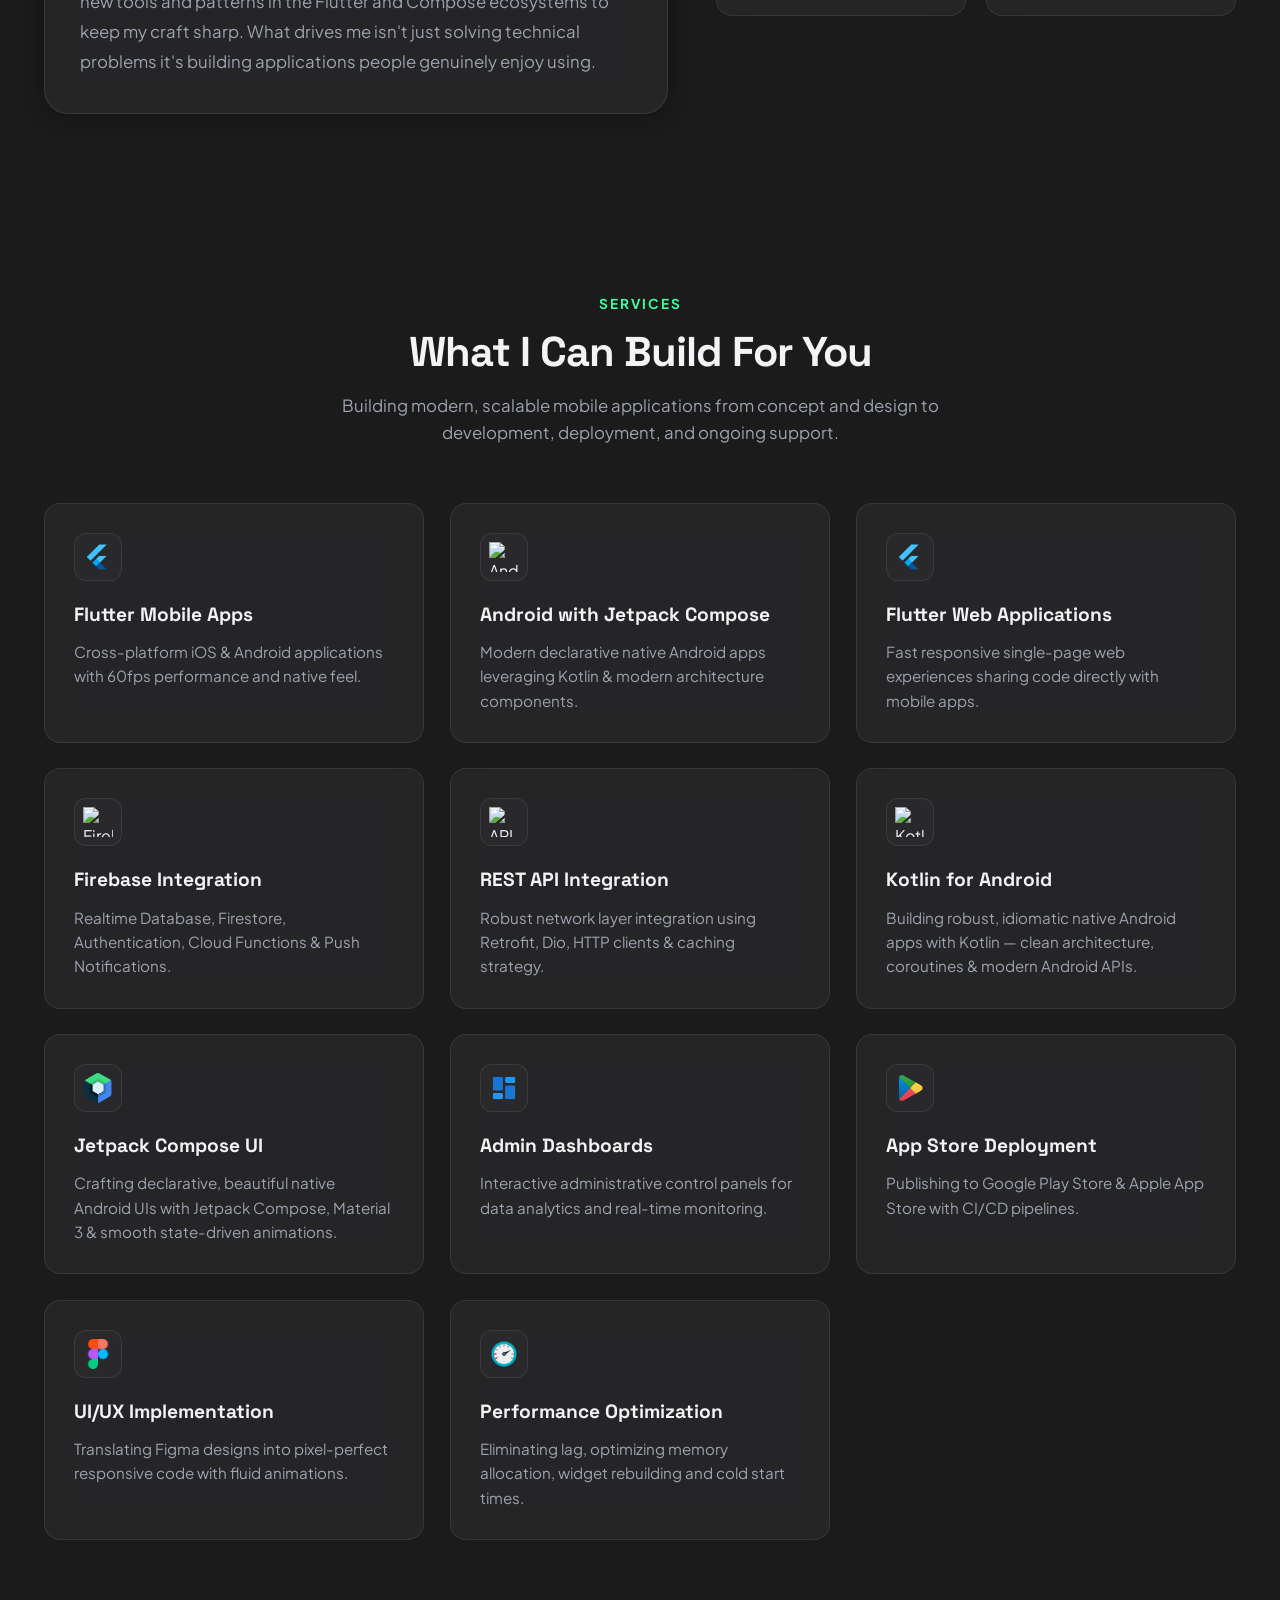
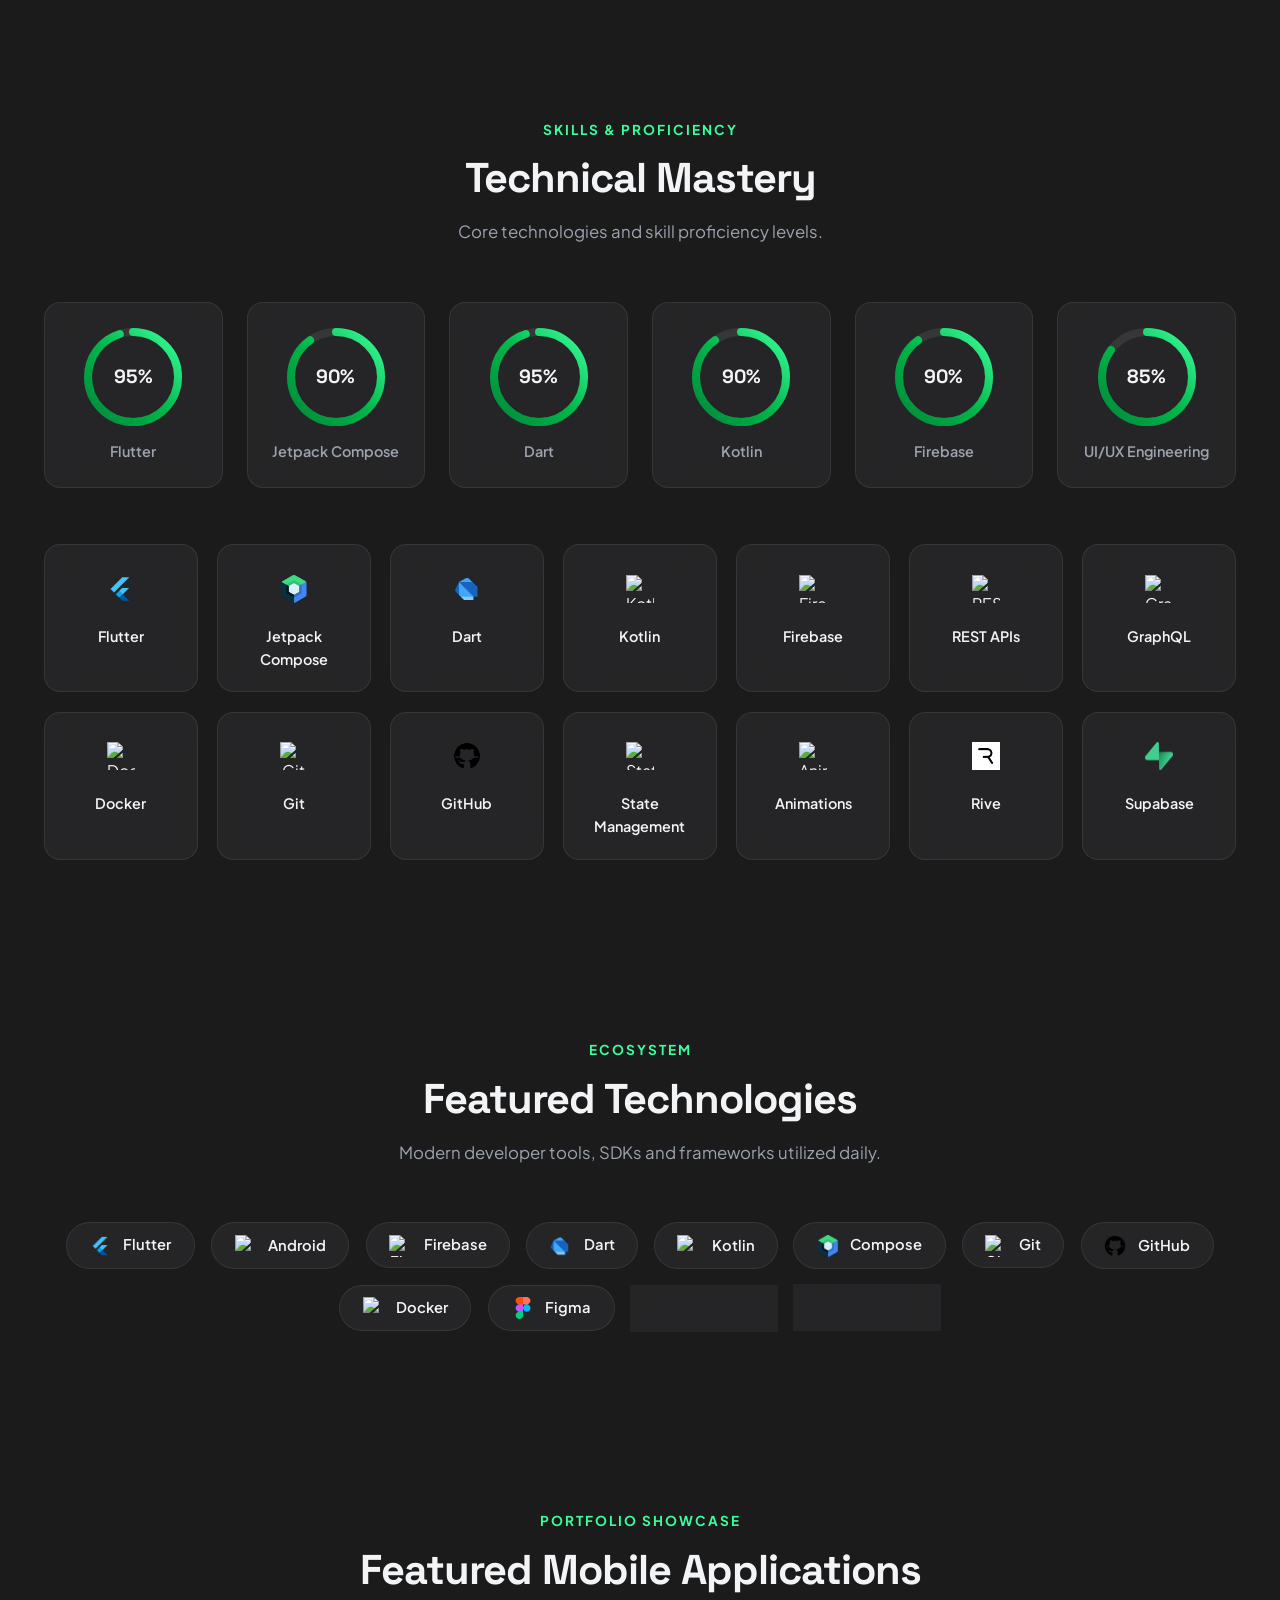
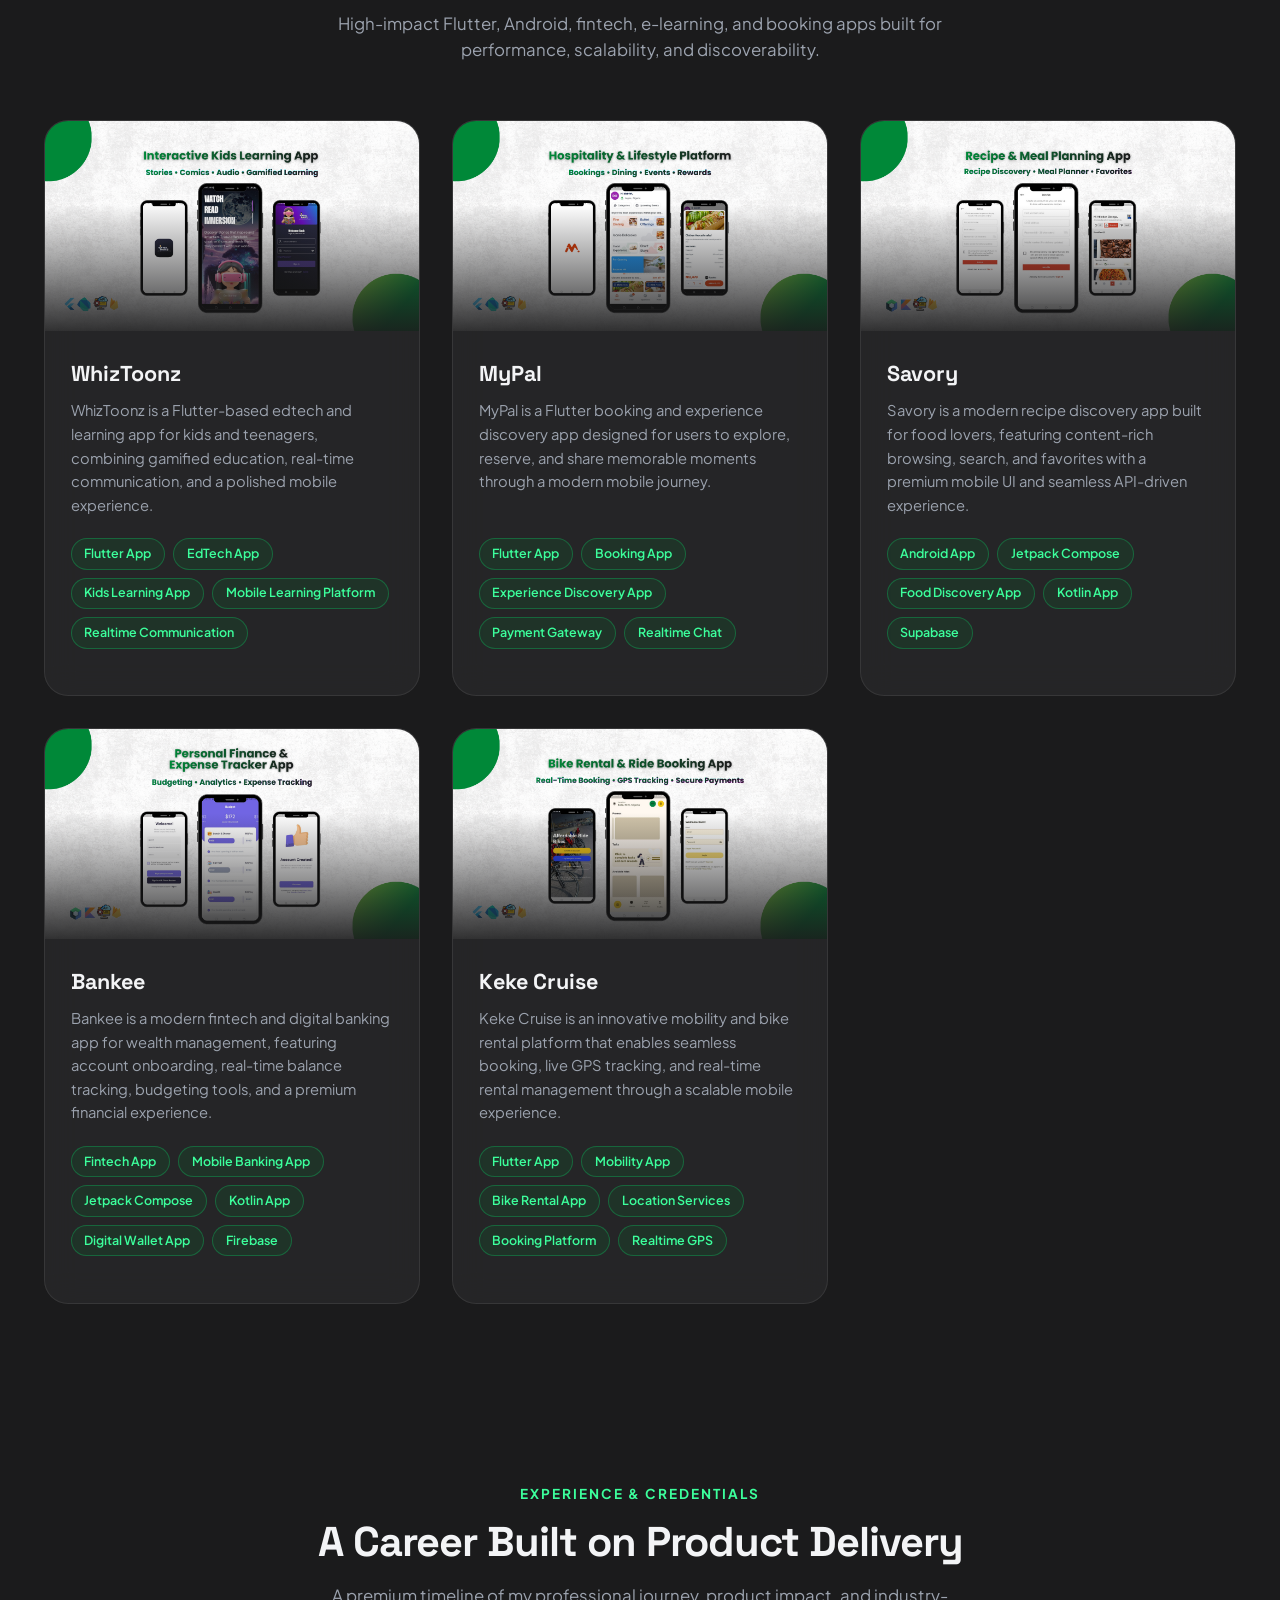
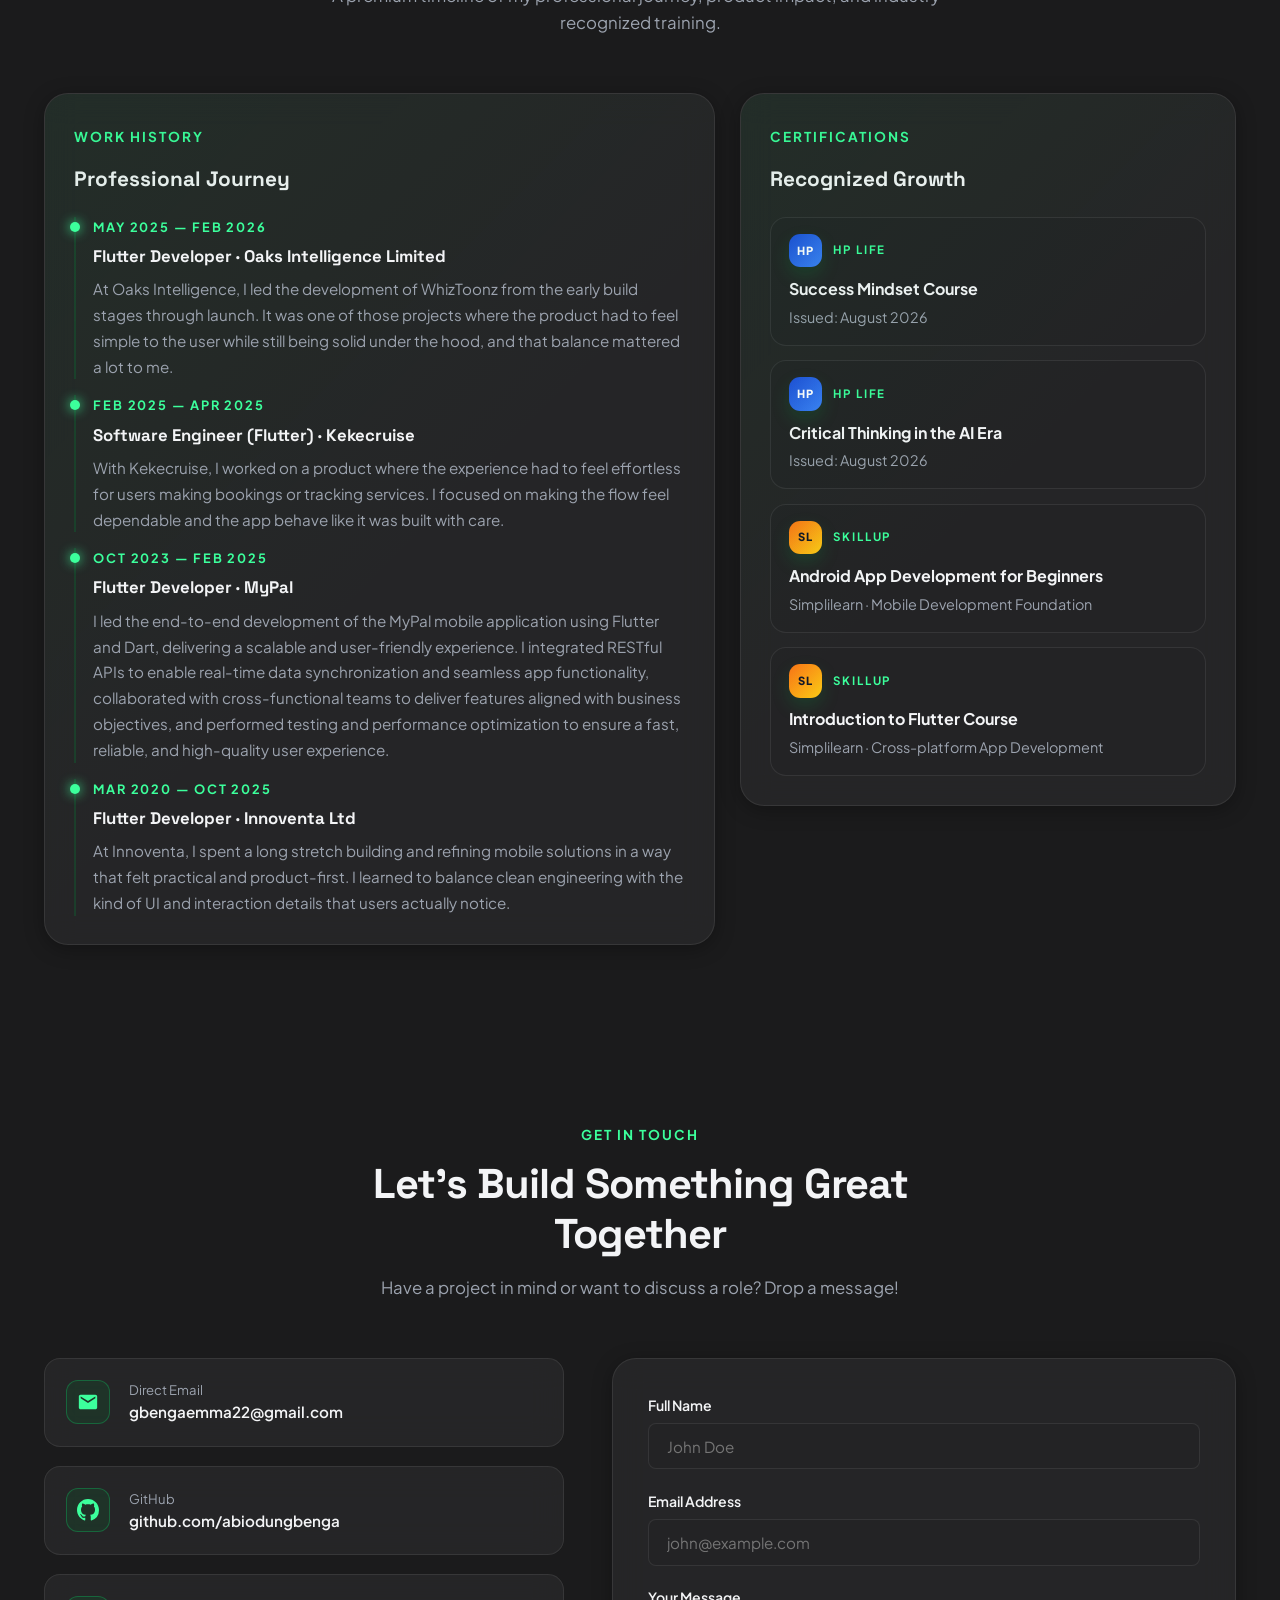
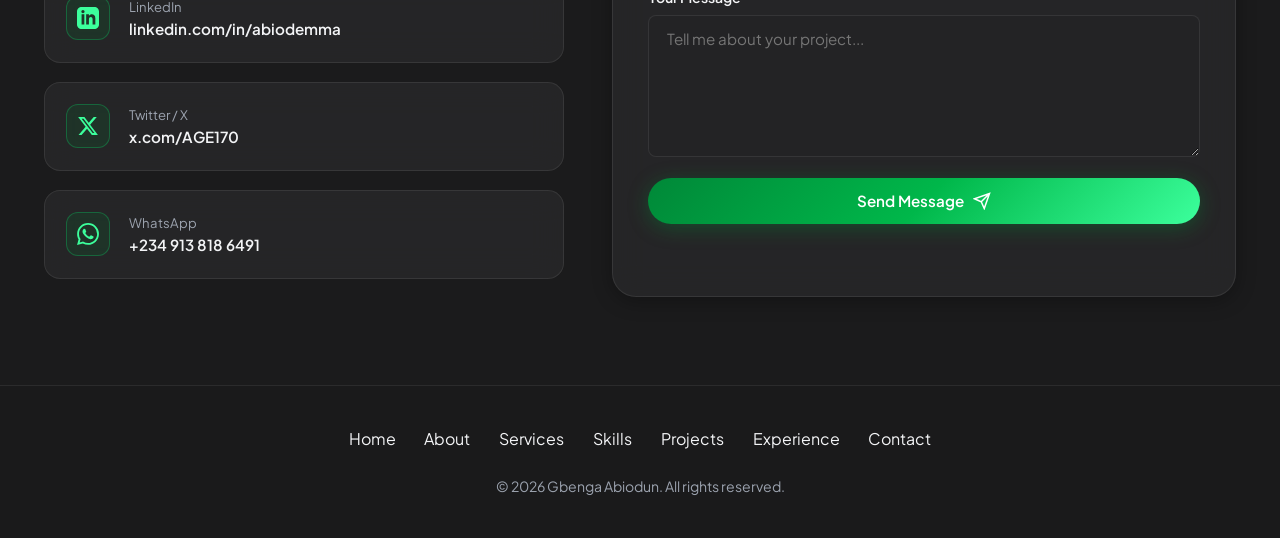
==== commit edbf8d13: "feat: update meta descriptions for improved clarity and consistency" ====
--- a/index.html
+++ b/index.html
@@ -29,7 +29,7 @@
     />
     <meta
       property="og:description"
-      content="Great apps don't chase downloads; they earn loyalty. I build mobile apps that users love, businesses trust, and teams can confidently scale."
+      content="I build mobile apps that users love, businesses trust, and teams can scale with confidence."
     />
     <meta property="og:image" content="profile.jpeg" />
 
@@ -42,7 +42,7 @@
     />
     <meta
       name="twitter:description"
-      content="Great apps don't chase downloads; they earn loyalty. I build mobile apps that users love, businesses trust, and teams can confidently scale."
+      content="I build mobile apps that users love, businesses trust, and teams can scale with confidence."
     />
     <meta name="twitter:image" content="profile.jpeg" />
 
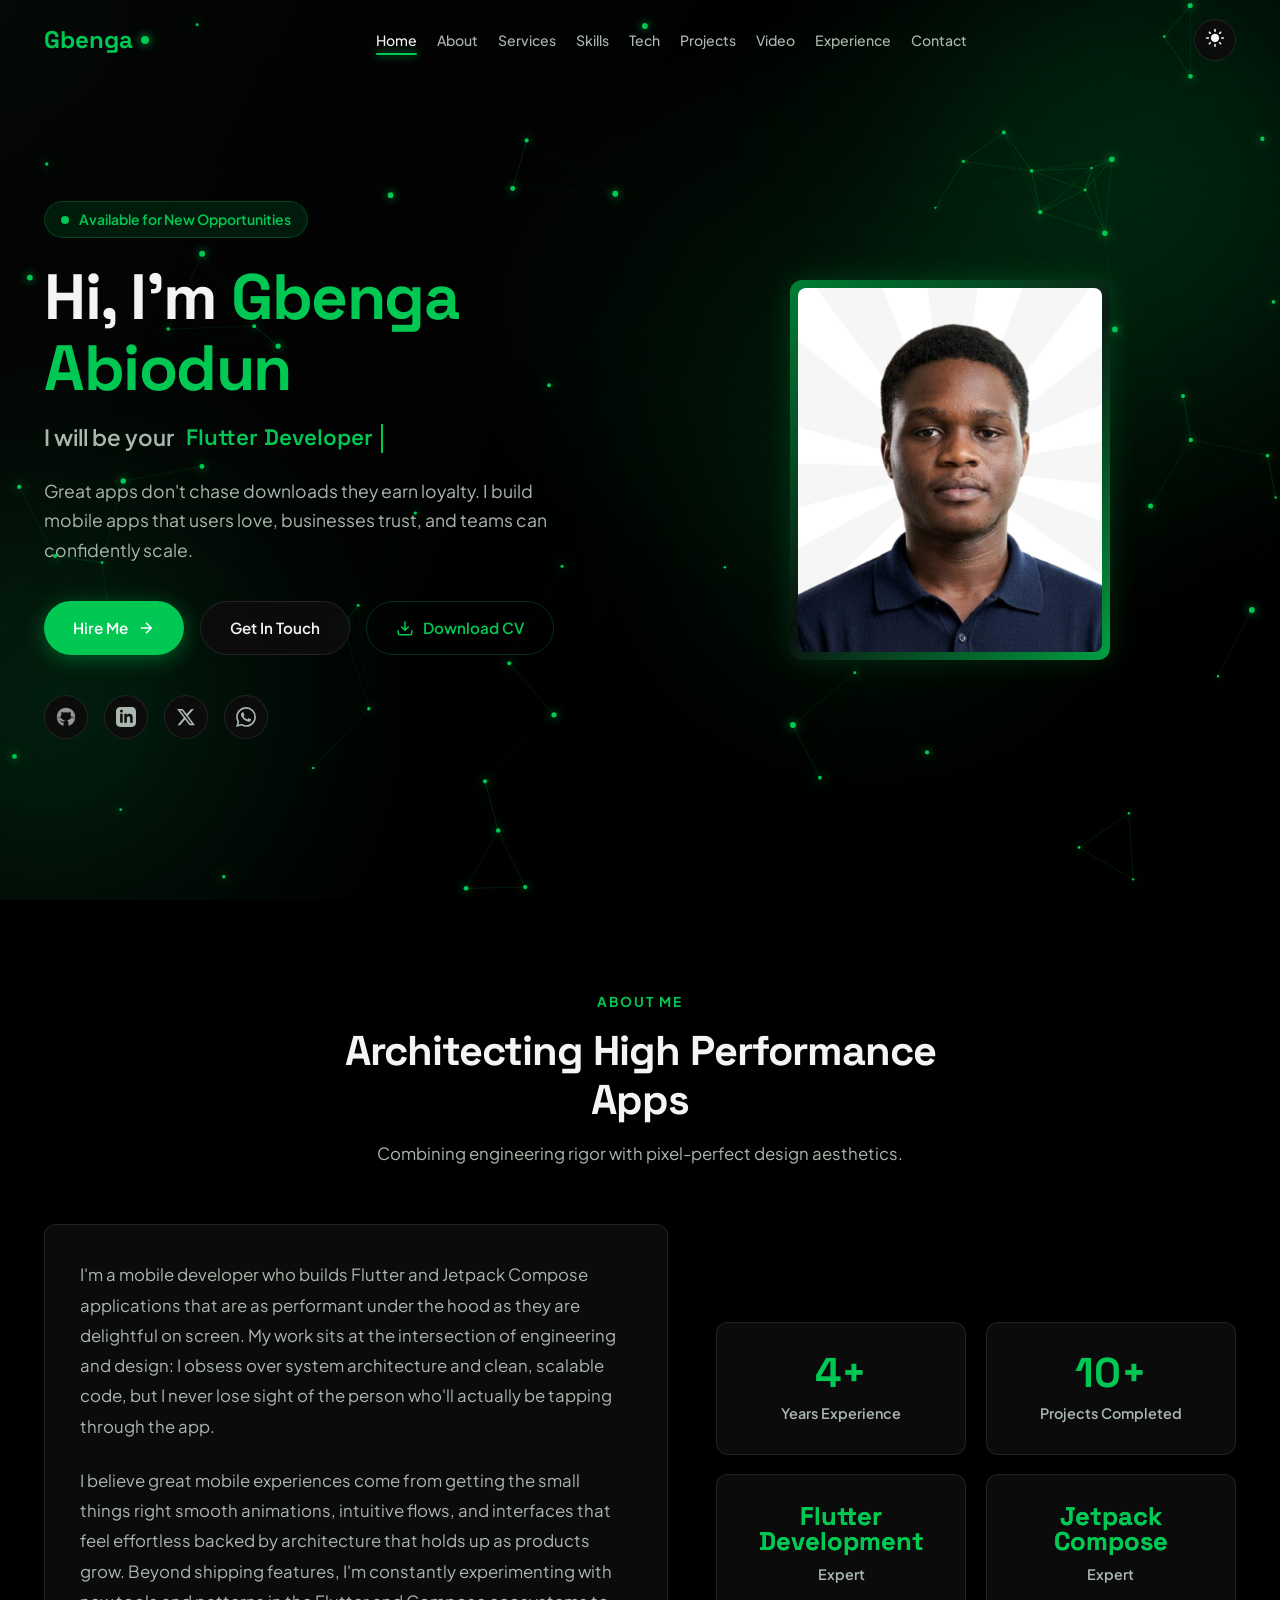
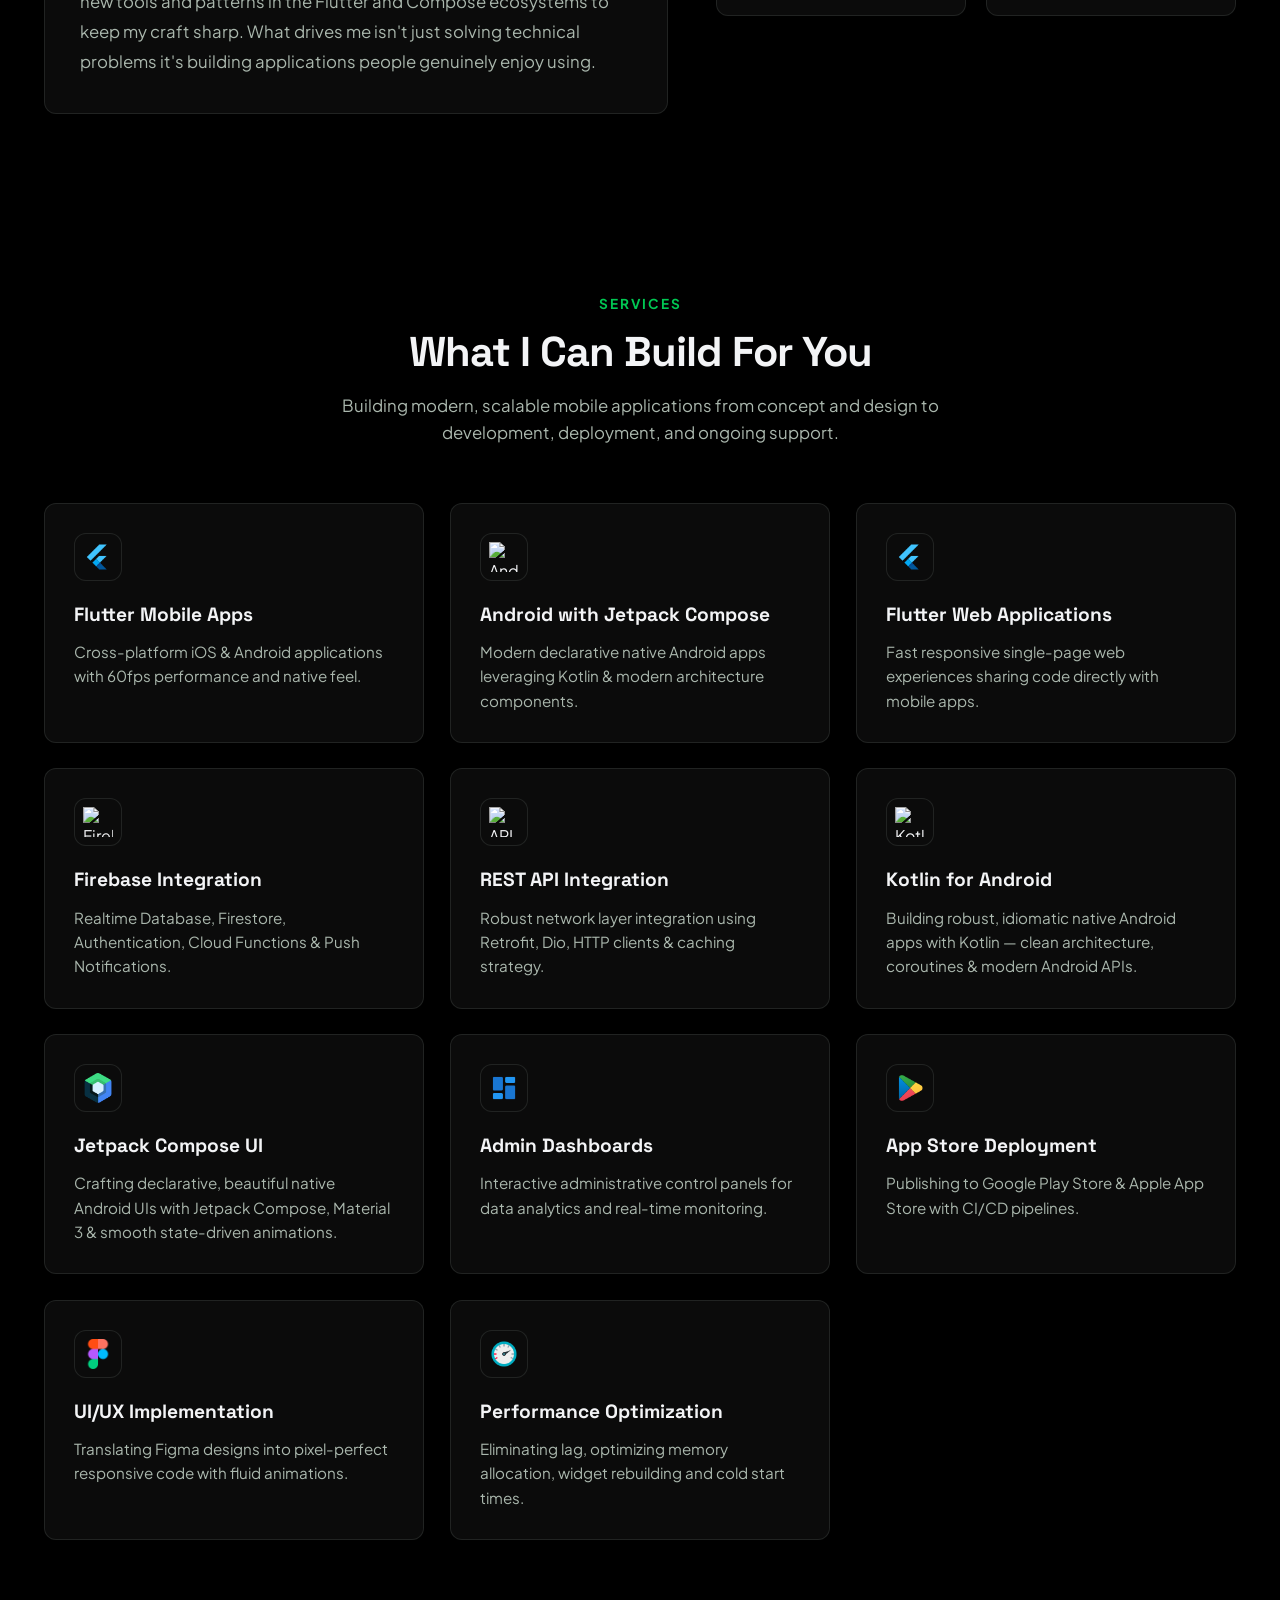
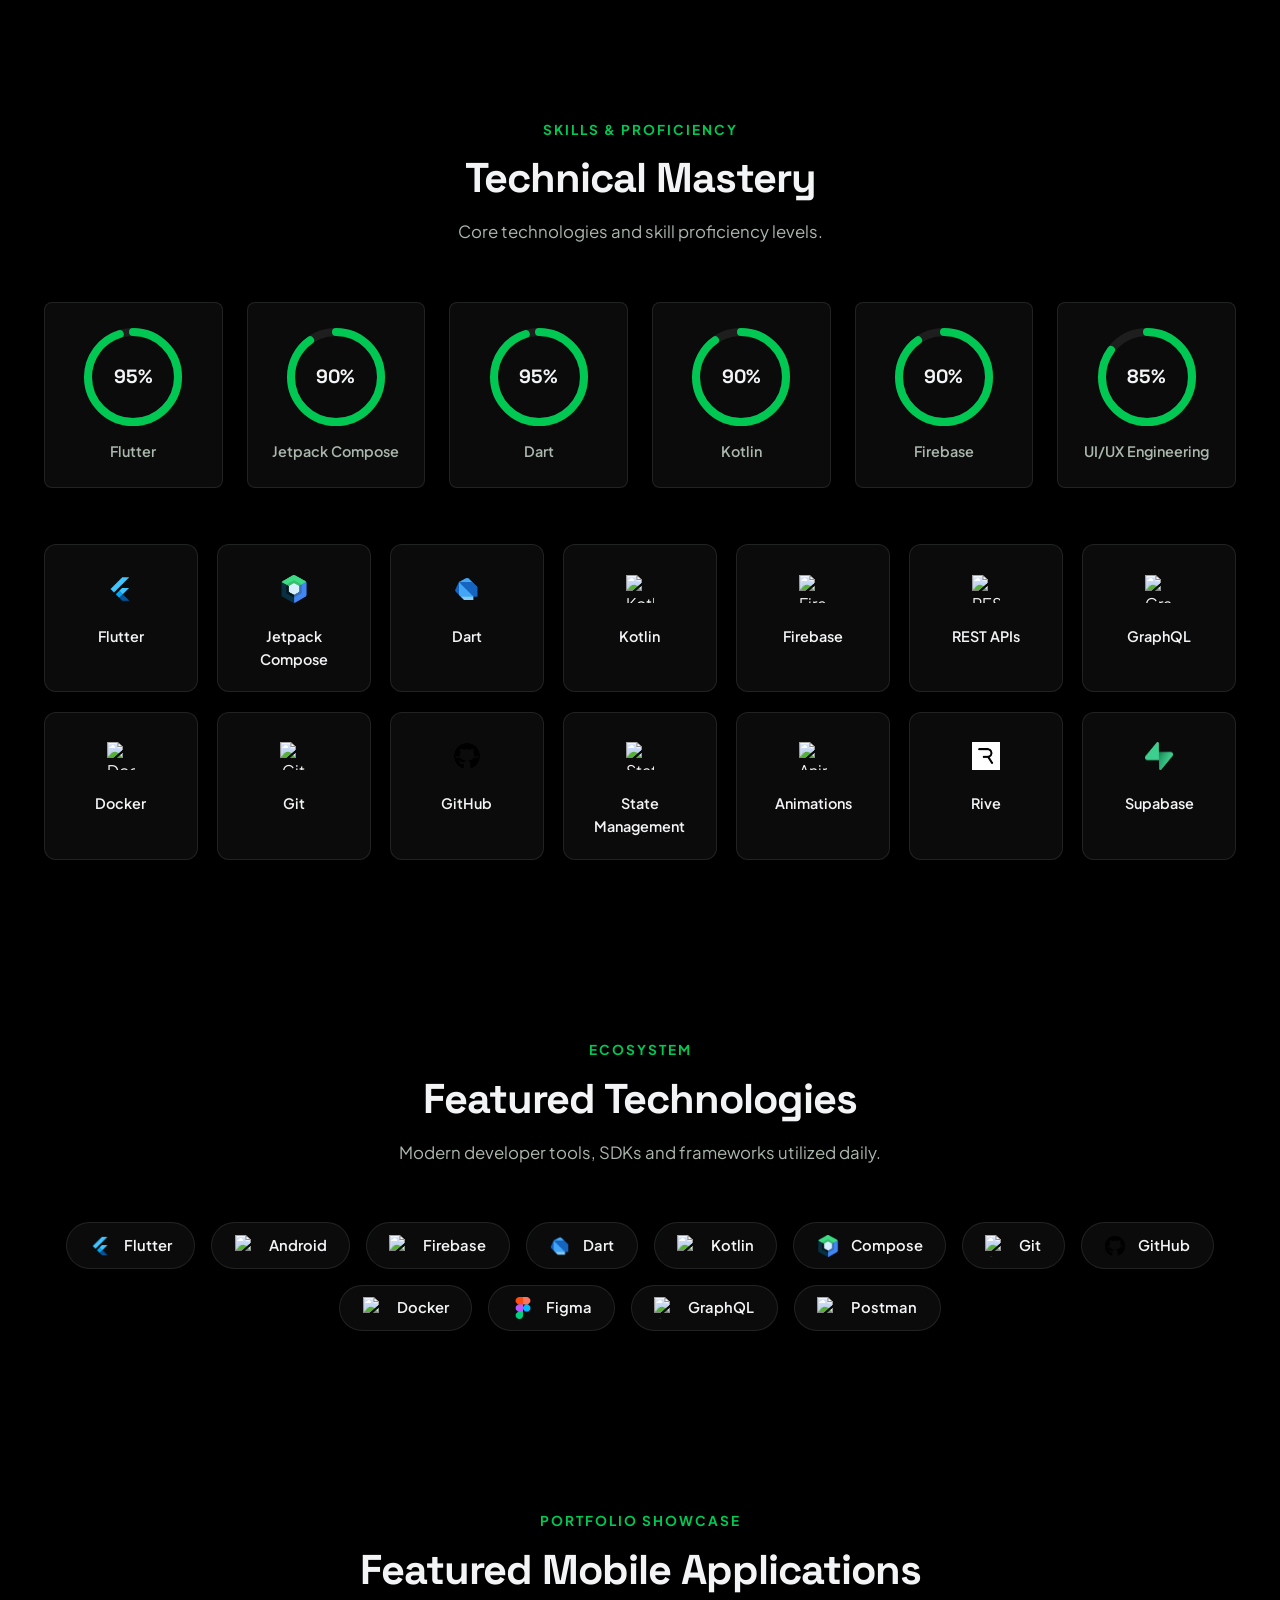
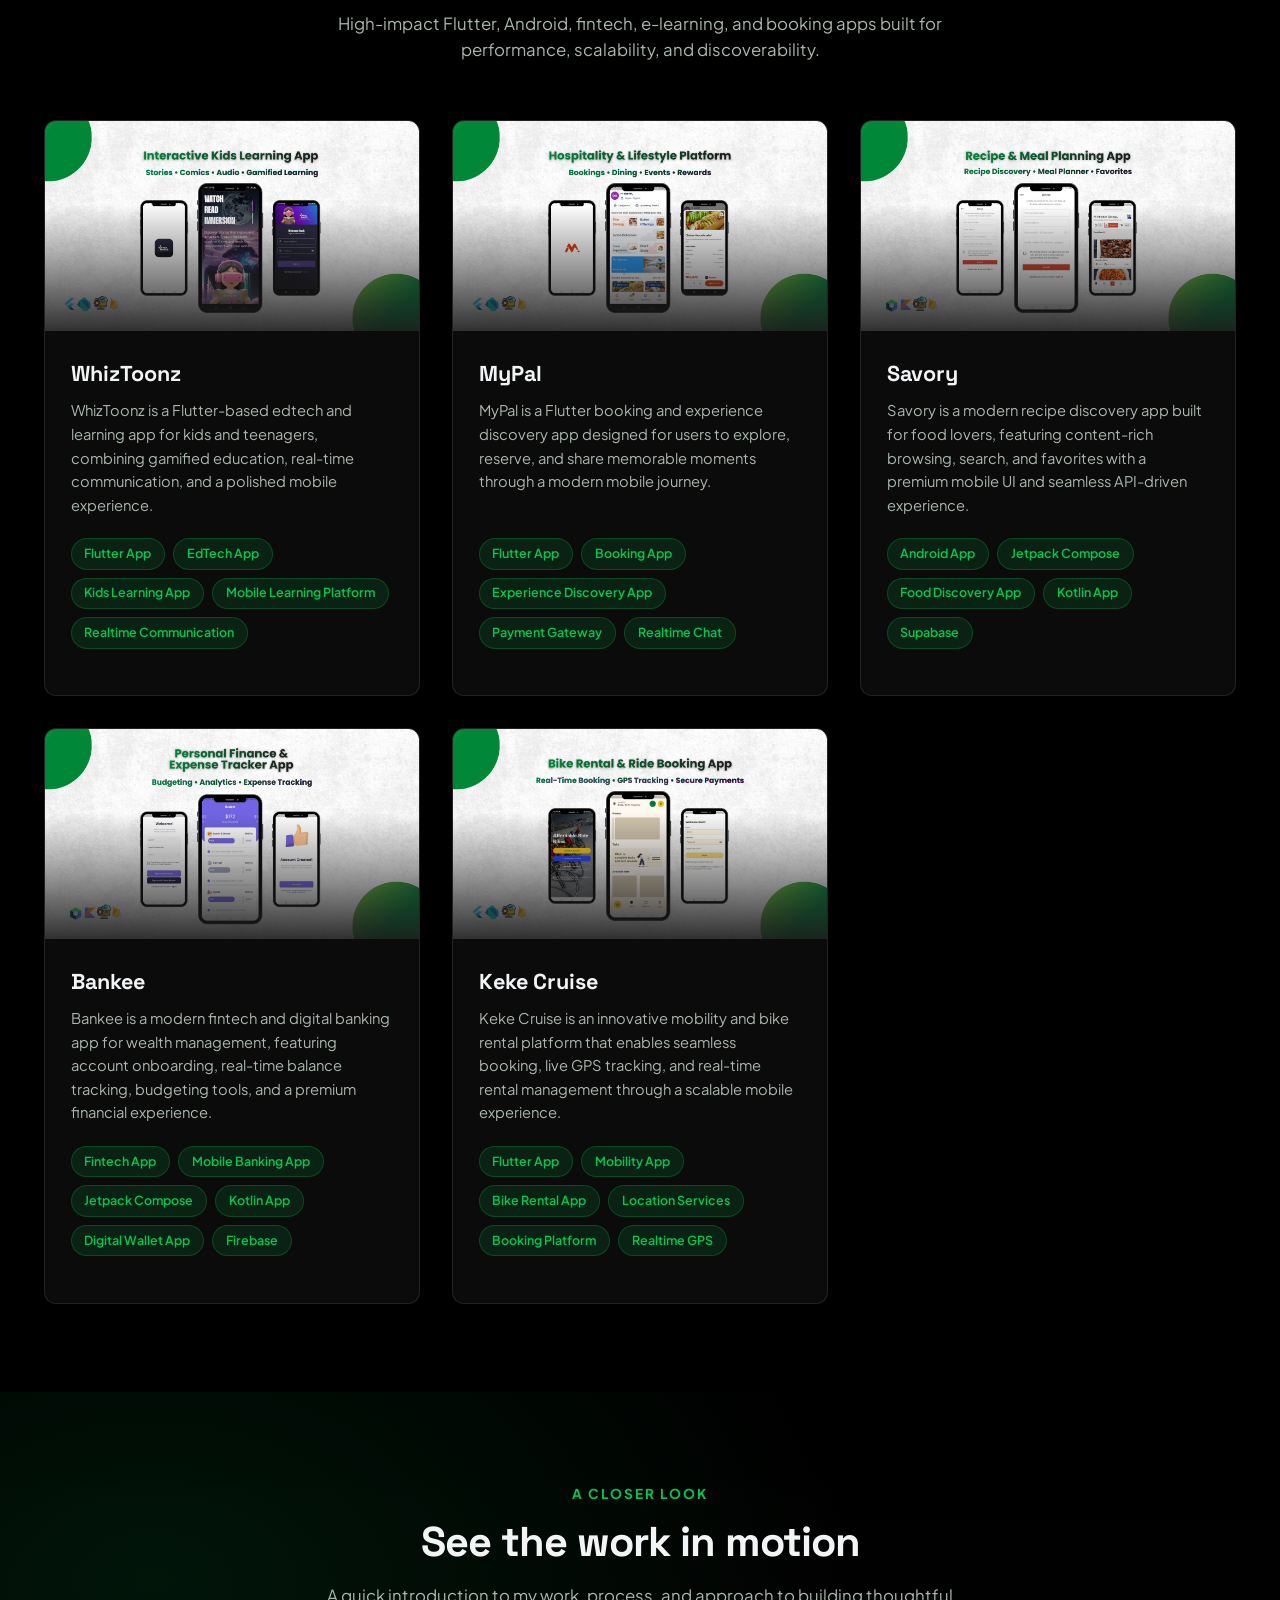
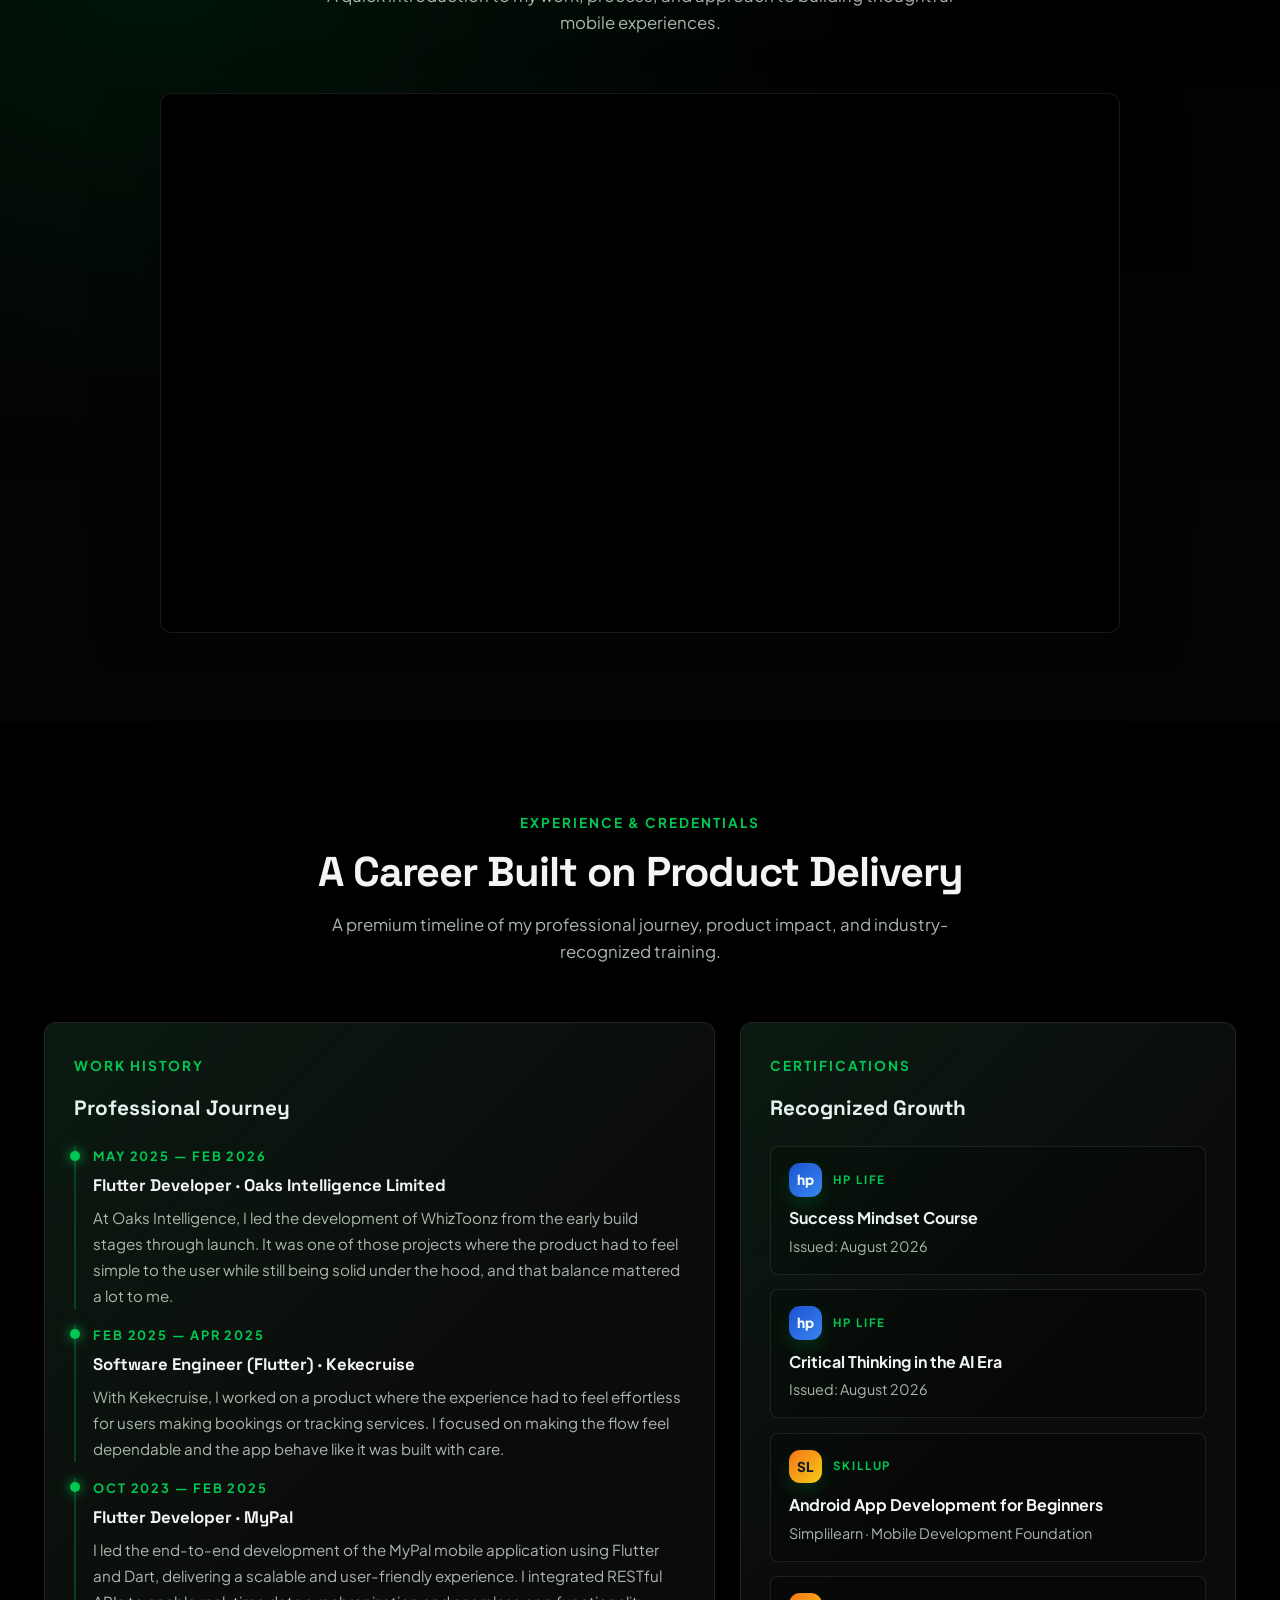
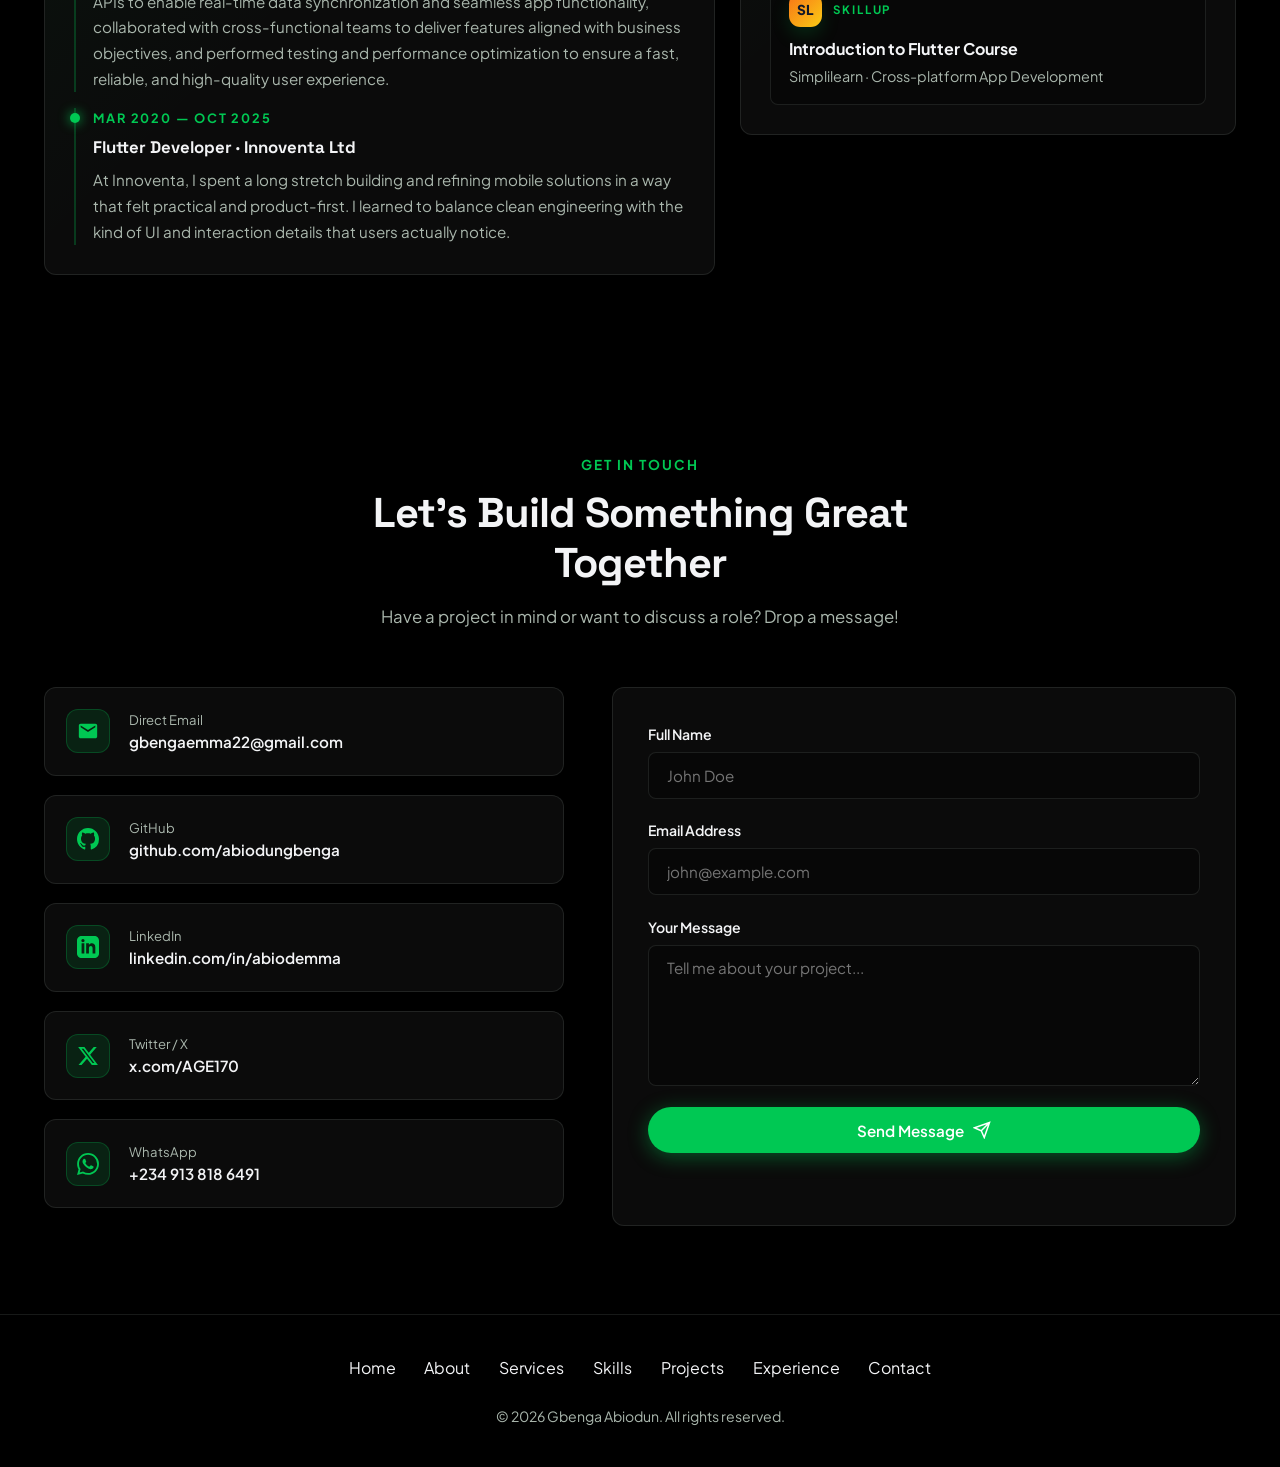
==== commit 378b8040: "Refactor code structure for improved readability and maintainability" ====
--- a/index.html
+++ b/index.html
@@ -31,7 +31,7 @@
       property="og:description"
       content="I build mobile apps that users love, businesses trust, and teams can scale with confidence."
     />
-    <meta property="og:image" content="profile.jpeg" />
+    <meta property="og:image" content="gbenga-portfolio-dp.png" />
 
     <!-- Twitter Cards -->
     <meta name="twitter:card" content="summary_large_image" />
@@ -44,7 +44,7 @@
       name="twitter:description"
       content="I build mobile apps that users love, businesses trust, and teams can scale with confidence."
     />
-    <meta name="twitter:image" content="profile.jpeg" />
+    <meta name="twitter:image" content="gbenga-portfolio-dp.png" />
 
     <!-- Favicon -->
     <link rel="icon" type="image/x-icon" href="favicon.ico" />
@@ -52,7 +52,7 @@
     <link
       rel="icon"
       type="image/svg+xml"
-      href="data:image/svg+xml,%3Csvg xmlns='http://www.w3.org/2000/svg' viewBox='0 0 64 64'%3E%3Cdefs%3E%3ClinearGradient id='g' x1='0%25' y1='0%25' x2='100%25' y2='100%25'%3E%3Cstop offset='0%25' stop-color='%23008838'/%3E%3Cstop offset='100%25' stop-color='%233cff9c'/%3E%3C/linearGradient%3E%3C/defs%3E%3Ccircle cx='32' cy='32' r='32' fill='url(%23g)'/%3E%3Ctext x='32' y='44' font-family='Arial%2CSans-serif' font-weight='700' font-size='36' fill='white' text-anchor='middle'%3EG%3C/text%3E%3C/svg%3E"
+      href="data:image/svg+xml,%3Csvg xmlns='http://www.w3.org/2000/svg' viewBox='0 0 64 64'%3E%3Cdefs%3E%3ClinearGradient id='g' x1='0%25' y1='0%25' x2='100%25' y2='100%25'%3E%3Cstop offset='0%25' stop-color='%2300c853'/%3E%3Cstop offset='100%25' stop-color='%23000000'/%3E%3C/linearGradient%3E%3C/defs%3E%3Ccircle cx='32' cy='32' r='32' fill='url(%23g)'/%3E%3Ctext x='32' y='44' font-family='Arial%2CSans-serif' font-weight='700' font-size='36' fill='white' text-anchor='middle'%3EG%3C/text%3E%3C/svg%3E"
     />
     <link rel="apple-touch-icon" href="apple-touch-icon.png" />
     <link rel="manifest" href="manifest.json" />
@@ -169,6 +169,7 @@
             <li><a href="#skills" class="nav-link">Skills</a></li>
             <li><a href="#tech" class="nav-link">Tech</a></li>
             <li><a href="#projects" class="nav-link">Projects</a></li>
+            <li><a href="#video" class="nav-link">Video</a></li>
             <li><a href="#experience" class="nav-link">Experience</a></li>
             <li><a href="#contact" class="nav-link">Contact</a></li>
           </ul>
@@ -195,6 +196,8 @@
             class="mobile-menu-btn"
             id="mobile-menu-btn"
             aria-label="Open Navigation Menu"
+            aria-controls="nav-links"
+            aria-expanded="false"
           >
             <svg
               width="24"
@@ -256,7 +259,7 @@
               </svg>
             </a>
             <a href="#contact" class="btn btn-secondary">Get In Touch</a>
-            <a href="profile.jpeg" download class="btn btn-outline">
+            <a href="gbenga-portfolio-dp.png" download class="btn btn-outline">
               <svg
                 width="18"
                 height="18"
@@ -346,7 +349,7 @@
           <div class="profile-card-glow">
             <div class="profile-card-inner">
               <img
-                src="profile.jpeg"
+                src="gbenga-portfolio-dp.png"
                 alt="Gbenga Abiodun – Flutter & Android Developer"
                 class="profile-img"
               />
@@ -628,9 +631,9 @@
                 x2="100%"
                 y2="100%"
               >
-                <stop offset="0%" stop-color="#008838" />
-                <stop offset="50%" stop-color="#00b74a" />
-                <stop offset="100%" stop-color="#3cff9c" />
+                <stop offset="0%" stop-color="#00c853" />
+                <stop offset="50%" stop-color="#00c853" />
+                <stop offset="100%" stop-color="#00c853" />
               </linearGradient>
             </defs>
           </svg>
@@ -1101,6 +1104,38 @@
       </div>
     </section>
 
+    <!-- ====================== FEATURED VIDEO ====================== -->
+    <section class="section video-section" id="video">
+      <div class="container">
+        <div class="section-header reveal-fade-up">
+          <span class="section-tag">A Closer Look</span>
+          <h2 class="section-title">See the work in motion</h2>
+          <p class="section-description">
+            A quick introduction to my work, process, and approach to building
+            thoughtful mobile experiences.
+          </p>
+        </div>
+        <div class="video-frame reveal-scale">
+          <iframe
+            src="https://www.youtube-nocookie.com/embed/2txwgtWM9-w"
+            title="Gbenga Abiodun portfolio video"
+            loading="lazy"
+            referrerpolicy="strict-origin-when-cross-origin"
+            allow="
+              accelerometer;
+              autoplay;
+              clipboard-write;
+              encrypted-media;
+              gyroscope;
+              picture-in-picture;
+              web-share;
+            "
+            allowfullscreen
+          ></iframe>
+        </div>
+      </div>
+    </section>
+
     <!-- ====================== EXPERIENCE & CERTIFICATIONS ====================== -->
     <section class="section" id="experience">
       <div class="container">
@@ -1192,7 +1227,15 @@
                 class="certification-item"
               >
                 <div class="cert-item-top">
-                  <span class="cert-logo cert-logo-hp">HP</span>
+                  <span class="cert-logo cert-logo-hp">
+                    <img
+                      class="issuer-logo"
+                      src="https://cdn.simpleicons.org/hp/0096D6"
+                      alt="HP logo"
+                      loading="lazy"
+                    />
+                    <span class="issuer-fallback" aria-hidden="true">hp</span>
+                  </span>
                   <span class="cert-badge">HP LIFE</span>
                 </div>
                 <h4 class="cert-title">Success Mindset Course</h4>
@@ -1206,7 +1249,15 @@
                 class="certification-item"
               >
                 <div class="cert-item-top">
-                  <span class="cert-logo cert-logo-hp">HP</span>
+                  <span class="cert-logo cert-logo-hp">
+                    <img
+                      class="issuer-logo"
+                      src="https://cdn.simpleicons.org/hp/0096D6"
+                      alt="HP logo"
+                      loading="lazy"
+                    />
+                    <span class="issuer-fallback" aria-hidden="true">hp</span>
+                  </span>
                   <span class="cert-badge">HP LIFE</span>
                 </div>
                 <h4 class="cert-title">Critical Thinking in the AI Era</h4>
@@ -1220,7 +1271,15 @@
                 class="certification-item"
               >
                 <div class="cert-item-top">
-                  <span class="cert-logo cert-logo-simplilearn">SL</span>
+                  <span class="cert-logo cert-logo-simplilearn">
+                    <img
+                      class="issuer-logo"
+                      src="https://cdn.simpleicons.org/simplilearn/F36F21"
+                      alt="Simplilearn logo"
+                      loading="lazy"
+                    />
+                    <span class="issuer-fallback" aria-hidden="true">SL</span>
+                  </span>
                   <span class="cert-badge">SkillUp</span>
                 </div>
                 <h4 class="cert-title">
@@ -1238,7 +1297,15 @@
                 class="certification-item"
               >
                 <div class="cert-item-top">
-                  <span class="cert-logo cert-logo-simplilearn">SL</span>
+                  <span class="cert-logo cert-logo-simplilearn">
+                    <img
+                      class="issuer-logo"
+                      src="https://cdn.simpleicons.org/simplilearn/F36F21"
+                      alt="Simplilearn logo"
+                      loading="lazy"
+                    />
+                    <span class="issuer-fallback" aria-hidden="true">SL</span>
+                  </span>
                   <span class="cert-badge">SkillUp</span>
                 </div>
                 <h4 class="cert-title">Introduction to Flutter Course</h4>
@@ -1455,7 +1522,7 @@
               </svg>
             </button>
 
-            <p id="form-status"></p>
+            <p id="form-status" role="status" aria-live="polite"></p>
           </form>
         </div>
       </div>
--- a/style.css
+++ b/style.css
@@ -8,24 +8,24 @@
    -------------------------------------------------------------------------- */
 :root {
   /* Brand Colors */
-  --primary: #008838;
-  --primary-hover: #00a644;
-  --primary-light: #00b74a;
-  --primary-glow: #3cff9c;
-  --primary-subtle: rgba(0, 136, 56, 0.15);
-  --primary-border: rgba(0, 255, 120, 0.25);
+  --primary: #00c853;
+  --primary-hover: #00c853;
+  --primary-light: #00c853;
+  --primary-glow: #00c853;
+  --primary-subtle: rgba(0, 200, 83, 0.12);
+  --primary-border: rgba(0, 200, 83, 0.24);
 
   /* Gradients */
   --grad-primary: linear-gradient(
     135deg,
-    #008838 0%,
-    #00b74a 50%,
-    #3cff9c 100%
+    #00c853 0%,
+    #00c853 55%,
+    #00c853 100%
   );
-  --grad-dark-surface: linear-gradient(145deg, #1b1b1c 0%, #2d2d2f 100%);
+  --grad-dark-surface: linear-gradient(145deg, #000000 0%, #101010 100%);
   --grad-glow: radial-gradient(
     circle at center,
-    rgba(60, 255, 156, 0.15) 0%,
+    rgba(0, 200, 83, 0.15) 0%,
     transparent 70%
   );
 
@@ -36,26 +36,26 @@
   --font-heading: "Space Grotesk", var(--font-main);
 
   /* Dark Theme Default Variables */
-  --bg-body: #1b1b1c;
-  --bg-card: rgba(45, 45, 47, 0.6);
-  --bg-card-hover: rgba(55, 55, 60, 0.85);
-  --bg-nav: rgba(27, 27, 28, 0.85);
-  --bg-input: rgba(35, 35, 38, 0.8);
+  --bg-body: #000000;
+  --bg-card: rgba(12, 12, 12, 0.92);
+  --bg-card-hover: rgba(22, 22, 22, 0.98);
+  --bg-nav: rgba(0, 0, 0, 0.94);
+  --bg-input: rgba(8, 8, 8, 0.94);
 
   --text-main: #f3f4f6;
-  --text-muted: #9ca3af;
-  --text-inverse: #0f172a;
-
-  --border-color: rgba(255, 255, 255, 0.08);
-  --border-hover: rgba(0, 255, 120, 0.4);
+  --text-muted: #aab7ad;
+  --text-inverse: #000000;
+
+  --border-color: rgba(226, 239, 229, 0.1);
+  --border-hover: rgba(0, 200, 83, 0.48);
 
   --shadow-sm: 0 4px 20px rgba(0, 0, 0, 0.3);
   --shadow-lg: 0 12px 40px rgba(0, 0, 0, 0.6);
-  --shadow-glow: 0 0 35px rgba(0, 255, 120, 0.25);
+  --shadow-glow: 0 0 28px rgba(0, 200, 83, 0.18);
 
   --radius-sm: 8px;
-  --radius-md: 16px;
-  --radius-lg: 24px;
+  --radius-md: 8px;
+  --radius-lg: 12px;
   --radius-full: 9999px;
 
   --transition-fast: 0.2s cubic-bezier(0.16, 1, 0.3, 1);
@@ -90,14 +90,14 @@
   --text-inverse: #ffffff;
 
   --border-color: rgba(0, 0, 0, 0.08);
-  --border-hover: rgba(0, 136, 56, 0.5);
-  --primary-glow: #0e7a3b;
-  --primary-subtle: rgba(0, 136, 56, 0.12);
-  --primary-border: rgba(0, 136, 56, 0.2);
+  --border-hover: rgba(0, 200, 83, 0.5);
+  --primary-glow: #00c853;
+  --primary-subtle: rgba(0, 200, 83, 0.1);
+  --primary-border: rgba(0, 200, 83, 0.22);
 
   --shadow-sm: 0 4px 20px rgba(0, 0, 0, 0.06);
-  --shadow-lg: 0 16px 40px rgba(0, 136, 56, 0.08);
-  --shadow-glow: 0 0 30px rgba(0, 136, 56, 0.2);
+  --shadow-lg: 0 16px 40px rgba(0, 200, 83, 0.08);
+  --shadow-glow: 0 0 24px rgba(0, 200, 83, 0.14);
 }
 
 /* --------------------------------------------------------------------------
@@ -168,7 +168,7 @@
 }
 
 ::-webkit-scrollbar-thumb {
-  background: rgba(0, 136, 56, 0.4);
+  background: rgba(0, 200, 83, 0.4);
   border-radius: var(--radius-full);
   border: 2px solid var(--bg-body);
 }
@@ -219,8 +219,8 @@
   margin-left: -300px;
   background: radial-gradient(
     circle,
-    rgba(0, 255, 120, 0.08) 0%,
-    rgba(0, 136, 56, 0.03) 40%,
+    rgba(0, 200, 83, 0.08) 0%,
+    rgba(0, 200, 83, 0.03) 40%,
     transparent 70%
   );
   pointer-events: none;
@@ -235,7 +235,7 @@
 #preloader {
   position: fixed;
   inset: 0;
-  background-color: #1b1b1c;
+  background-color: #000000;
   z-index: 9999;
   display: flex;
   flex-direction: column;
@@ -462,7 +462,7 @@
 .blob-1 {
   width: 450px;
   height: 450px;
-  background: #008838;
+  background: #00c853;
   top: -100px;
   right: -100px;
 }
@@ -470,7 +470,7 @@
 .blob-2 {
   width: 400px;
   height: 400px;
-  background: #00b74a;
+  background: #00c853;
   bottom: 0px;
   left: -150px;
   animation-delay: -6s;
@@ -479,7 +479,7 @@
 .blob-3 {
   width: 300px;
   height: 300px;
-  background: #3cff9c;
+  background: #00c853;
   top: 40%;
   right: 20%;
   opacity: 0.15;
@@ -599,12 +599,12 @@
 .btn-primary {
   background: var(--grad-primary);
   color: #ffffff;
-  box-shadow: 0 4px 20px rgba(0, 136, 56, 0.4);
+  box-shadow: 0 4px 20px rgba(0, 200, 83, 0.4);
 }
 
 .btn-primary:hover {
   transform: translateY(-2px);
-  box-shadow: 0 8px 30px rgba(0, 255, 120, 0.5);
+  box-shadow: 0 8px 30px rgba(0, 200, 83, 0.5);
 }
 
 .btn-secondary {
@@ -680,9 +680,9 @@
   padding: 8px;
   background: linear-gradient(
     135deg,
-    rgba(0, 136, 56, 0.6) 0%,
+    rgba(0, 200, 83, 0.6) 0%,
     rgba(27, 27, 28, 0.4) 50%,
-    rgba(60, 255, 156, 0.8) 100%
+    rgba(0, 200, 83, 0.8) 100%
   );
   box-shadow: var(--shadow-glow);
   animation: floatImage 6s ease-in-out infinite alternate;
@@ -1201,7 +1201,7 @@
   content: "";
   position: absolute;
   inset: 0;
-  background: linear-gradient(135deg, rgba(0, 136, 56, 0.08), transparent 55%);
+  background: linear-gradient(135deg, rgba(0, 200, 83, 0.08), transparent 55%);
   pointer-events: none;
 }
 
@@ -1225,7 +1225,7 @@
 .experience-item {
   position: relative;
   padding-left: 1.1rem;
-  border-left: 2px solid rgba(0, 136, 56, 0.25);
+  border-left: 2px solid rgba(0, 200, 83, 0.25);
 }
 
 .experience-item::before {
@@ -1311,6 +1311,32 @@
 .cert-logo-simplilearn {
   background: linear-gradient(135deg, #f97316, #facc15);
   color: #111827;
+}
+
+.issuer-logo {
+  width: 1.35rem;
+  height: 1.35rem;
+  object-fit: contain;
+}
+
+.issuer-fallback {
+  display: none;
+  font-size: 0.85rem;
+  font-weight: 800;
+  letter-spacing: 0;
+}
+
+.issuer-logo:not([src]),
+.issuer-logo[src=""] {
+  display: none;
+}
+
+.issuer-logo[hidden] {
+  display: none;
+}
+
+.issuer-logo[hidden] + .issuer-fallback {
+  display: inline;
 }
 
 .cert-badge {
@@ -1351,7 +1377,7 @@
     180deg,
     var(--primary) 0%,
     var(--primary-glow) 50%,
-    rgba(0, 136, 56, 0.1) 100%
+    rgba(0, 200, 83, 0.1) 100%
   );
   transform: translateX(-50%);
 }
@@ -1587,7 +1613,7 @@
   opacity: 0;
   visibility: hidden;
   transition: all var(--transition-normal);
-  box-shadow: 0 4px 20px rgba(0, 136, 56, 0.5);
+  box-shadow: 0 4px 20px rgba(0, 200, 83, 0.5);
 }
 
 #scroll-to-top.show {
@@ -1597,7 +1623,7 @@
 
 #scroll-to-top:hover {
   transform: translateY(-4px) scale(1.1);
-  box-shadow: 0 8px 30px rgba(0, 255, 120, 0.6);
+  box-shadow: 0 8px 30px rgba(0, 200, 83, 0.6);
 }
 
 #scroll-to-top svg {
@@ -1984,3 +2010,123 @@
     line-height: 1.05;
   }
 }
+
+.video-section {
+  position: relative;
+  overflow: hidden;
+  background:
+    radial-gradient(ellipse at 12% 20%, rgba(0, 200, 83, 0.1), transparent 44%),
+    linear-gradient(180deg, transparent, rgba(255, 255, 255, 0.018));
+}
+
+.video-frame {
+  max-width: 960px;
+  margin: 0 auto;
+  aspect-ratio: 16 / 9;
+  overflow: hidden;
+  border: 1px solid var(--border-color);
+  border-radius: var(--radius-lg);
+  background: #000000;
+  box-shadow: 0 24px 70px rgba(0, 0, 0, 0.28);
+}
+
+.video-frame iframe {
+  display: block;
+  width: 100%;
+  height: 100%;
+  border: 0;
+}
+
+.nav-links {
+  gap: 1.25rem;
+}
+
+.nav-link {
+  font-size: 0.88rem;
+}
+
+.hero {
+  background:
+    radial-gradient(
+      ellipse at 76% 35%,
+      rgba(0, 200, 83, 0.11),
+      transparent 38%
+    ),
+    linear-gradient(115deg, rgba(255, 255, 255, 0.018), transparent 58%);
+}
+
+.bg-blob {
+  opacity: 0.16;
+  filter: blur(120px);
+}
+
+#mouse-spotlight {
+  opacity: 0.35;
+}
+
+.service-card,
+.project-card,
+.stat-box,
+.skill-card,
+.contact-info-card,
+.contact-form,
+.about-card,
+.experience-card,
+.certification-card {
+  border-radius: var(--radius-lg);
+}
+
+.service-card:hover,
+.project-card:hover,
+.certification-item:hover {
+  border-color: var(--border-hover);
+}
+
+.certification-item {
+  border-radius: var(--radius-md);
+}
+
+.certification-item:focus-visible,
+.nav-link:focus-visible,
+.btn:focus-visible,
+.theme-toggle-btn:focus-visible,
+.mobile-menu-btn:focus-visible {
+  outline: 2px solid var(--primary-glow);
+  outline-offset: 4px;
+}
+
+@media (max-width: 992px) {
+  .nav-links {
+    gap: 1.45rem;
+  }
+}
+
+@media (max-width: 768px) {
+  .nav-links {
+    gap: 1.25rem;
+  }
+
+  .nav-links[aria-hidden="true"] {
+    visibility: hidden;
+  }
+
+  .nav-links.active {
+    visibility: visible;
+  }
+}
+
+@media (prefers-reduced-motion: reduce) {
+  *,
+  *::before,
+  *::after {
+    scroll-behavior: auto !important;
+    animation-duration: 0.01ms !important;
+    animation-iteration-count: 1 !important;
+    transition-duration: 0.01ms !important;
+  }
+
+  #mouse-spotlight,
+  #hero-canvas {
+    display: none;
+  }
+}
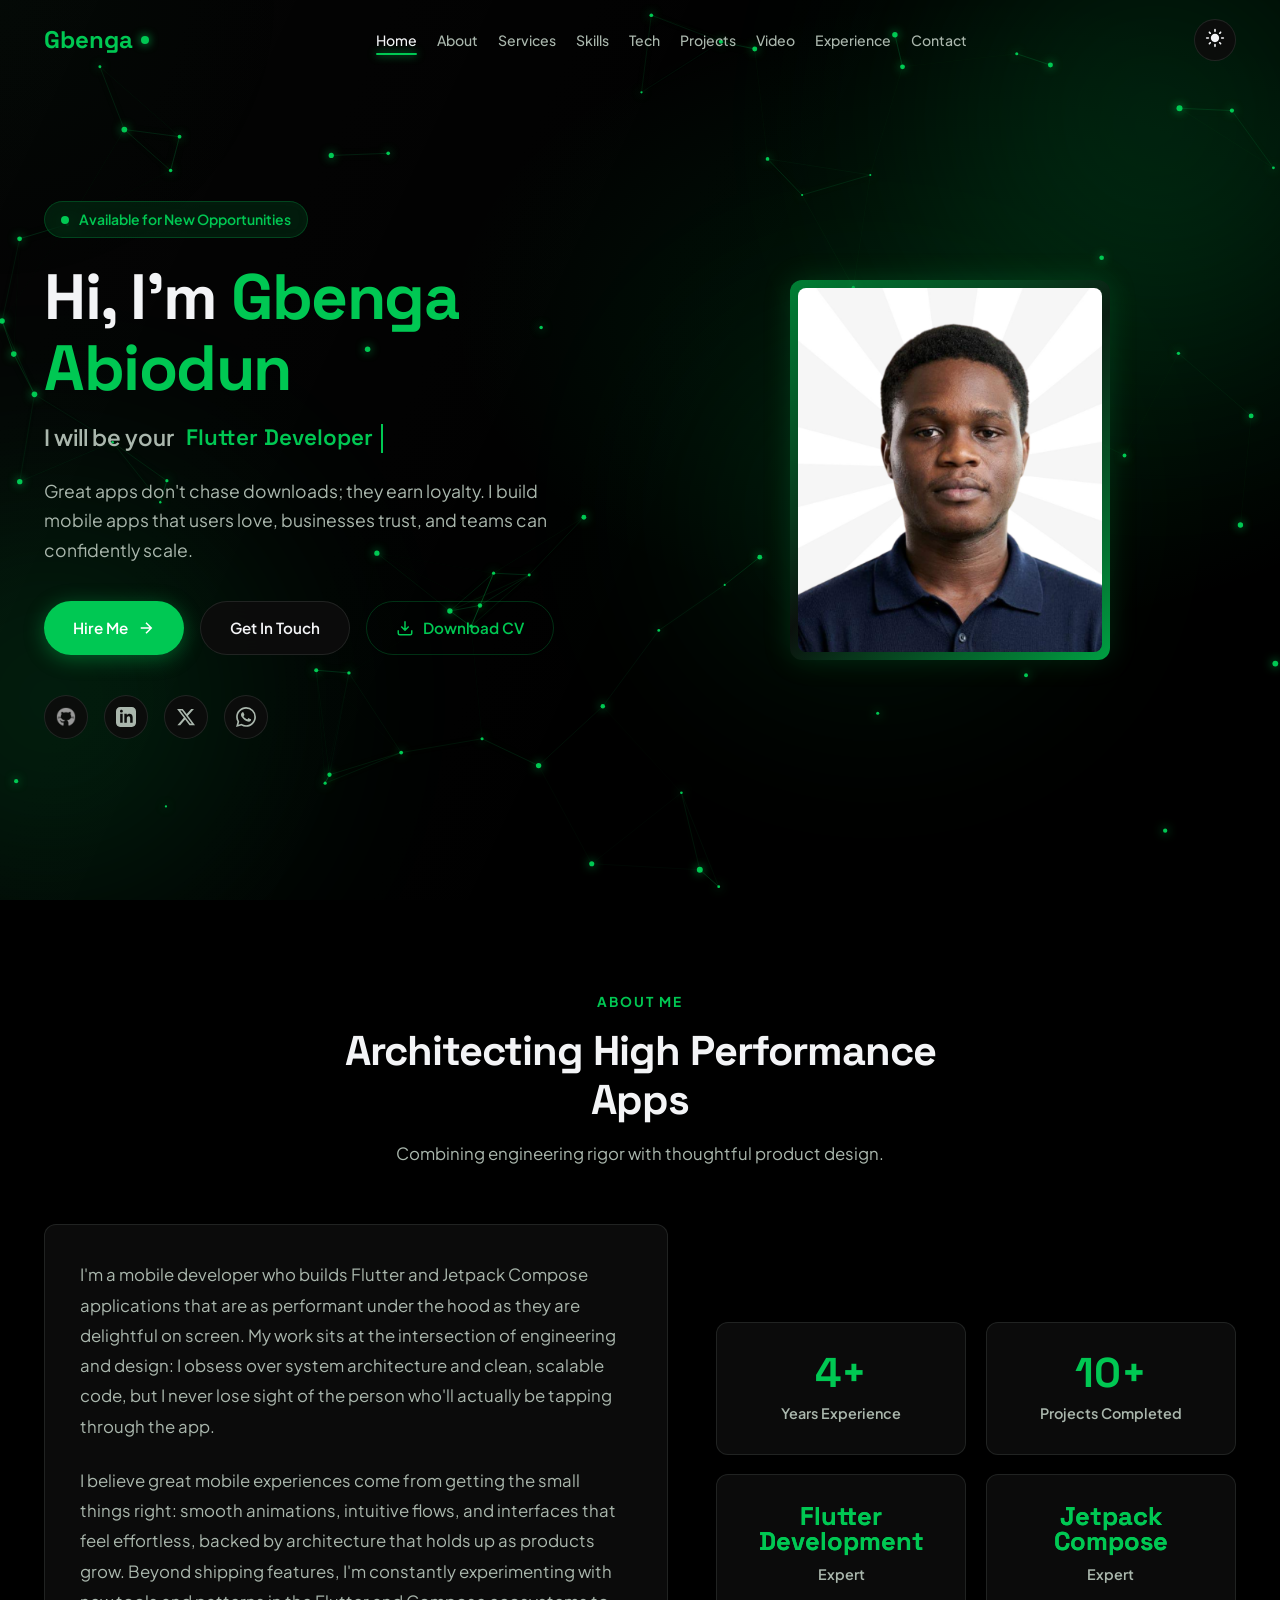
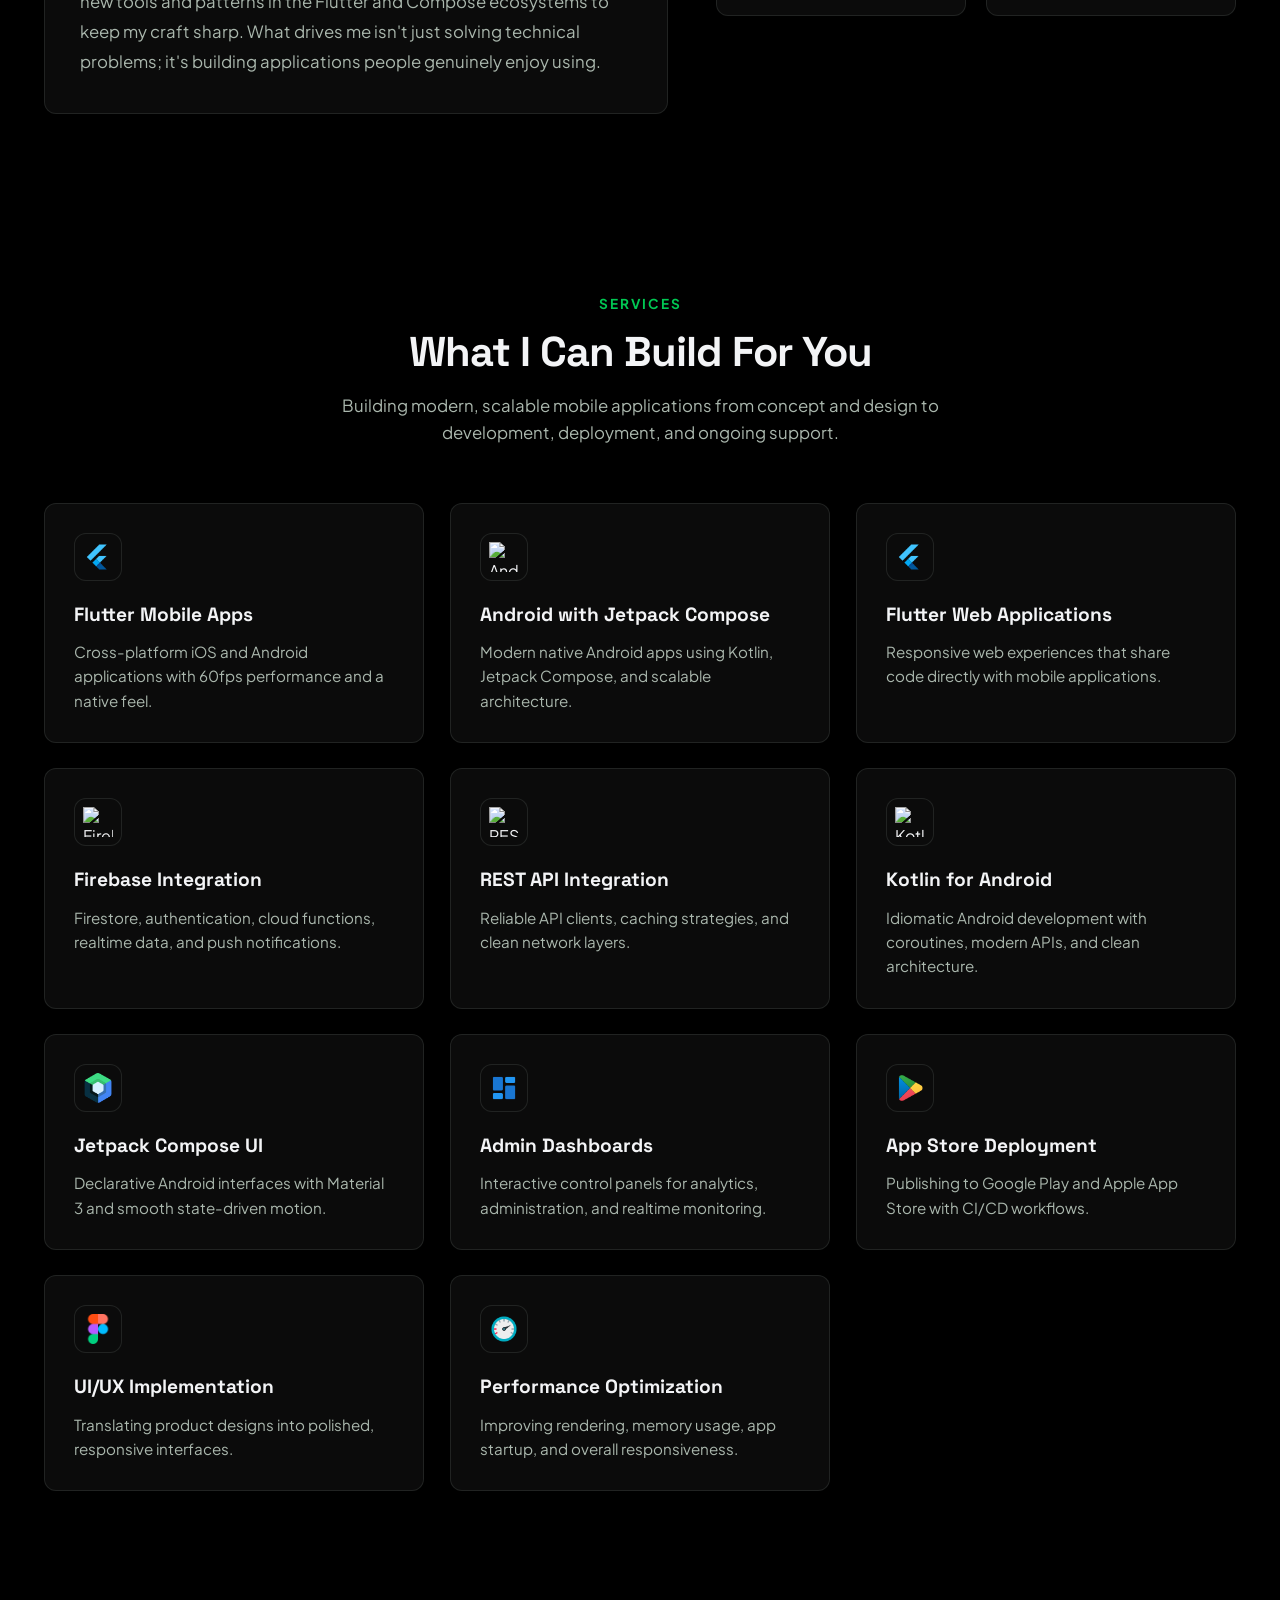
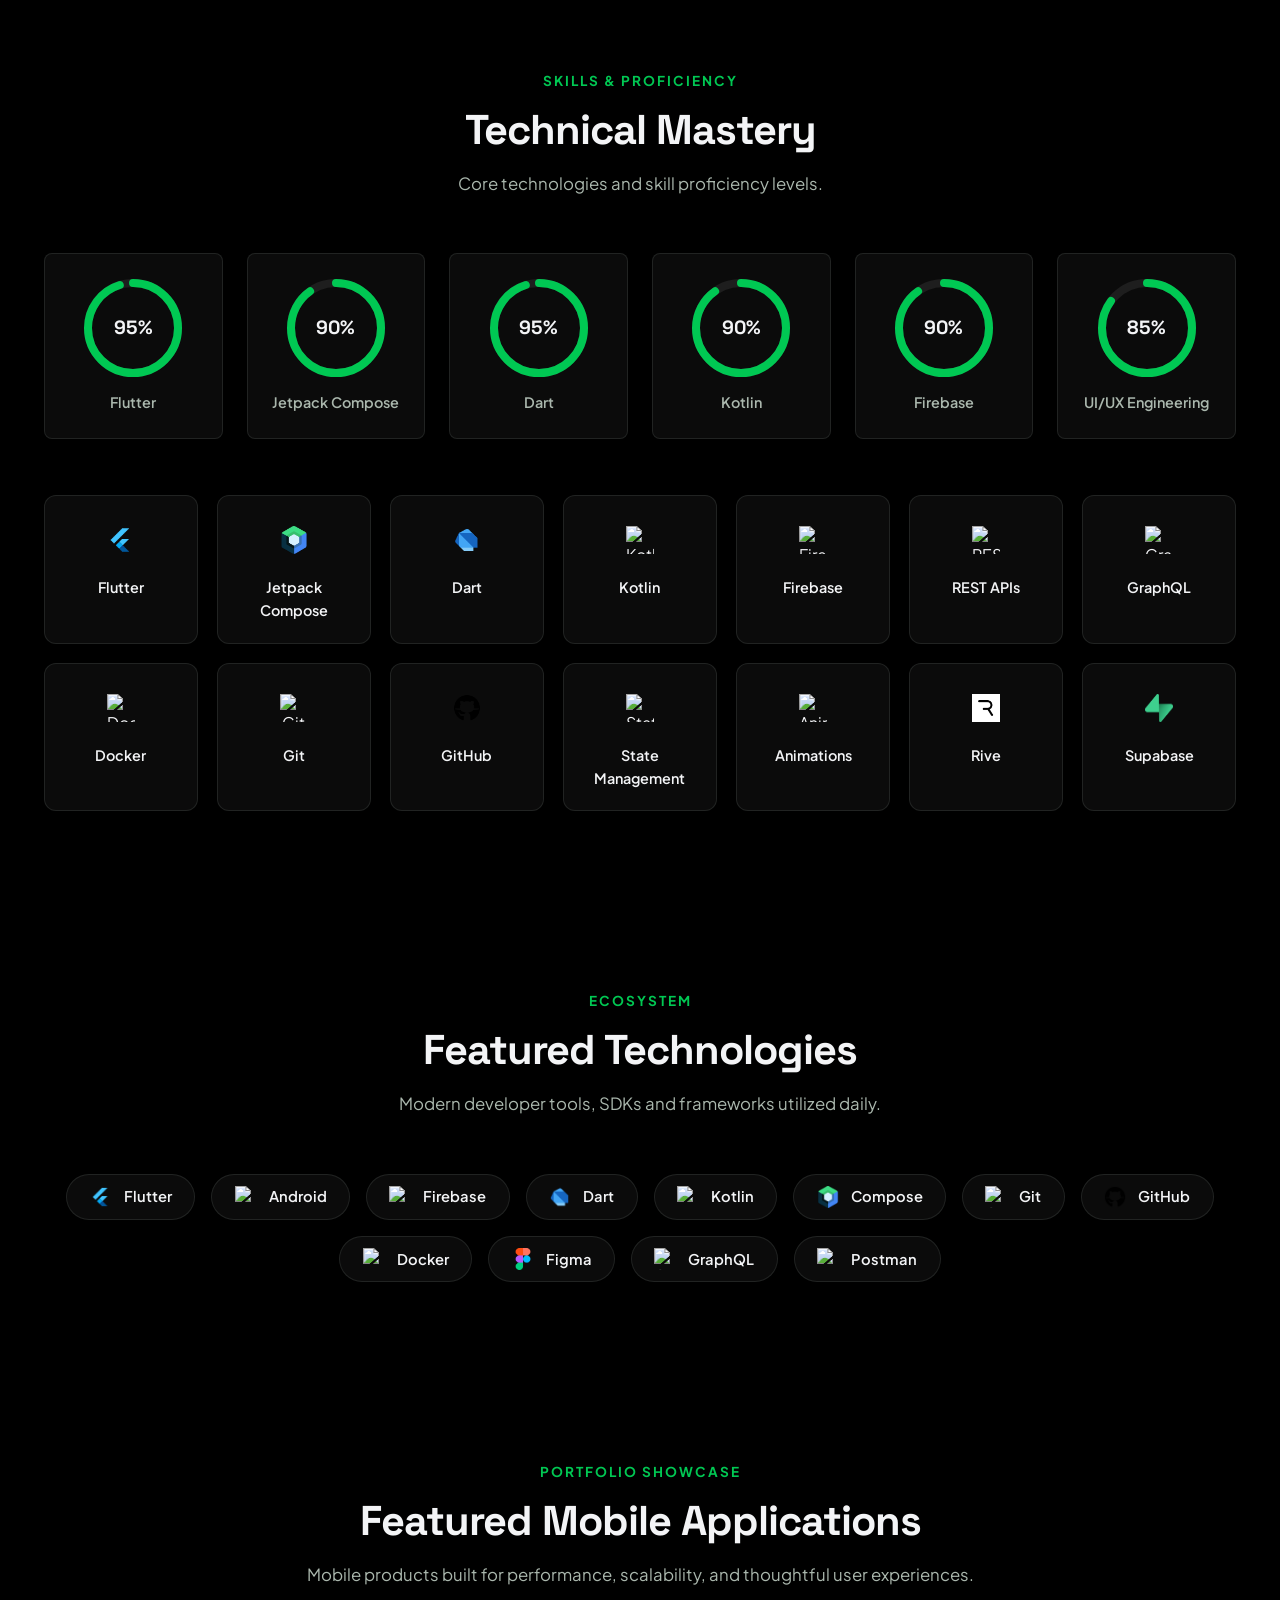
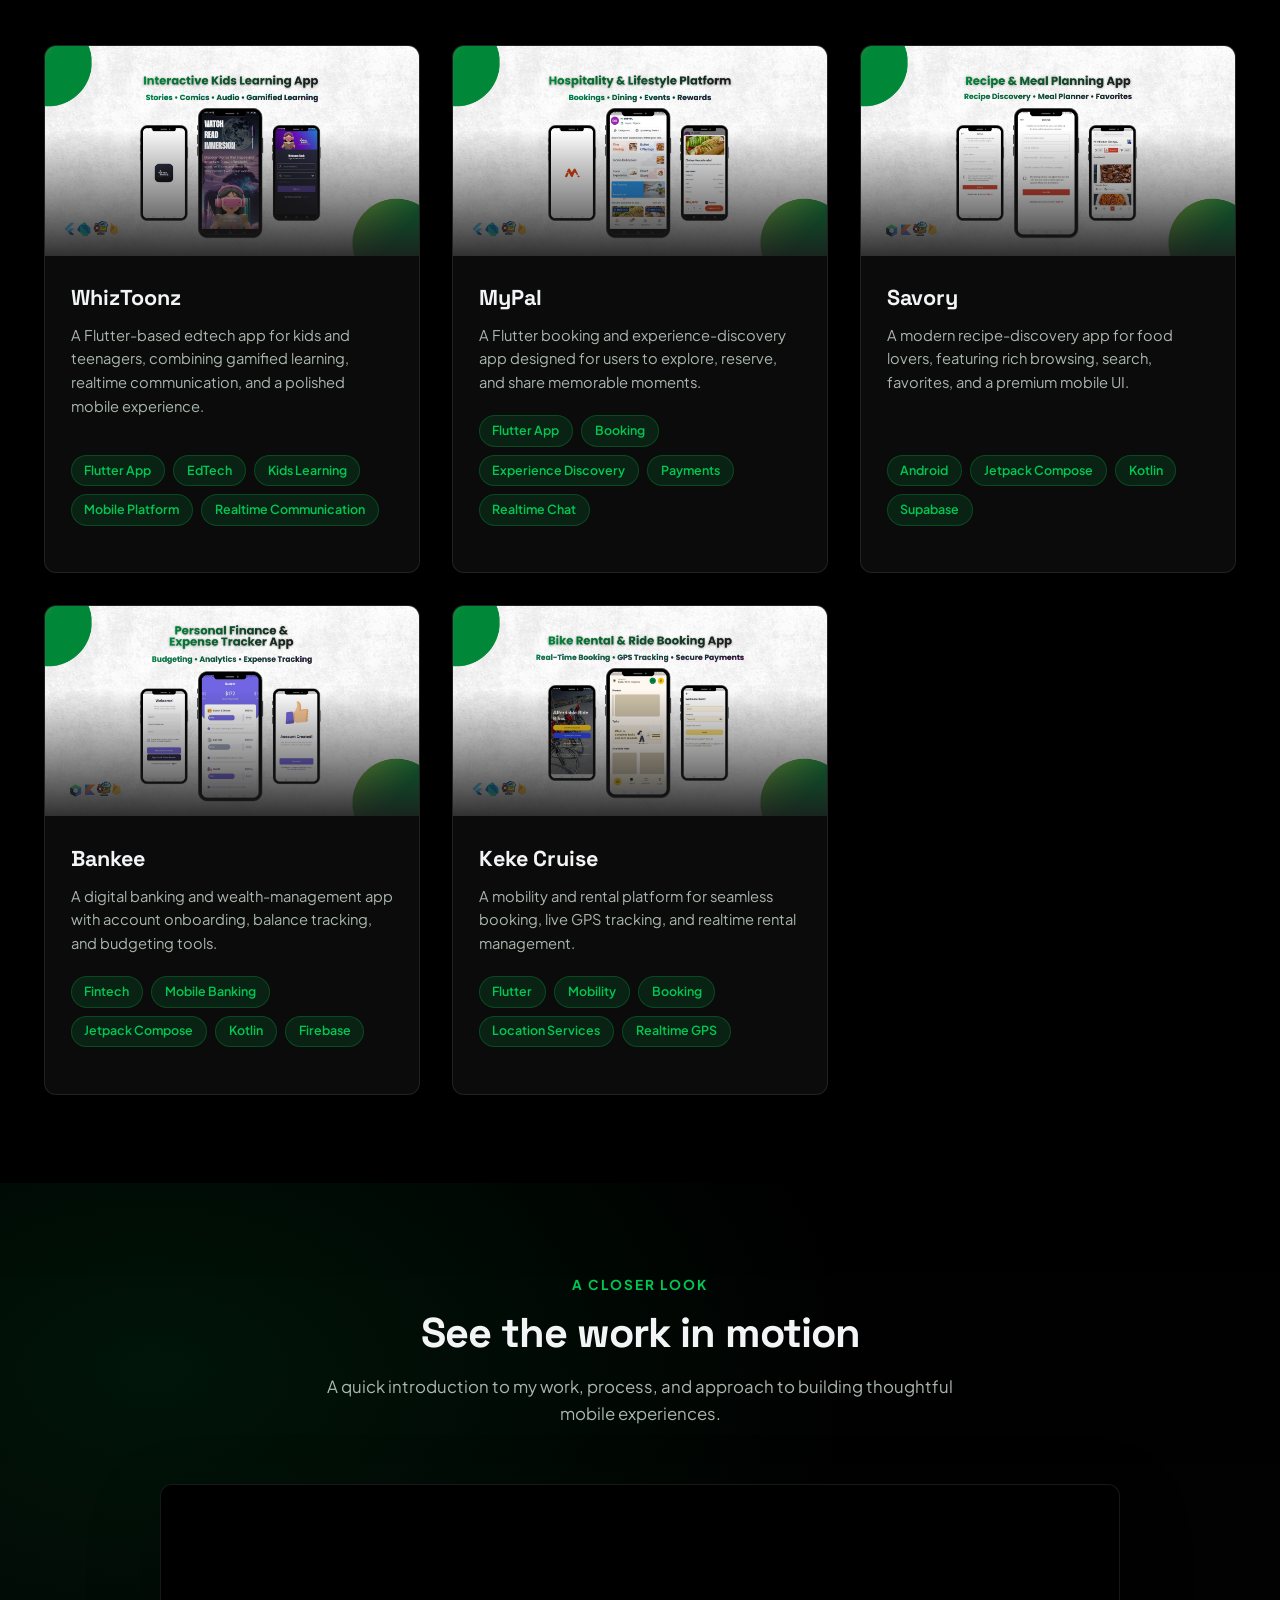
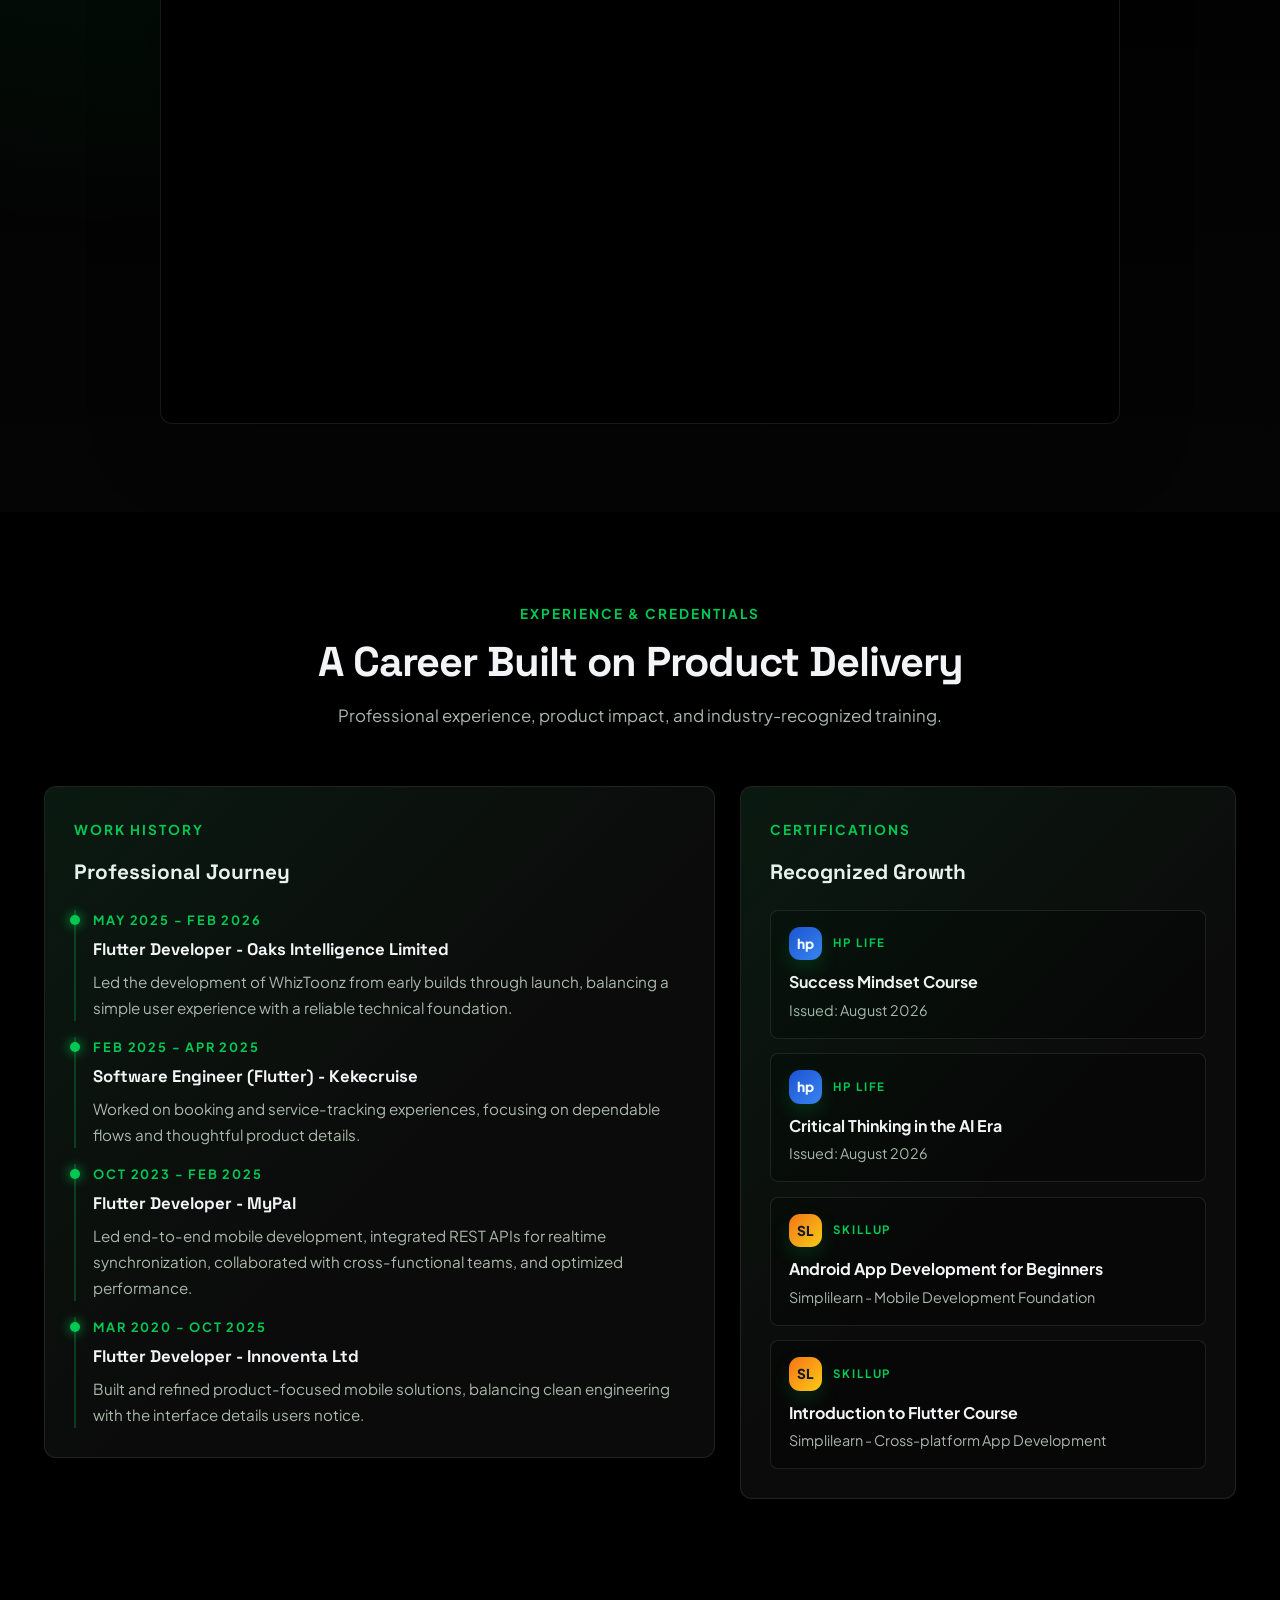
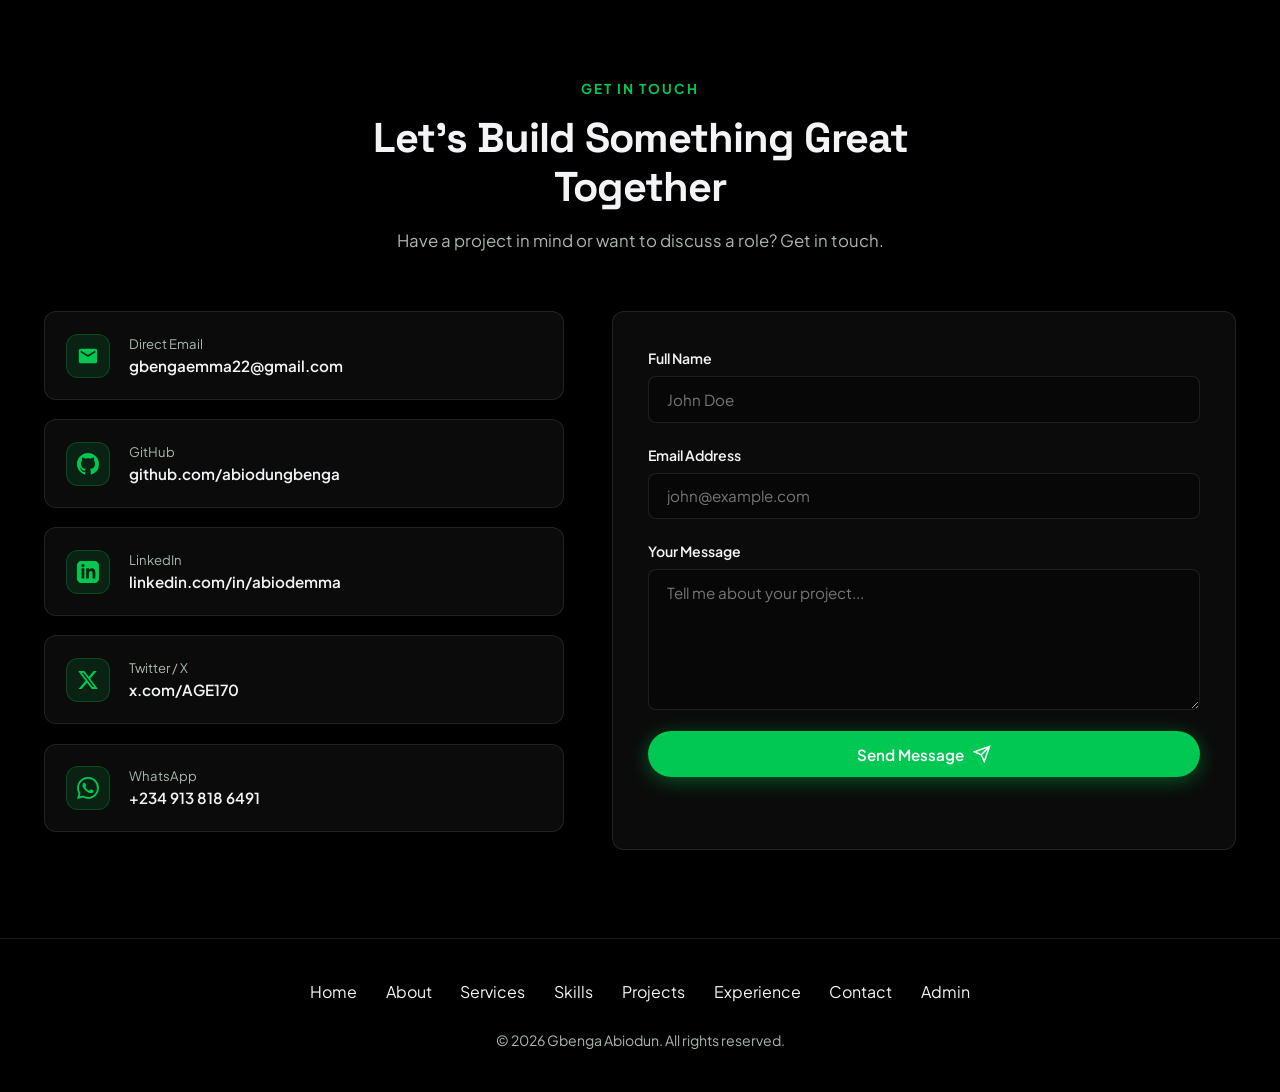
==== commit 54cd734e: "feat: add admin interface and portfolio content structure - Created .pages.yml to define content str" ====
--- a/index.html
+++ b/index.html
@@ -3,13 +3,14 @@
   <head>
     <meta charset="UTF-8" />
     <meta name="viewport" content="width=device-width, initial-scale=1.0" />
-    <title>
+    <title data-content="site.title">
       Gbenga Abiodun | Premium Mobile Developer &amp; Flutter Expert
     </title>
 
     <!-- SEO Metadata -->
     <meta
       name="description"
+      id="site-description"
       content="Portfolio of Gbenga Abiodun - Senior Mobile Developer specializing in Flutter, Native Android (Kotlin and Jetpack Compose), Firebase, and high-performance UI/UX engineering."
     />
     <meta
@@ -225,11 +226,17 @@
         <!-- Left: Text -->
         <div class="hero-text-side">
           <div class="hero-badge reveal-fade-up">
-            <span class="badge-dot"></span> Available for New Opportunities
+            <span class="badge-dot"></span>
+            <span data-content="hero.availability"
+              >Available for New Opportunities</span
+            >
           </div>
 
           <h1 class="hero-title reveal-fade-up">
-            Hi, I'm <span class="name-gradient">Gbenga Abiodun</span>
+            Hi, I'm
+            <span class="name-gradient" data-content="hero.name"
+              >Gbenga Abiodun</span
+            >
           </h1>
 
           <div class="hero-subtitle-wrapper reveal-fade-up">
@@ -238,7 +245,7 @@
             <span class="typing-cursor"></span>
           </div>
 
-          <p class="hero-tagline reveal-fade-up">
+          <p class="hero-tagline reveal-fade-up" data-content="hero.tagline">
             Great apps don't chase downloads they earn loyalty. I build mobile
             apps that users love, businesses trust, and teams can confidently
             scale.
@@ -259,7 +266,7 @@
               </svg>
             </a>
             <a href="#contact" class="btn btn-secondary">Get In Touch</a>
-            <a href="gbenga-portfolio-dp.png" download class="btn btn-outline">
+            <a href="Profile.pdf" download class="btn btn-outline">
               <svg
                 width="18"
                 height="18"
@@ -289,6 +296,7 @@
             </a>
             <a
               href="https://www.linkedin.com/in/abiodemma"
+              data-content-href="contact.linkedin"
               target="_blank"
               rel="noopener"
               class="social-icon-btn"
@@ -350,6 +358,7 @@
             <div class="profile-card-inner">
               <img
                 src="gbenga-portfolio-dp.png"
+                data-content-src="hero.profileImage"
                 alt="Gbenga Abiodun – Flutter & Android Developer"
                 class="profile-img"
               />
@@ -364,14 +373,19 @@
       <div class="container">
         <div class="section-header reveal-fade-up">
           <span class="section-tag">About Me</span>
-          <h2 class="section-title">Architecting High Performance Apps</h2>
-          <p class="section-description">
+          <h2 class="section-title" data-content="about.title">
+            Architecting High Performance Apps
+          </h2>
+          <p class="section-description" data-content="about.description">
             Combining engineering rigor with pixel-perfect design aesthetics.
           </p>
         </div>
 
         <div class="about-grid">
-          <div class="about-card reveal-fade-left">
+          <div
+            class="about-card reveal-fade-left"
+            data-content-list="about.paragraphs"
+          >
             <p>
               I'm a mobile developer who builds Flutter and Jetpack Compose
               applications that are as performant under the hood as they are
@@ -435,14 +449,16 @@
       <div class="container">
         <div class="section-header reveal-fade-up">
           <span class="section-tag">Services</span>
-          <h2 class="section-title">What I Can Build For You</h2>
-          <p class="section-description">
+          <h2 class="section-title" data-content="services.title">
+            What I Can Build For You
+          </h2>
+          <p class="section-description" data-content="services.description">
             Building modern, scalable mobile applications from concept and
             design to development, deployment, and ongoing support.
           </p>
         </div>
 
-        <div class="services-grid">
+        <div class="services-grid" data-content-list="services.items">
           <!-- Flutter Mobile Apps -->
           <div class="service-card reveal-fade-up">
             <div class="service-icon">
@@ -936,14 +952,16 @@
       <div class="container">
         <div class="section-header reveal-fade-up">
           <span class="section-tag">Portfolio Showcase</span>
-          <h2 class="section-title">Featured Mobile Applications</h2>
-          <p class="section-description">
+          <h2 class="section-title" data-content="projects.title">
+            Featured Mobile Applications
+          </h2>
+          <p class="section-description" data-content="projects.description">
             High-impact Flutter, Android, fintech, e-learning, and booking apps
             built for performance, scalability, and discoverability.
           </p>
         </div>
 
-        <div class="projects-grid">
+        <div class="projects-grid" data-content-list="projects.items">
           <div class="project-card reveal-fade-up">
             <div class="project-img-wrapper">
               <img src="4.png" alt="WhizToonz Mobile App" class="project-img" />
@@ -1109,8 +1127,10 @@
       <div class="container">
         <div class="section-header reveal-fade-up">
           <span class="section-tag">A Closer Look</span>
-          <h2 class="section-title">See the work in motion</h2>
-          <p class="section-description">
+          <h2 class="section-title" data-content="video.title">
+            See the work in motion
+          </h2>
+          <p class="section-description" data-content="video.description">
             A quick introduction to my work, process, and approach to building
             thoughtful mobile experiences.
           </p>
@@ -1118,6 +1138,8 @@
         <div class="video-frame reveal-scale">
           <iframe
             src="https://www.youtube-nocookie.com/embed/2txwgtWM9-w"
+            data-content-video="video.youtubeId"
+            data-content-title="video.iframeTitle"
             title="Gbenga Abiodun portfolio video"
             loading="lazy"
             referrerpolicy="strict-origin-when-cross-origin"
@@ -1141,8 +1163,10 @@
       <div class="container">
         <div class="section-header reveal-fade-up">
           <span class="section-tag">Experience & Credentials</span>
-          <h2 class="section-title">A Career Built on Product Delivery</h2>
-          <p class="section-description">
+          <h2 class="section-title" data-content="experience.title">
+            A Career Built on Product Delivery
+          </h2>
+          <p class="section-description" data-content="experience.description">
             A premium timeline of my professional journey, product impact, and
             industry-recognized training.
           </p>
@@ -1155,7 +1179,7 @@
               <h3 class="experience-card-title">Professional Journey</h3>
             </div>
 
-            <div class="experience-list">
+            <div class="experience-list" data-content-list="experience.jobs">
               <div class="experience-item">
                 <div class="experience-time">May 2025 — Feb 2026</div>
                 <h4 class="experience-role">
@@ -1219,7 +1243,10 @@
               <h3 class="experience-card-title">Recognized Growth</h3>
             </div>
 
-            <div class="certification-list">
+            <div
+              class="certification-list"
+              data-content-list="experience.certifications"
+            >
               <a
                 href="https://www.life-global.org/certificate/3d270a18-9643-4ba1-b6d9-6419e9ade78b"
                 target="_blank"
@@ -1324,8 +1351,10 @@
       <div class="container">
         <div class="section-header reveal-fade-up">
           <span class="section-tag">Get In Touch</span>
-          <h2 class="section-title">Let's Build Something Great Together</h2>
-          <p class="section-description">
+          <h2 class="section-title" data-content="contact.title">
+            Let's Build Something Great Together
+          </h2>
+          <p class="section-description" data-content="contact.description">
             Have a project in mind or want to discuss a role? Drop a message!
           </p>
         </div>
@@ -1333,7 +1362,11 @@
         <div class="contact-grid">
           <!-- Info cards -->
           <div class="contact-info-list reveal-fade-left">
-            <a href="mailto:gbengaemma22@gmail.com" class="contact-info-card">
+            <a
+              href="mailto:gbengaemma22@gmail.com"
+              data-content-href="contact.email"
+              class="contact-info-card"
+            >
               <div class="contact-info-icon">
                 <svg
                   width="22"
@@ -1348,12 +1381,15 @@
               </div>
               <div>
                 <div class="contact-info-label">Direct Email</div>
-                <div class="contact-info-value">gbengaemma22@gmail.com</div>
+                <div class="contact-info-value" data-content="contact.email">
+                  gbengaemma22@gmail.com
+                </div>
               </div>
             </a>
 
             <a
               href="https://github.com/abiodungbenga"
+              data-content-href="contact.github"
               target="_blank"
               rel="noopener"
               class="contact-info-card"
@@ -1426,6 +1462,7 @@
 
             <a
               href="https://wa.me/2349138186491"
+              data-content-href="contact.whatsapp"
               target="_blank"
               rel="noopener"
               class="contact-info-card"
@@ -1444,7 +1481,9 @@
               </div>
               <div>
                 <div class="contact-info-label">WhatsApp</div>
-                <div class="contact-info-value">+234 913 818 6491</div>
+                <div class="contact-info-value" data-content="contact.phone">
+                  +234 913 818 6491
+                </div>
               </div>
             </a>
           </div>
@@ -1539,6 +1578,7 @@
           <li><a href="#projects">Projects</a></li>
           <li><a href="#experience">Experience</a></li>
           <li><a href="#contact">Contact</a></li>
+          <li><a href="admin.html" rel="nofollow">Admin</a></li>
         </ul>
         <div class="footer-copy">
           © 2026 Gbenga Abiodun. All rights reserved.
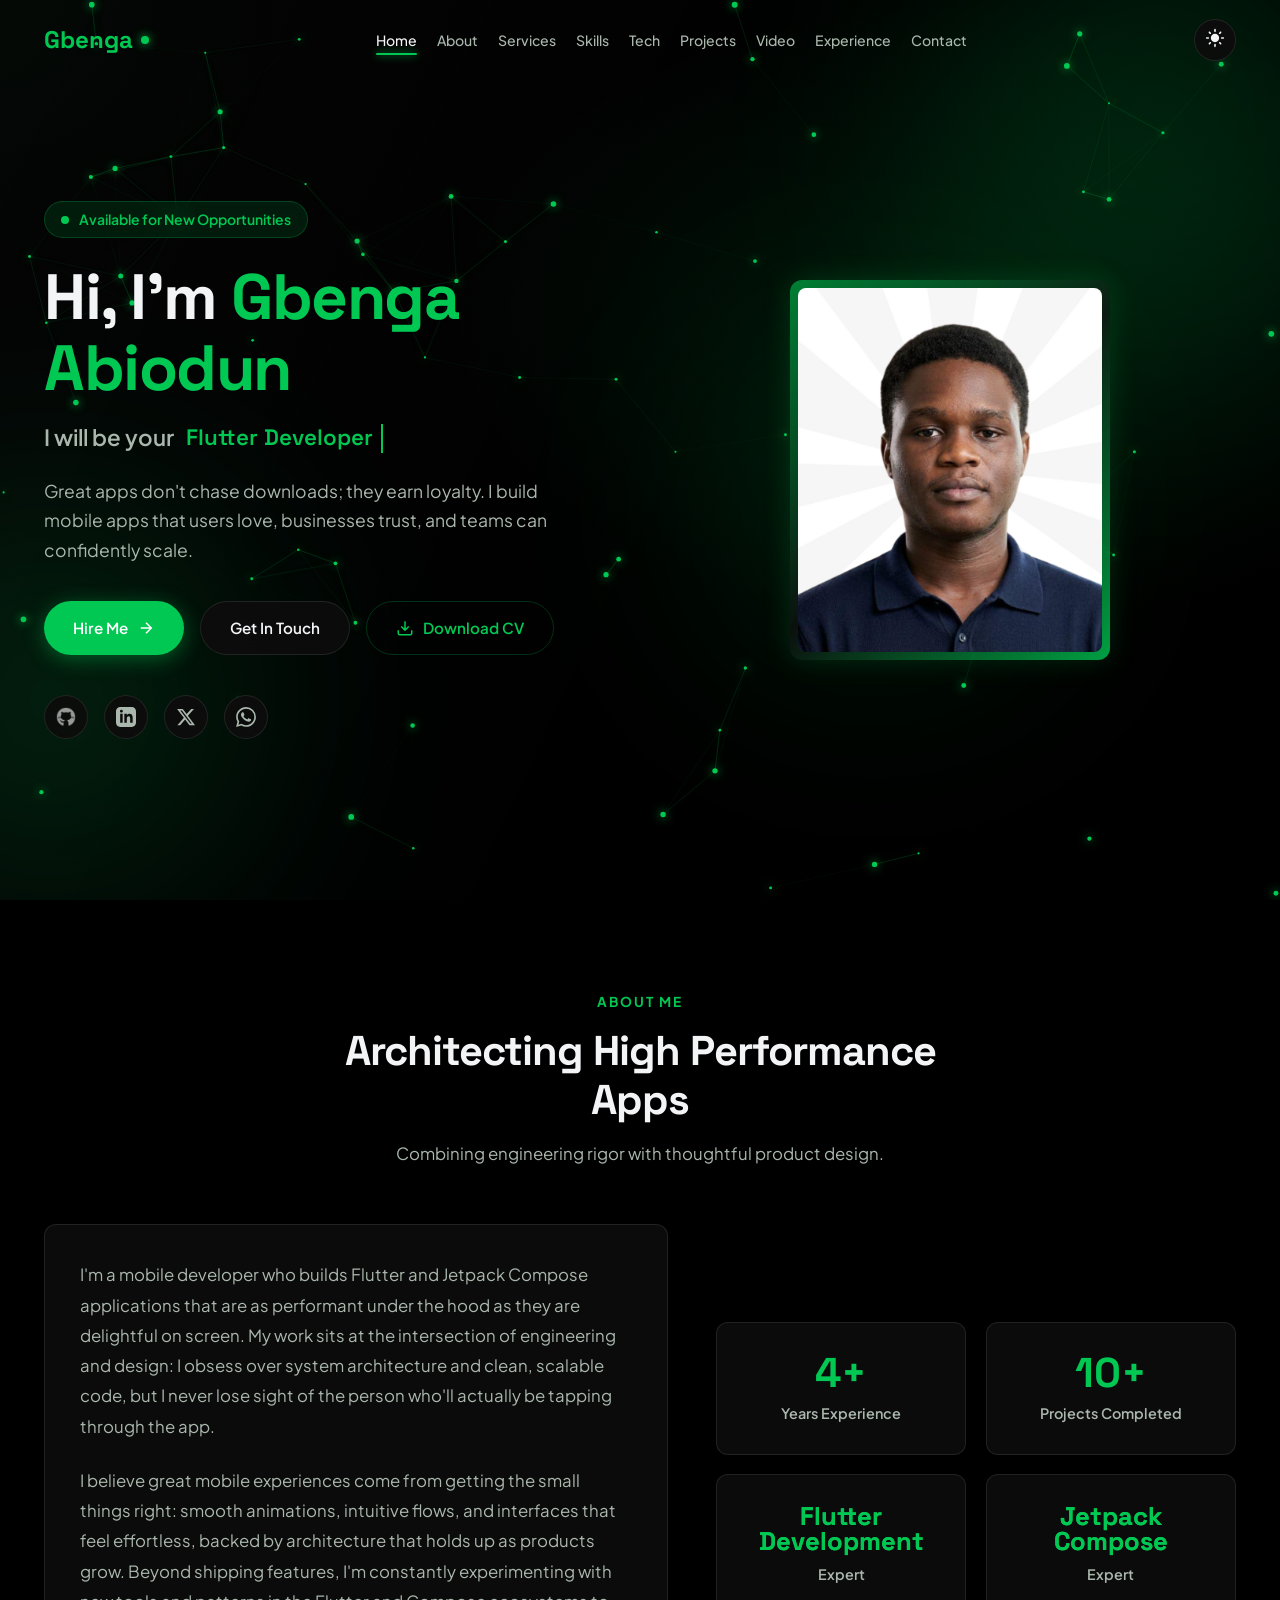
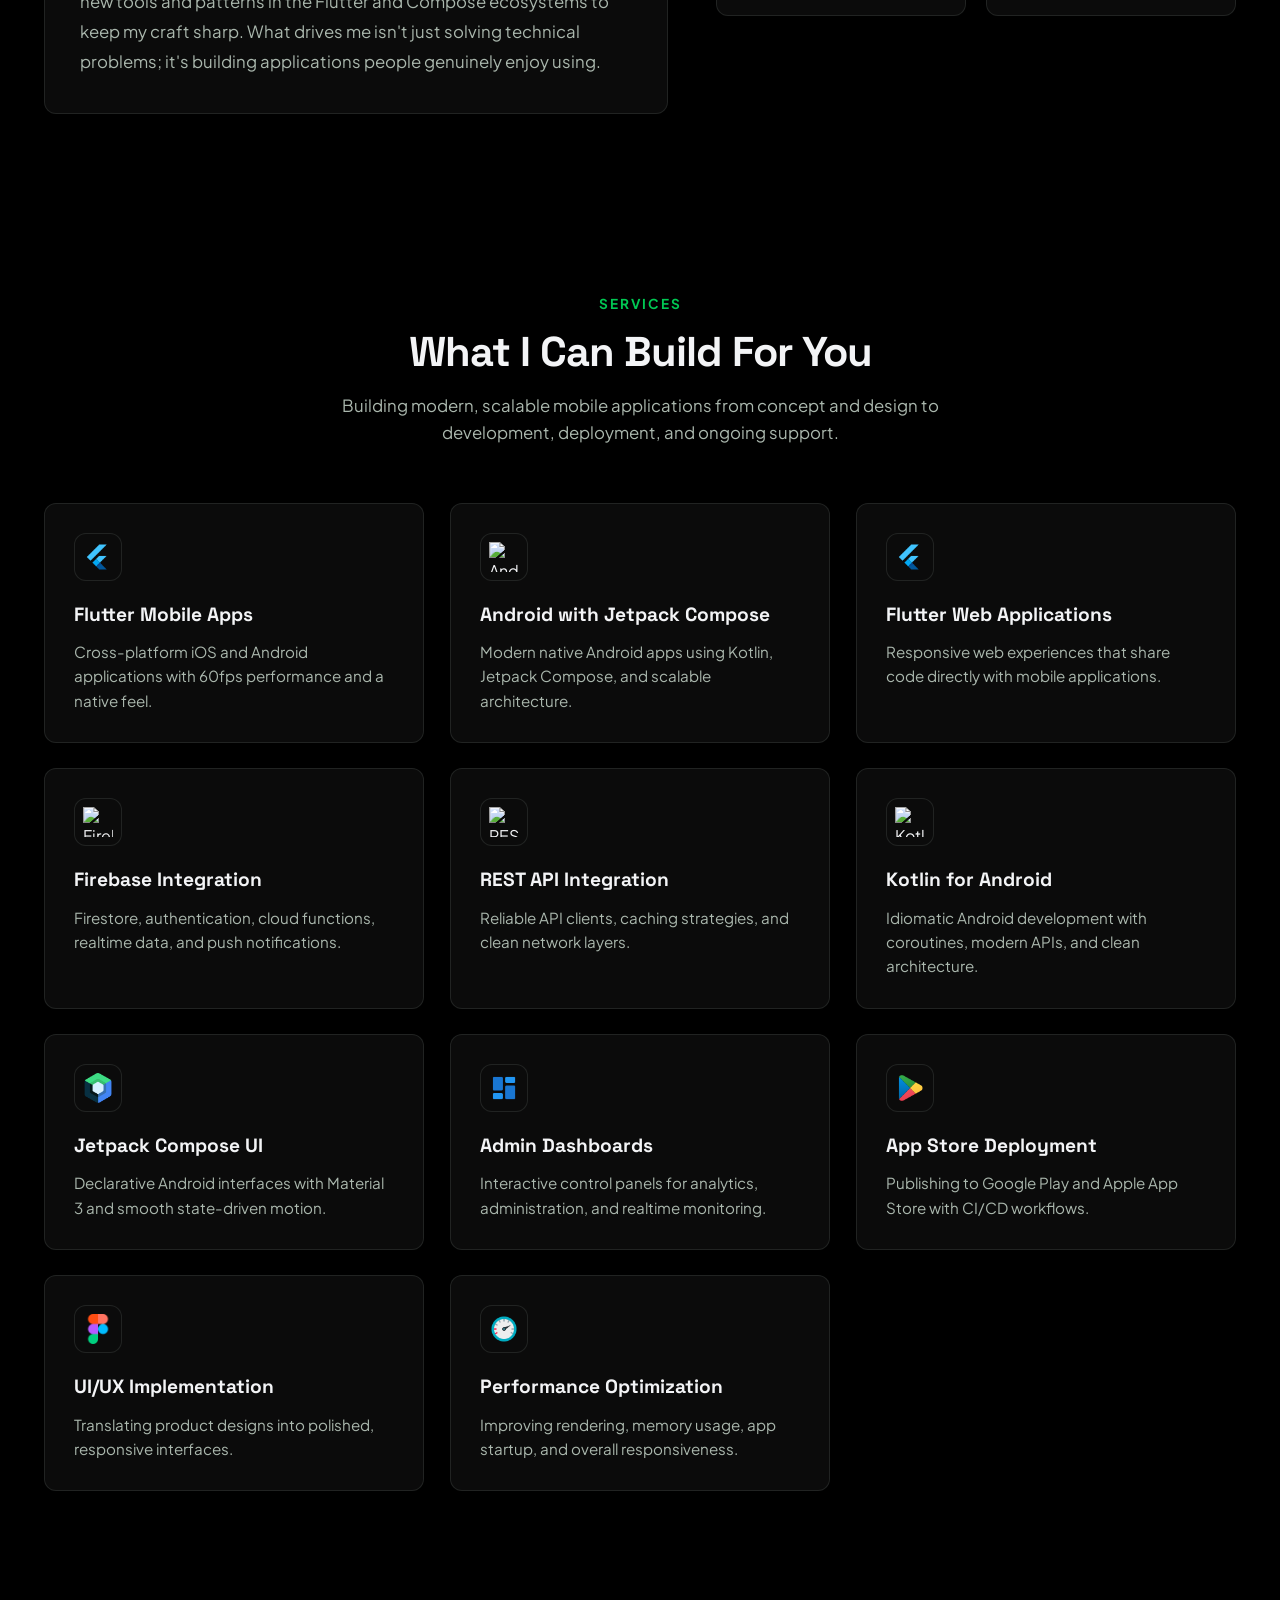
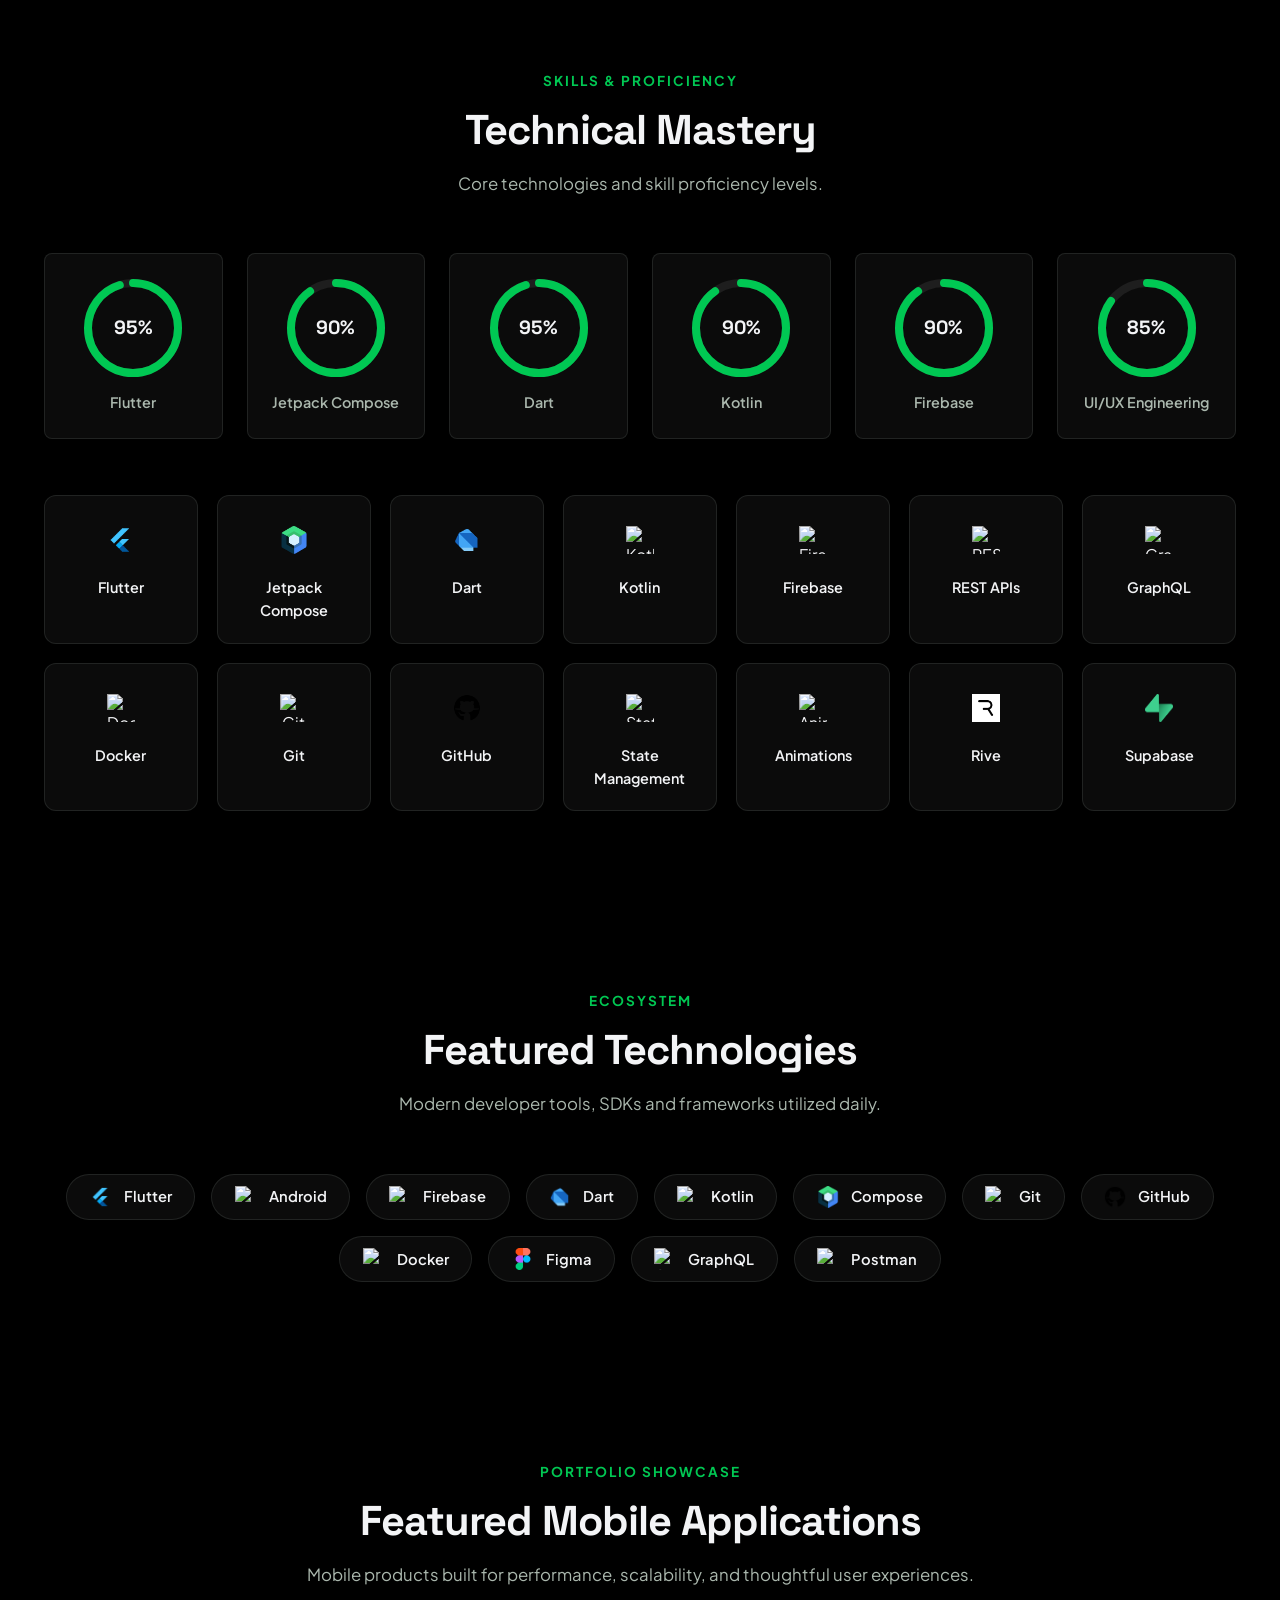
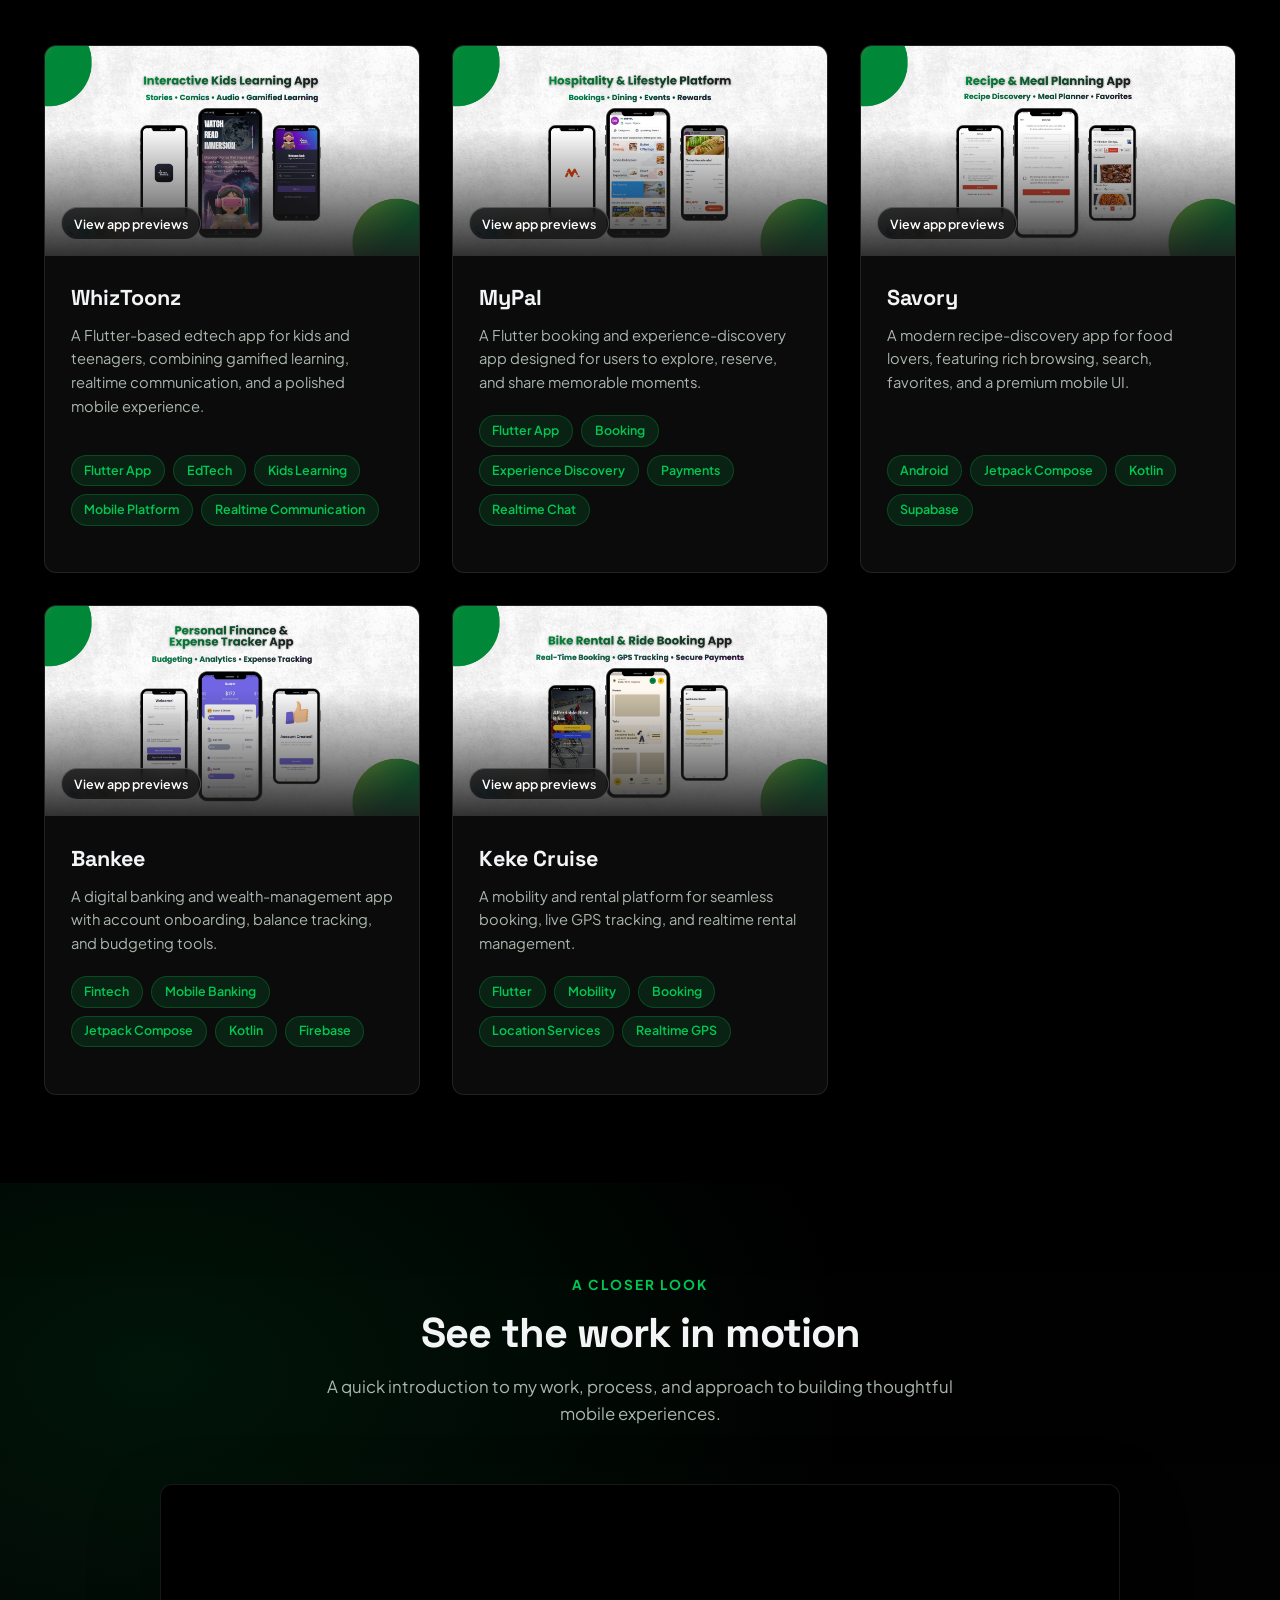
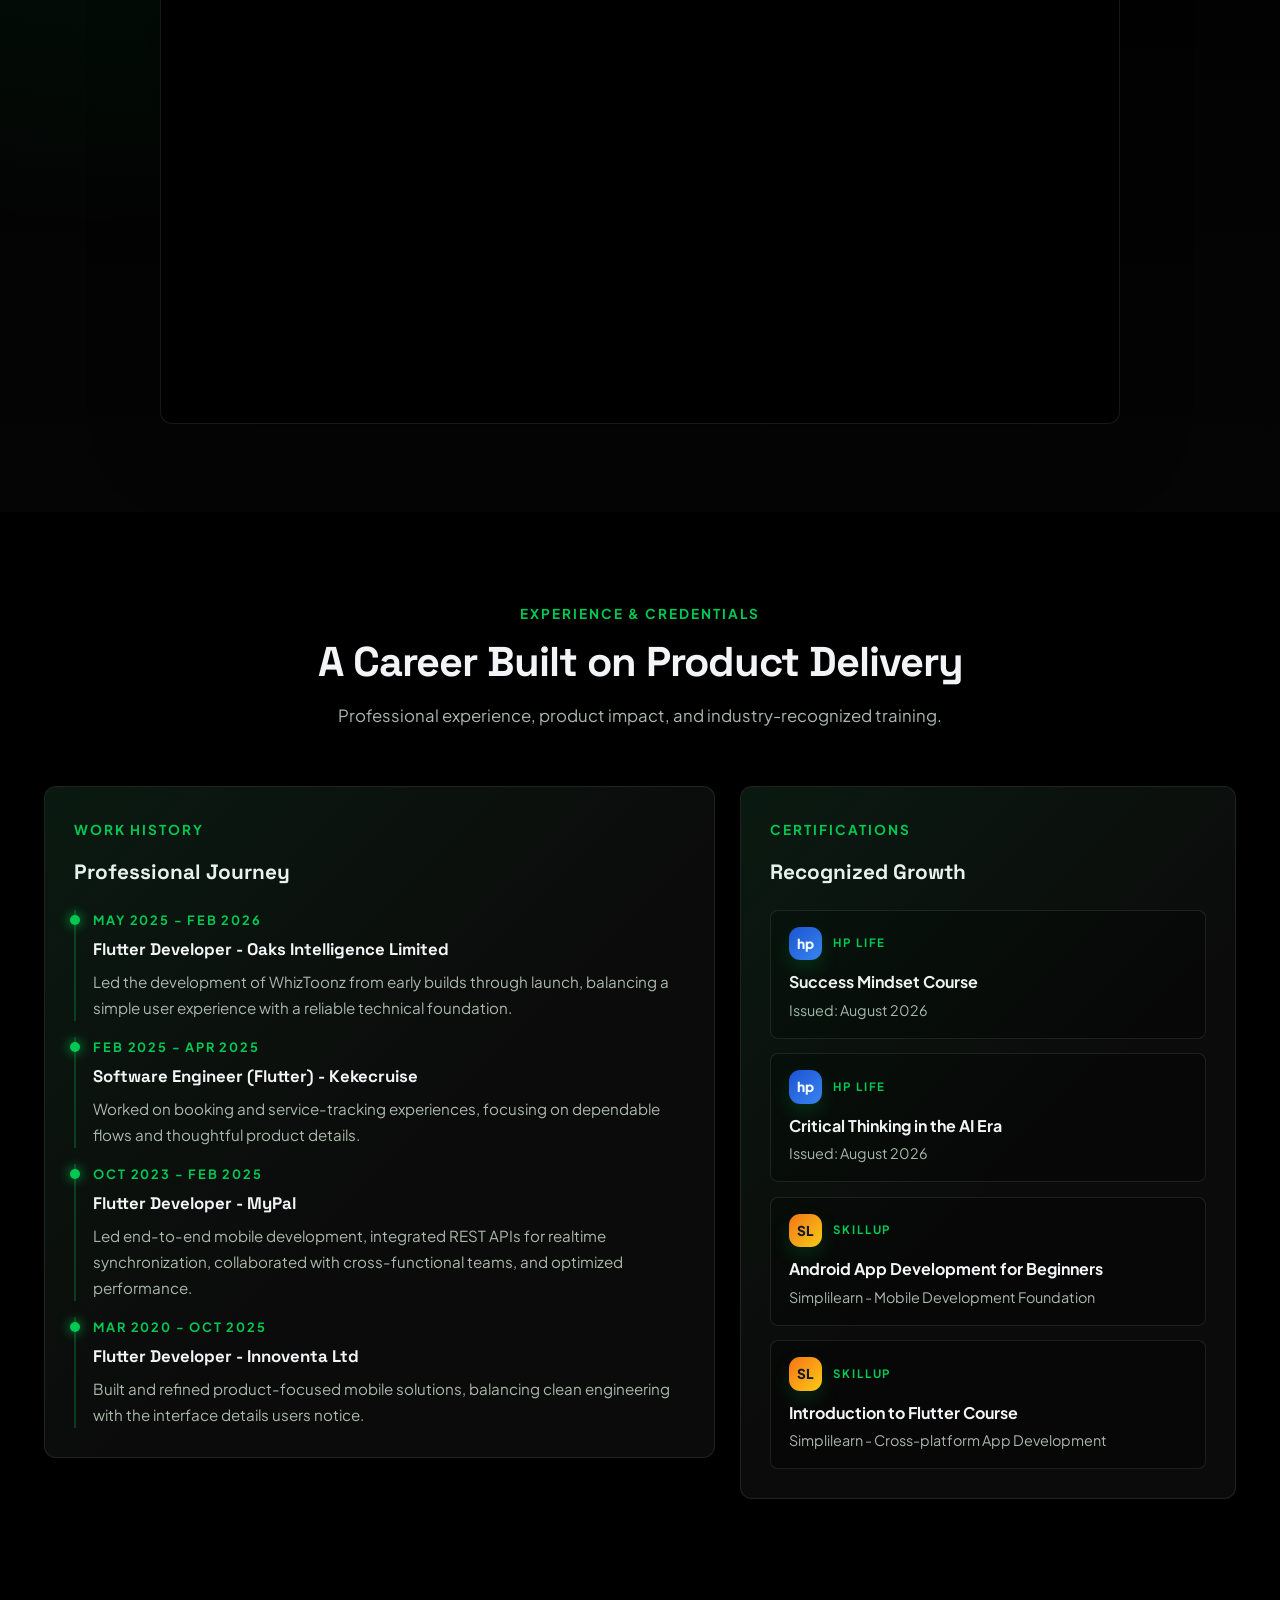
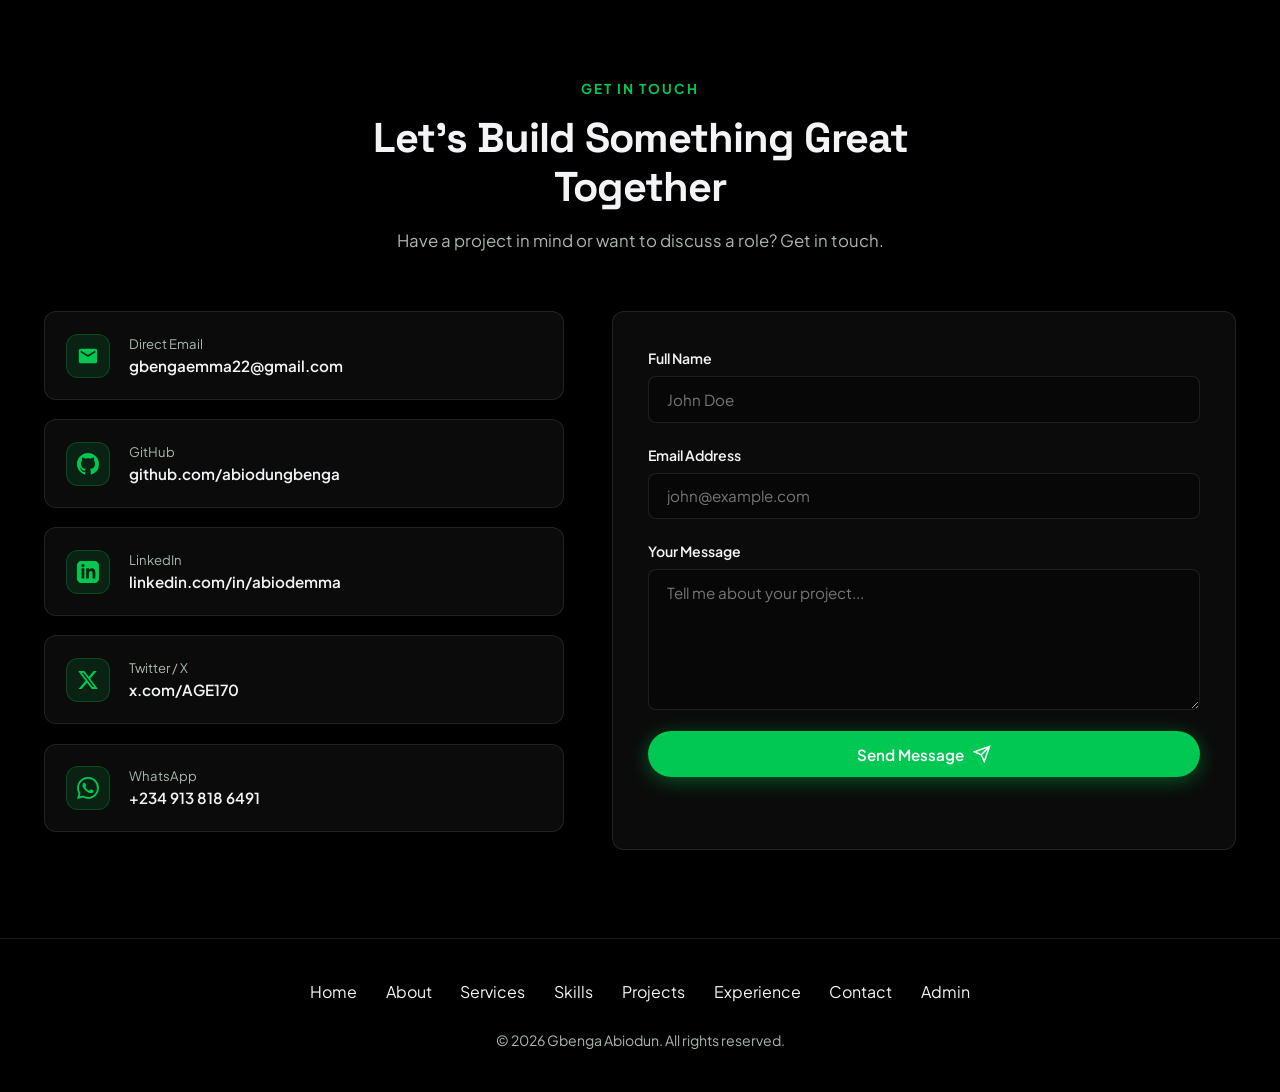
==== commit 5a1d1a64: "feat: add project screenshot functionality and viewer for enhanced project presentation" ====
--- a/index.html
+++ b/index.html
@@ -20,6 +20,20 @@
     <meta name="author" content="Gbenga Abiodun" />
     <meta name="robots" content="index, follow" />
     <link rel="canonical" href="https://gbengaabiodun.com/" />
+
+    <!-- Google Analytics (GA4) -->
+    <script
+      async
+      src="https://www.googletagmanager.com/gtag/js?id=G-8KY8CWNH64"
+    ></script>
+    <script>
+      window.dataLayer = window.dataLayer || [];
+      function gtag() {
+        window.dataLayer.push(arguments);
+      }
+      gtag("js", new Date());
+      gtag("config", "G-8KY8CWNH64");
+    </script>
 
     <!-- Open Graph -->
     <meta property="og:type" content="website" />
--- a/style.css
+++ b/style.css
@@ -1108,6 +1108,20 @@
   position: relative;
 }
 
+.project-preview-trigger {
+  position: relative;
+  display: block;
+  width: 100%;
+  height: 100%;
+  padding: 0;
+  overflow: hidden;
+  border: 0;
+  background: transparent;
+  color: inherit;
+  cursor: pointer;
+  text-align: left;
+}
+
 .project-img {
   width: 100%;
   height: 100%;
@@ -1128,6 +1142,144 @@
     transparent 40%,
     rgba(27, 27, 28, 0.9) 100%
   );
+  pointer-events: none;
+}
+
+.project-preview-label {
+  position: absolute;
+  z-index: 1;
+  right: 1rem;
+  bottom: 1rem;
+  left: 1rem;
+  width: fit-content;
+  padding: 0.45rem 0.75rem;
+  border: 1px solid rgba(255, 255, 255, 0.22);
+  border-radius: 999px;
+  background: rgba(0, 0, 0, 0.65);
+  color: #fff;
+  font-size: 0.78rem;
+  font-weight: 600;
+  backdrop-filter: blur(8px);
+}
+
+.project-preview-trigger:focus-visible {
+  outline: 3px solid var(--primary-glow);
+  outline-offset: -3px;
+}
+
+.project-viewer {
+  width: min(900px, calc(100% - 2rem));
+  max-width: none;
+  max-height: calc(100dvh - 2rem);
+  padding: 0;
+  overflow: visible;
+  border: 1px solid var(--border-color);
+  border-radius: var(--radius-lg);
+  background: var(--bg-card);
+  color: var(--text-main);
+}
+
+.project-viewer::backdrop {
+  background: rgba(0, 0, 0, 0.86);
+  backdrop-filter: blur(8px);
+}
+
+.project-viewer-panel {
+  display: flex;
+  max-height: calc(100dvh - 2rem);
+  flex-direction: column;
+  padding: 1rem 1.25rem 0.75rem;
+}
+
+.project-viewer-header {
+  display: flex;
+  min-height: 48px;
+  align-items: center;
+  gap: 1rem;
+}
+
+.project-viewer-header h2 {
+  margin: 0 auto 0 0;
+  font-family: var(--font-heading);
+  font-size: 1.1rem;
+}
+
+.project-viewer-count {
+  color: var(--text-muted);
+  font-size: 0.9rem;
+  font-variant-numeric: tabular-nums;
+}
+
+.project-viewer-close,
+.project-viewer-nav {
+  display: grid;
+  flex: 0 0 auto;
+  place-items: center;
+  border: 1px solid var(--border-color);
+  background: rgba(0, 0, 0, 0.68);
+  color: #fff;
+  cursor: pointer;
+}
+
+.project-viewer-close {
+  width: 40px;
+  height: 40px;
+  border-radius: 50%;
+  font-size: 1.8rem;
+  line-height: 1;
+}
+
+.project-viewer-stage {
+  position: relative;
+  display: grid;
+  min-height: 180px;
+  height: min(68vh, 720px);
+  place-items: center;
+  margin-top: 0.75rem;
+  overflow: hidden;
+  border-radius: var(--radius-md);
+  background: rgba(0, 0, 0, 0.45);
+  touch-action: pan-y;
+}
+
+.project-viewer-image {
+  display: block;
+  max-width: 100%;
+  max-height: 100%;
+  object-fit: contain;
+  user-select: none;
+}
+
+.project-viewer-nav {
+  position: absolute;
+  top: 50%;
+  width: 44px;
+  height: 56px;
+  transform: translateY(-50%);
+  border-radius: 8px;
+  font-size: 2.5rem;
+  line-height: 1;
+}
+
+.project-viewer-previous {
+  left: 0.75rem;
+}
+
+.project-viewer-next {
+  right: 0.75rem;
+}
+
+.project-viewer-nav:disabled {
+  opacity: 0.35;
+  cursor: default;
+}
+
+.project-viewer-caption {
+  min-height: 1.5em;
+  margin: 0.75rem 0 0;
+  color: var(--text-muted);
+  font-size: 0.88rem;
+  text-align: center;
 }
 
 .project-body {
@@ -2090,9 +2242,26 @@
 .nav-link:focus-visible,
 .btn:focus-visible,
 .theme-toggle-btn:focus-visible,
-.mobile-menu-btn:focus-visible {
+.mobile-menu-btn:focus-visible,
+.project-viewer button:focus-visible {
   outline: 2px solid var(--primary-glow);
   outline-offset: 4px;
+}
+
+@media (max-width: 600px) {
+  .project-viewer {
+    width: calc(100% - 1rem);
+    max-height: calc(100dvh - 1rem);
+  }
+
+  .project-viewer-panel {
+    max-height: calc(100dvh - 1rem);
+    padding: 0.75rem;
+  }
+
+  .project-viewer-stage {
+    height: min(68vh, 620px);
+  }
 }
 
 @media (max-width: 992px) {
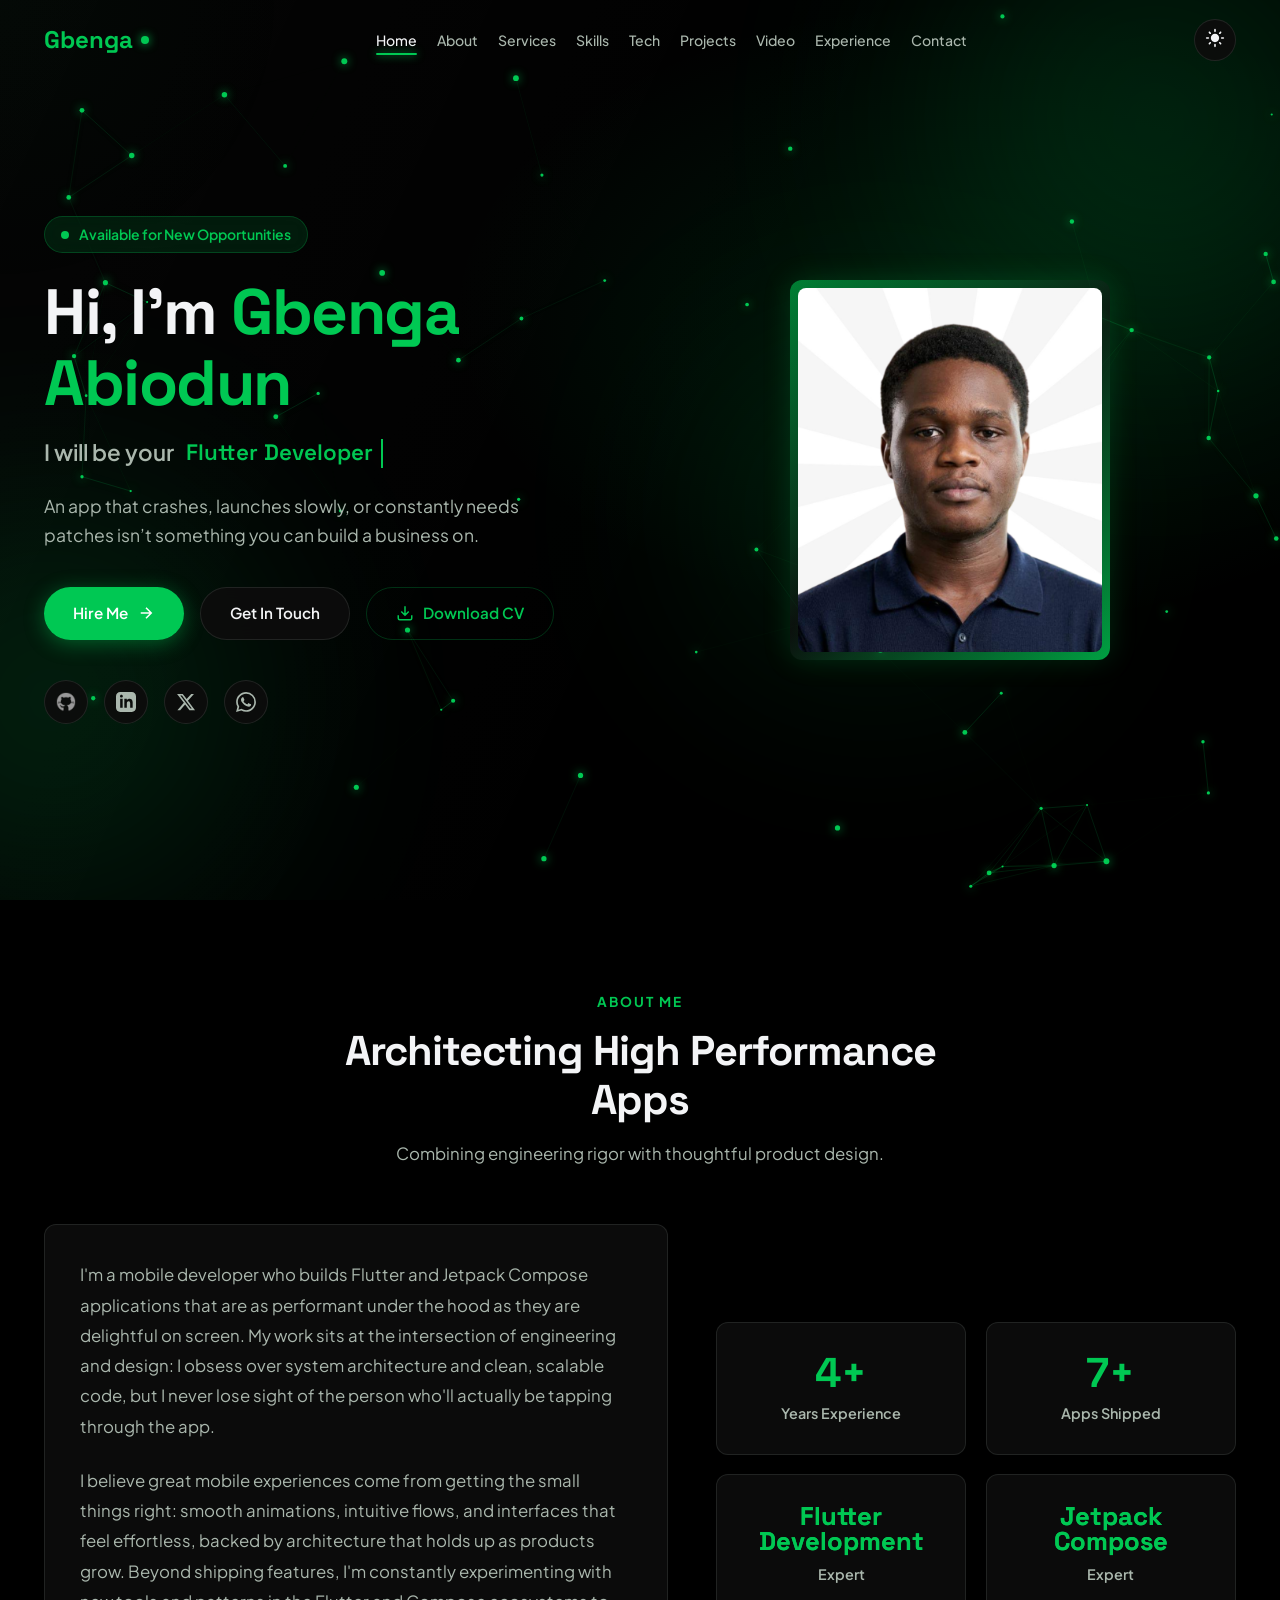
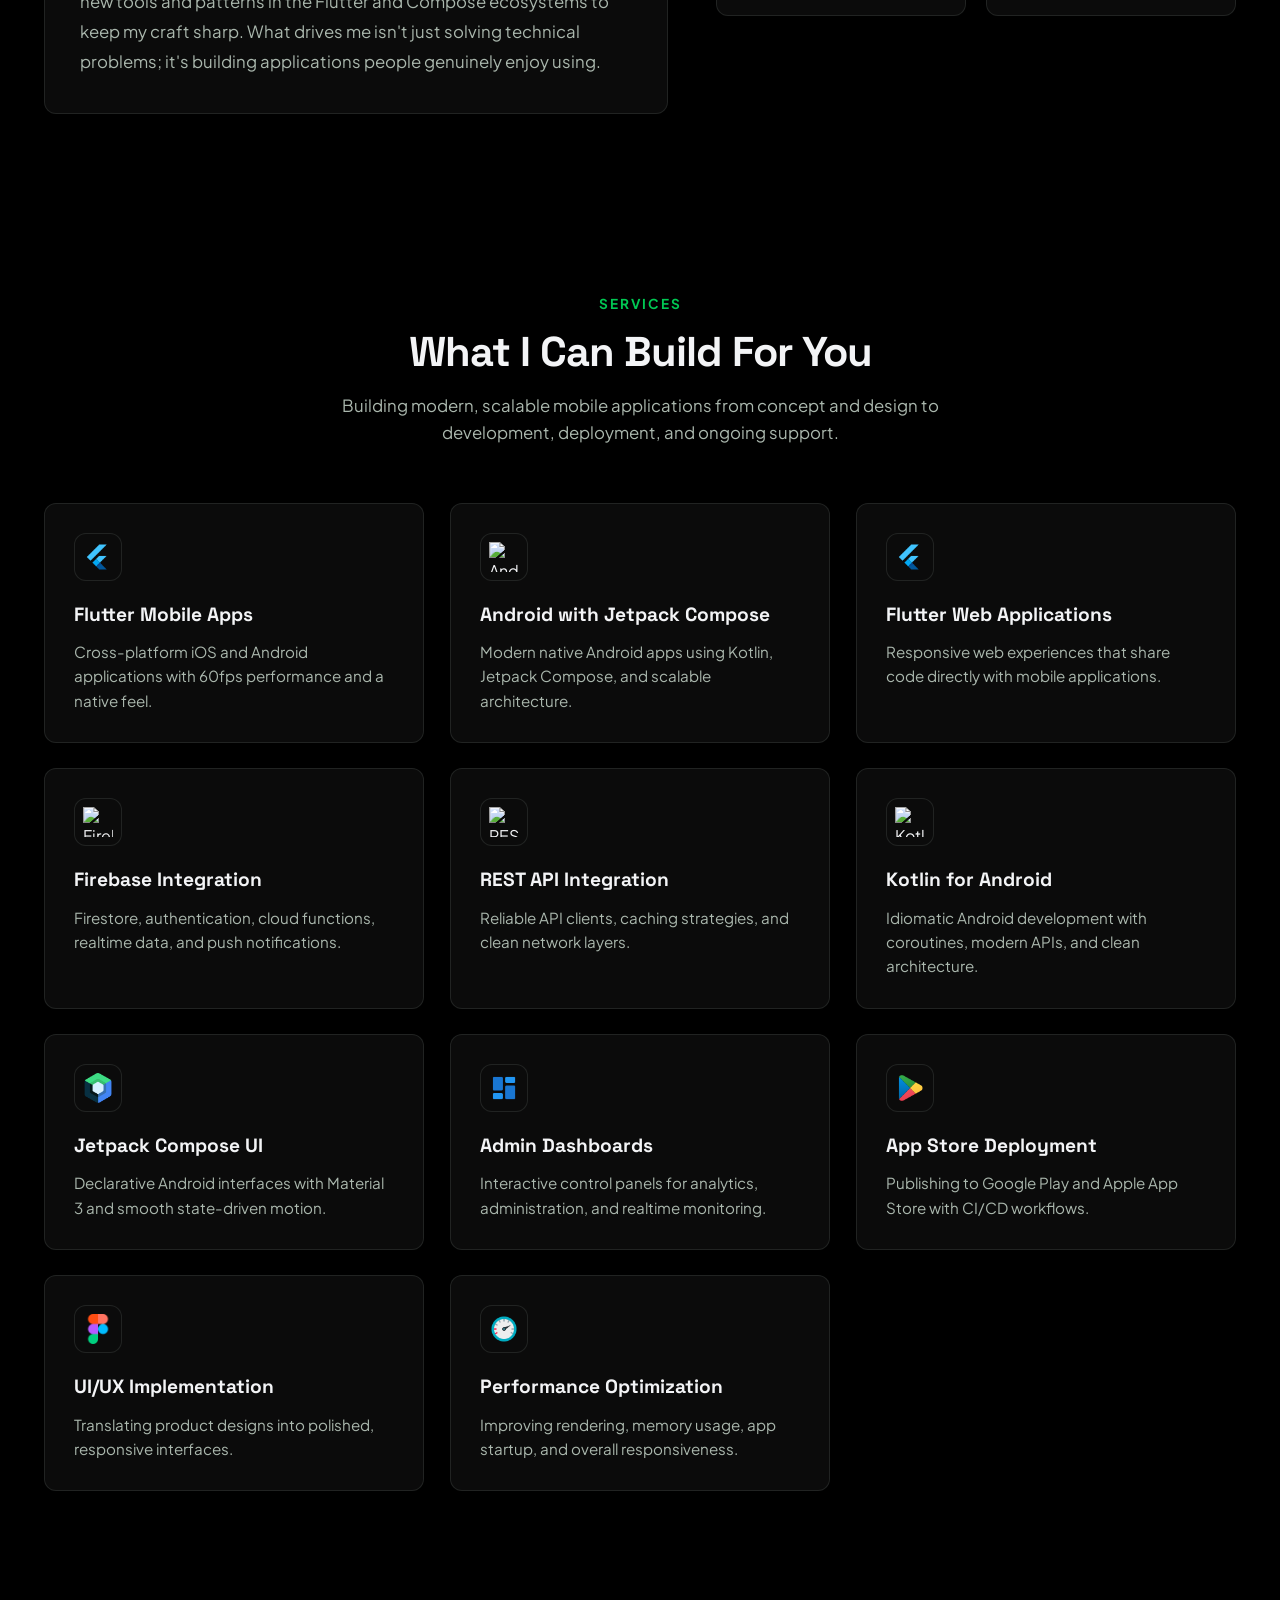
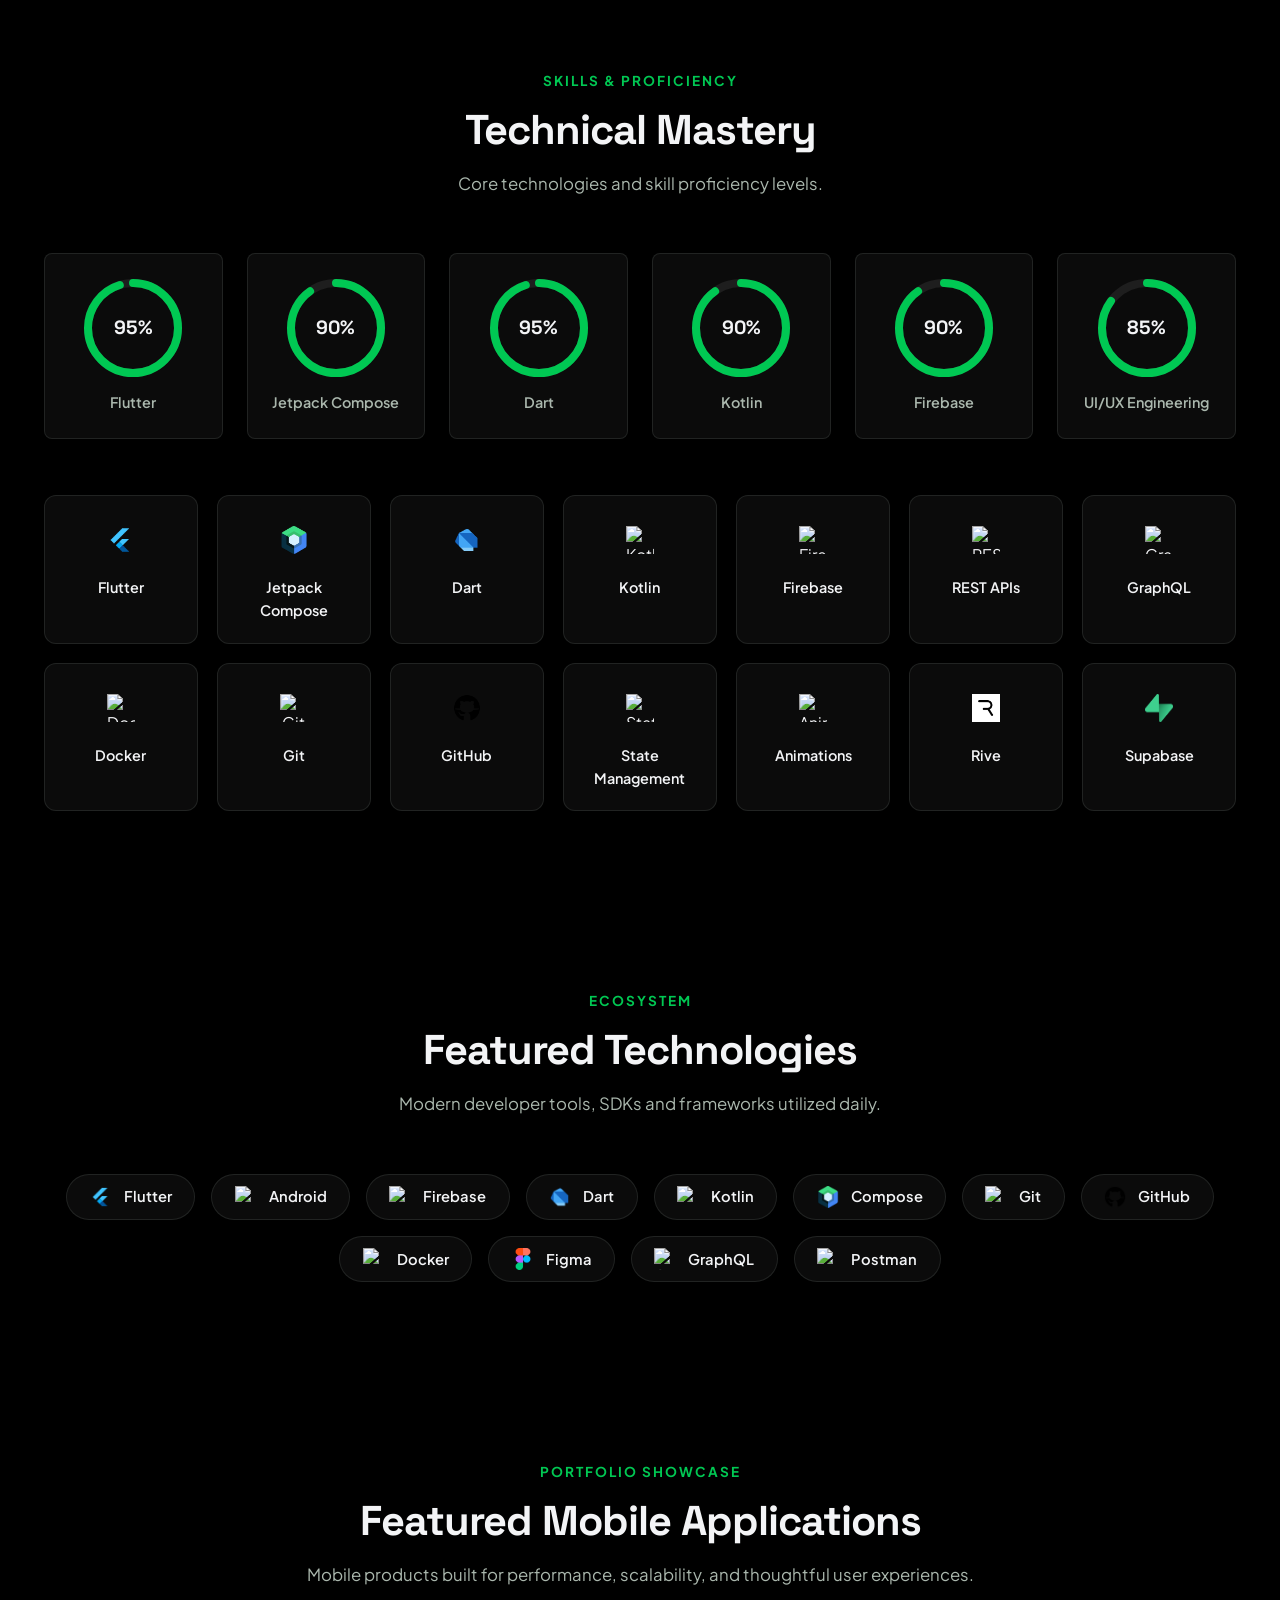
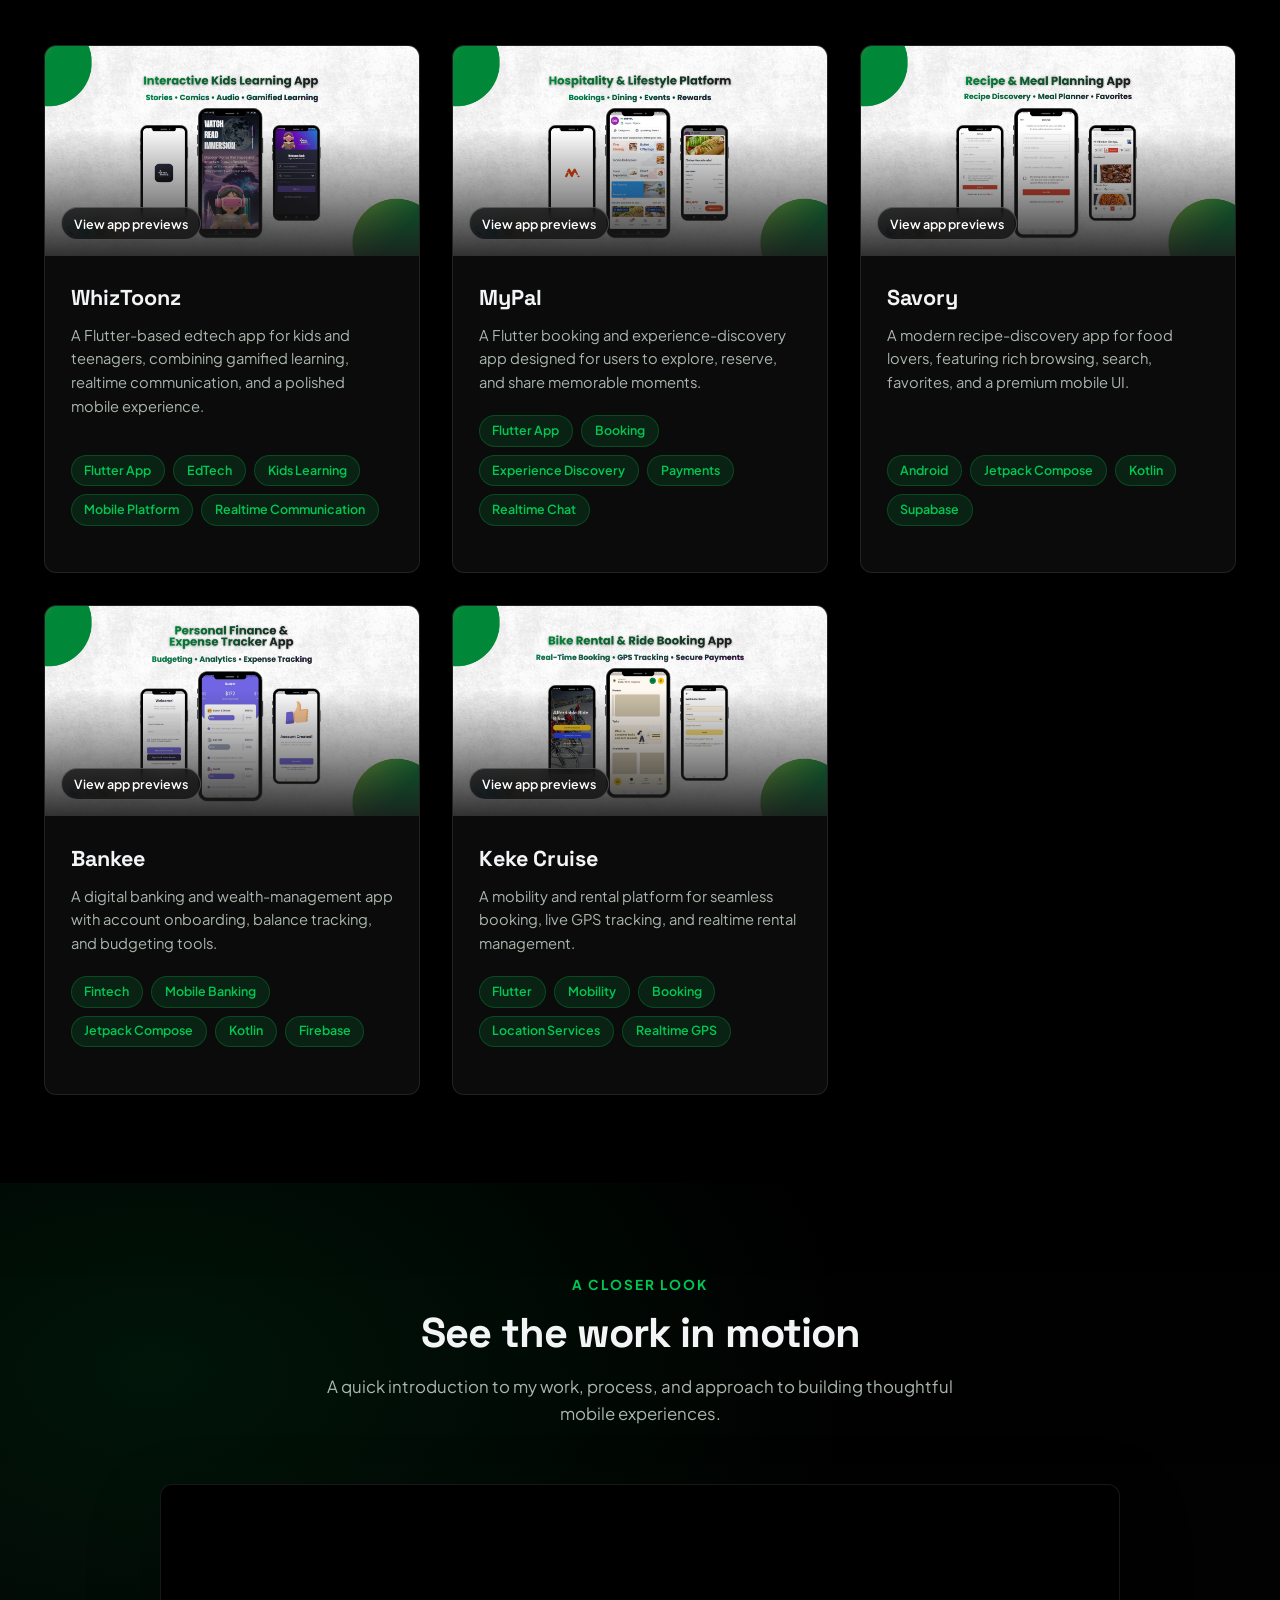
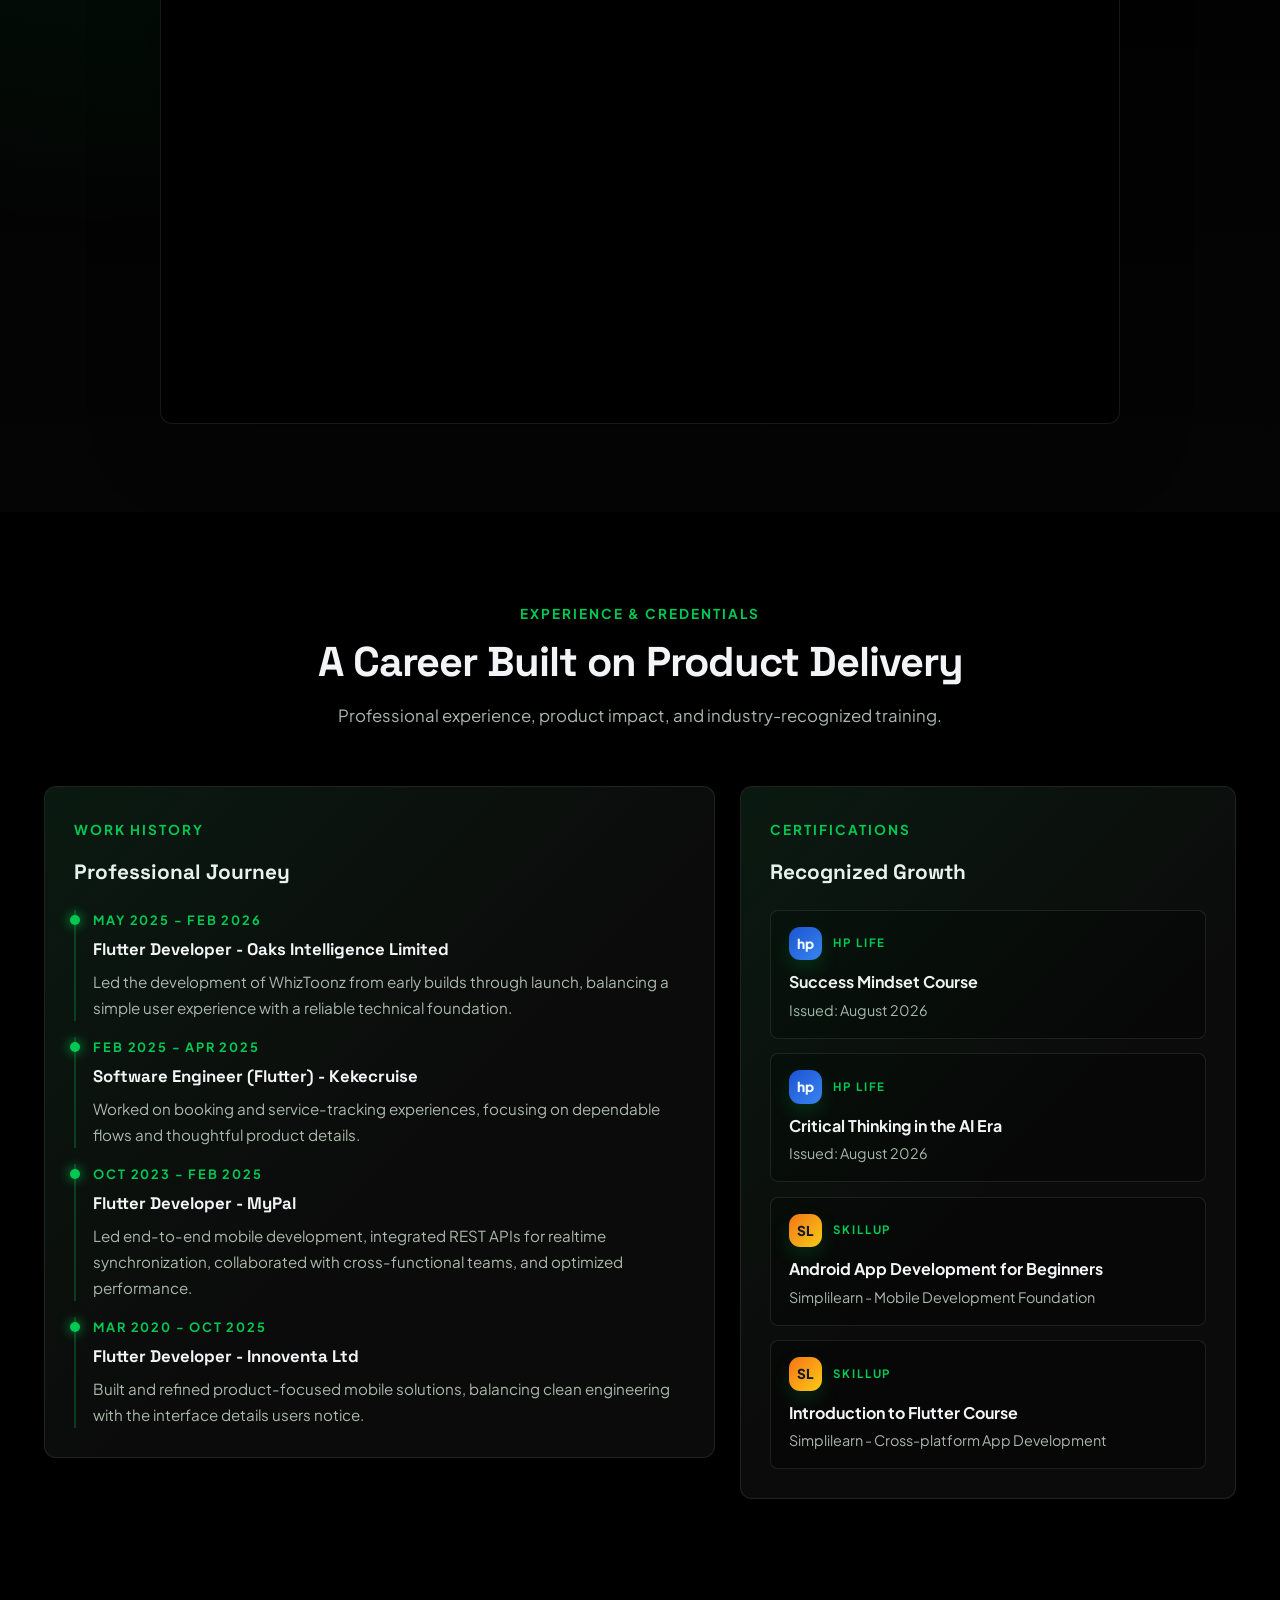
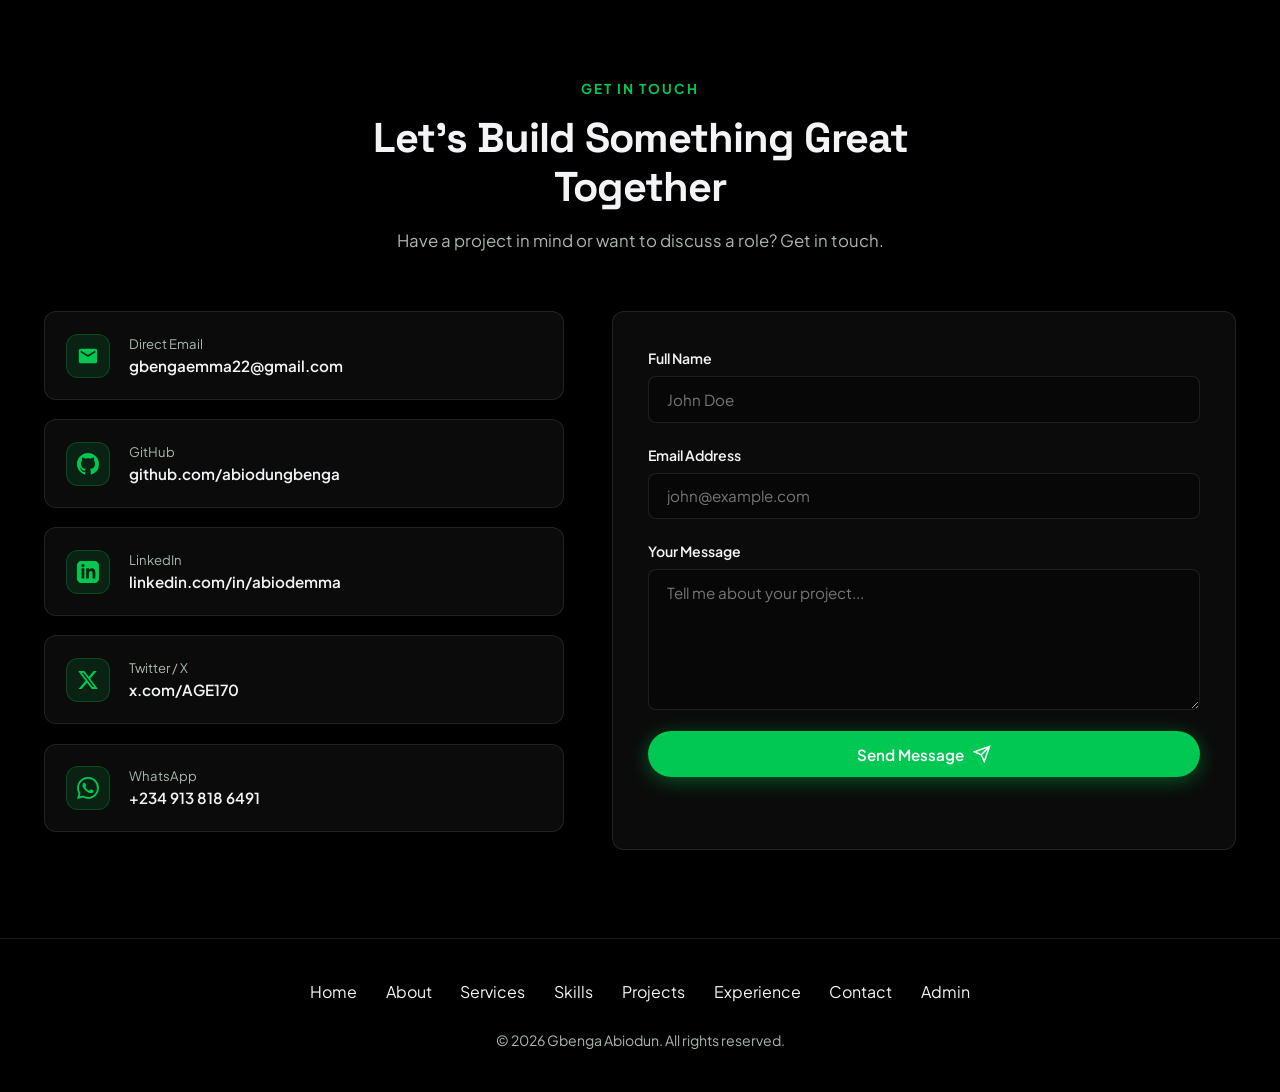
==== commit 2b98ad93: "feat: update project statistics to reflect accurate experience and completed apps" ====
--- a/index.html
+++ b/index.html
@@ -426,8 +426,8 @@
               <div class="stat-label">Years Experience</div>
             </div>
             <div class="stat-box reveal-scale">
-              <div class="stat-number" data-target="10+">0+</div>
-              <div class="stat-label">Projects Completed</div>
+              <div class="stat-number" data-target="7+">0+</div>
+              <div class="stat-label">Apps Shipped</div>
             </div>
             <div class="stat-box reveal-scale">
               <div
